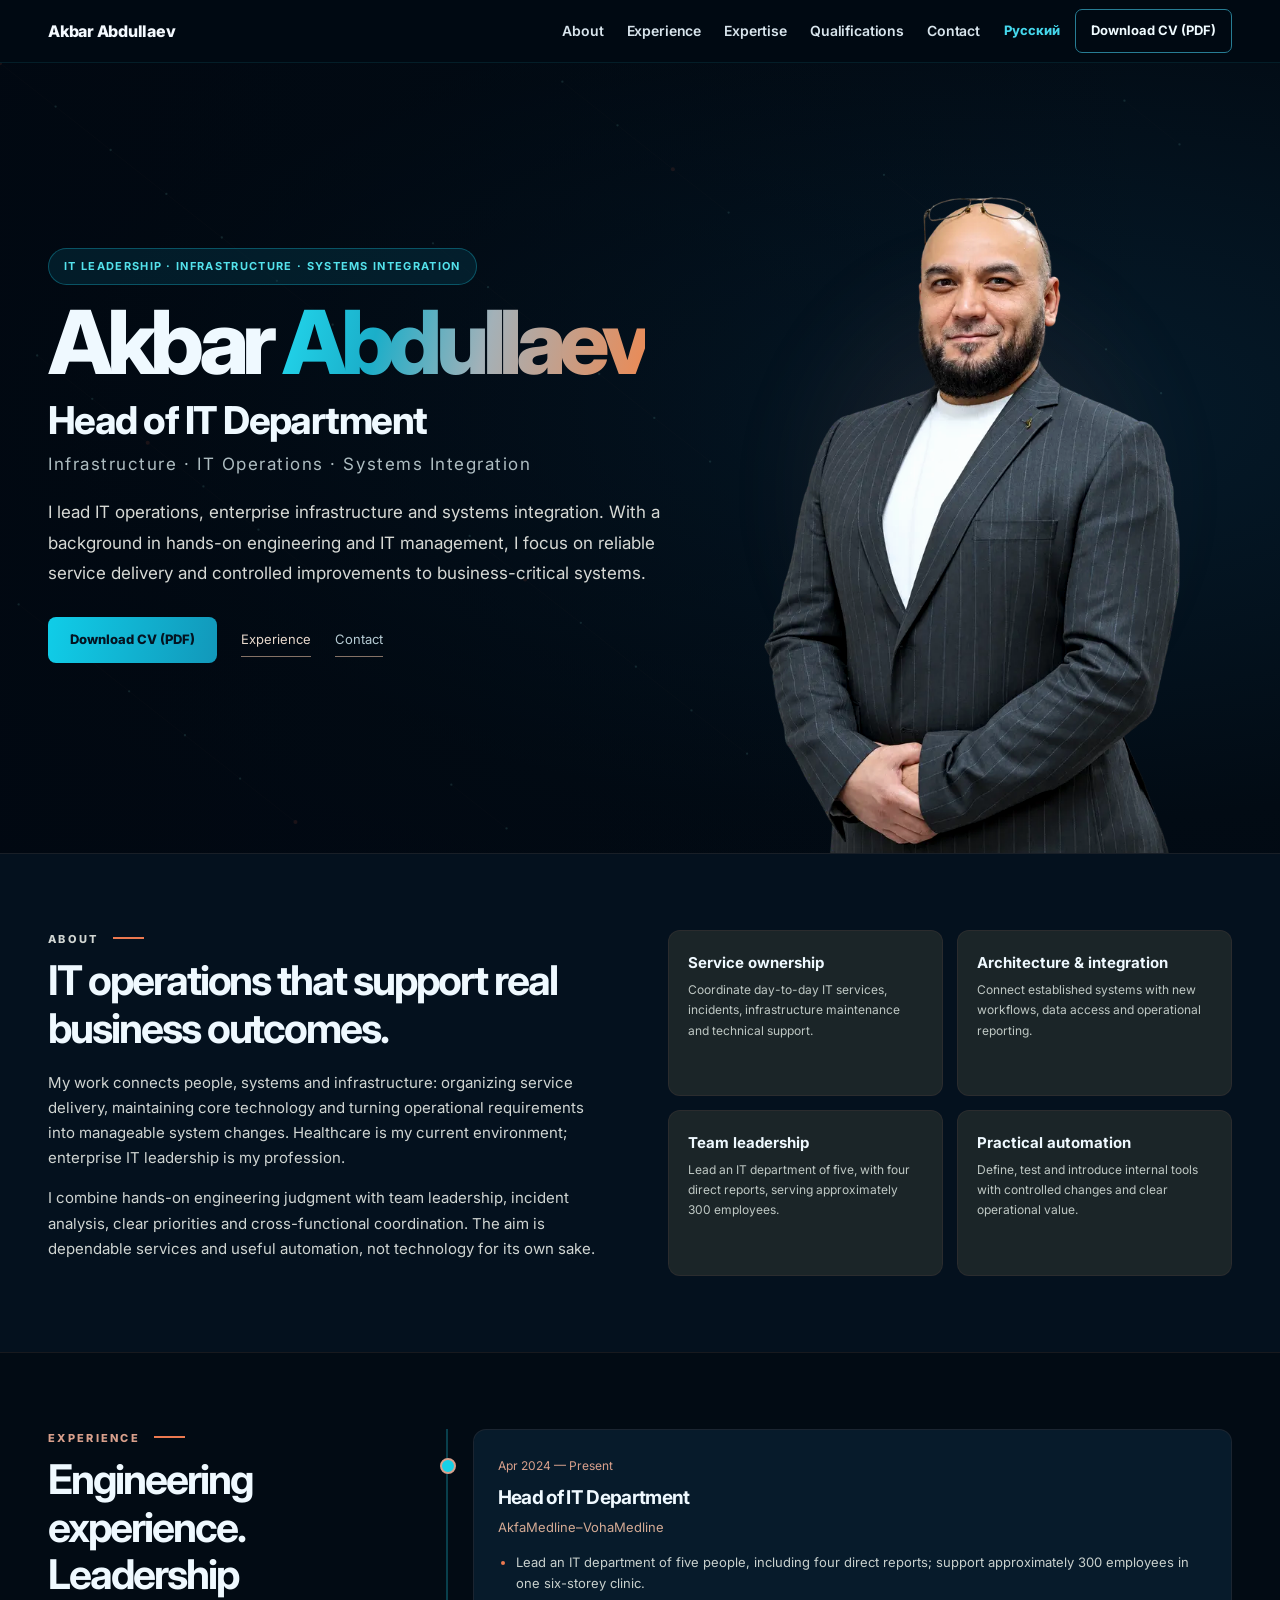
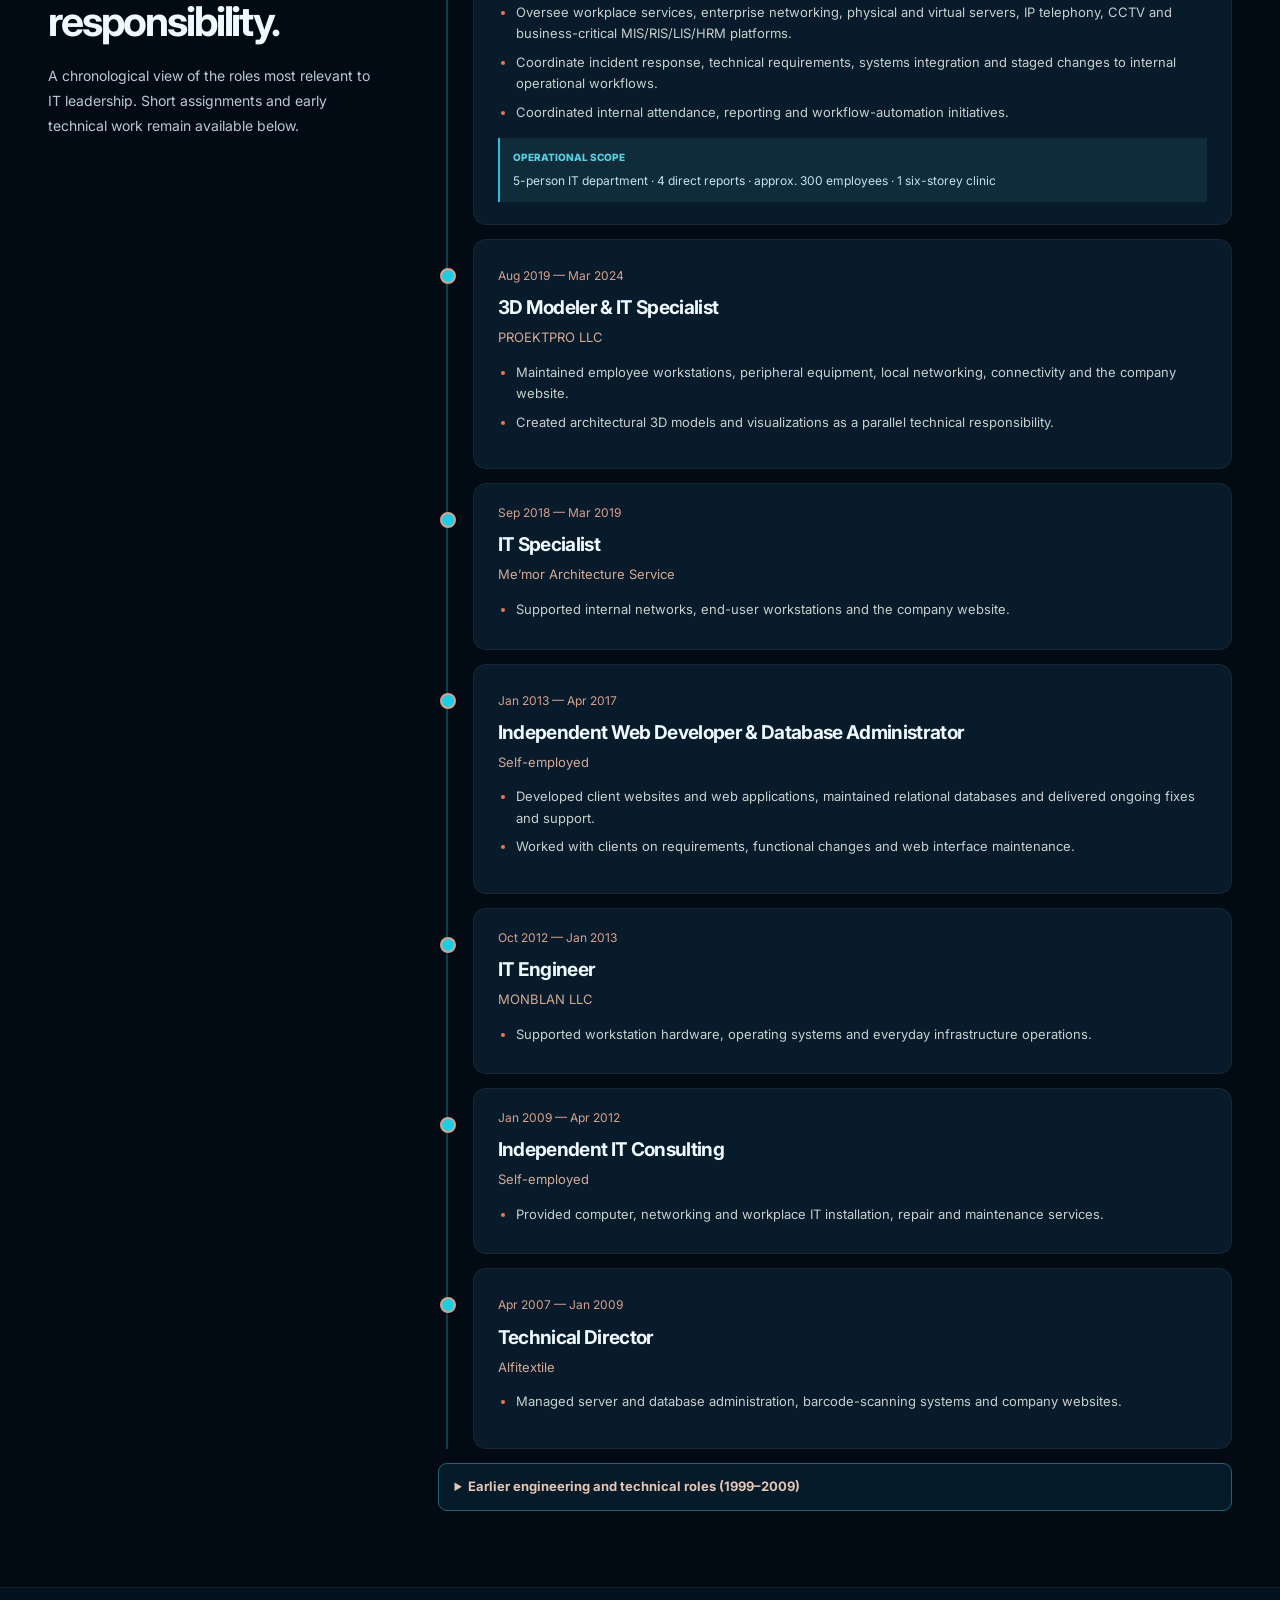
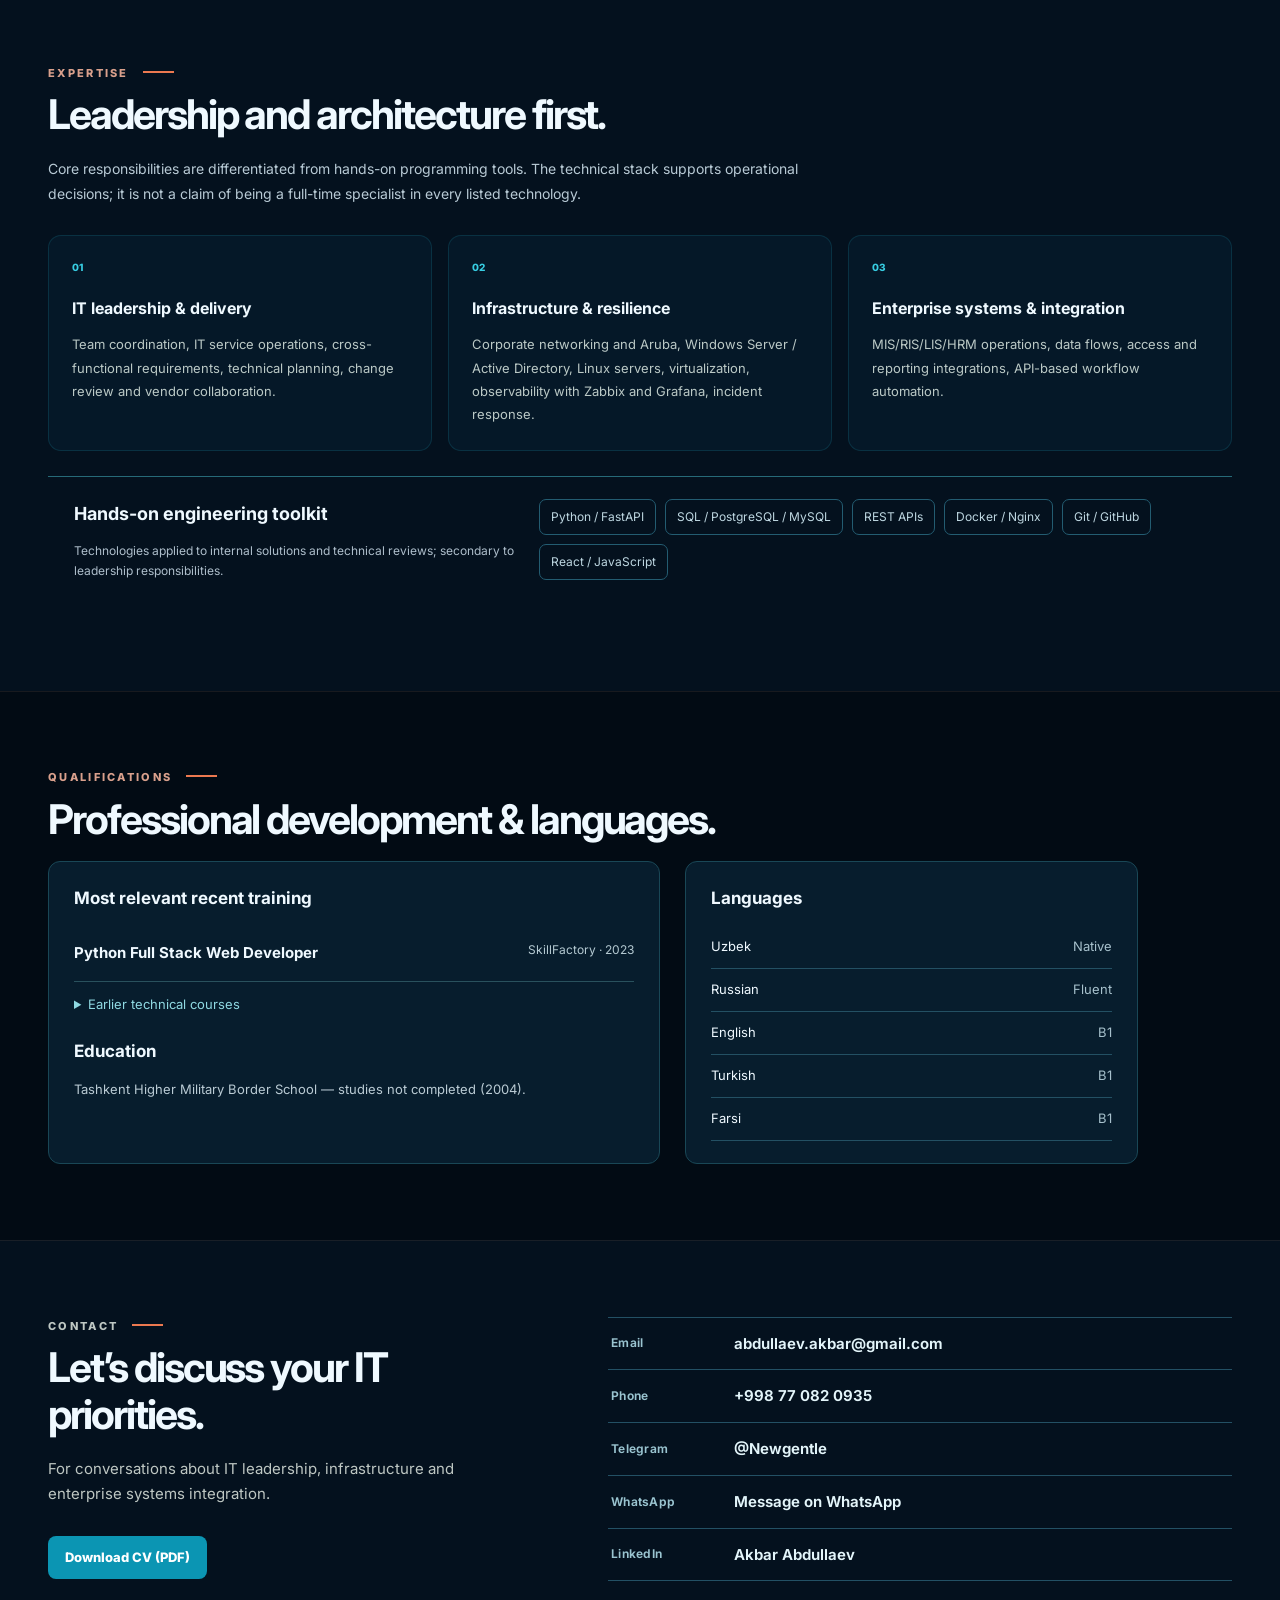
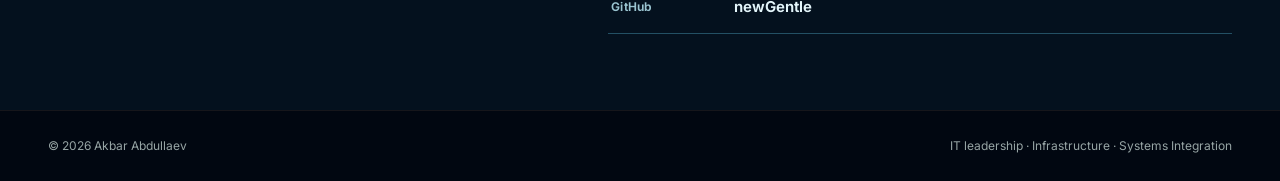
==== index.html @ f059927c "cv-polish-navigation-and-contacts" ====
<!doctype html><html lang="en"><head><meta charset="utf-8"><meta name="viewport" content="width=device-width, initial-scale=1"><meta name="theme-color" content="#0b1215"><title>Akbar Abdullaev — Head of IT Department</title><meta name="description" content="Over 20 years in IT infrastructure, systems operations and integration. Currently leading the IT department at AkfaMedline–VohaMedline, supporting approximately 300 employees in one six-storey clinic."><link rel="stylesheet" href="assets/style.css"><link rel="stylesheet" href="assets/executive-design.css"><link rel="stylesheet" href="assets/editorial-upgrade.css"><script defer src="assets/app.js"></script><script src="assets/executive-globe.js" defer></script><link rel="canonical" href="https://newgentle.github.io/"><link rel="alternate" hreflang="en" href="https://newgentle.github.io/"><link rel="alternate" hreflang="ru" href="https://newgentle.github.io/ru/"><meta property="og:type" content="profile"><meta property="og:title" content="Akbar Abdullaev — Head of IT Department"><meta property="og:description" content="Head of IT: 20+ years in technology, leading a five-person team supporting ~300 employees. IT operations, infrastructure and systems integration."><meta property="og:url" content="https://newgentle.github.io/"><meta property="og:image" content="https://newgentle.github.io/assets/og-en.png"><meta property="og:image:width" content="1200"><meta property="og:image:height" content="630"><meta property="og:image:alt" content="Akbar Abdullaev — Head of IT"><meta name="twitter:card" content="summary_large_image"><meta name="twitter:image" content="https://newgentle.github.io/assets/og-en.png"></head><body><a class="skip" href="#main">Skip to content</a><header class="nav"><div class="wrap navin"><a class="name" href="#top">Akbar Abdullaev</a><nav id="navlinks" class="navlinks" aria-label="Navigation"><a href="#about">About</a><a href="#experience">Experience</a><a href="#expertise">Expertise</a><a href="#qualifications">Qualifications</a><a href="#contact">Contact</a><a class="menu-download" href="assets/Akbar_Abdullaev_CV_EN.pdf" download>Download CV (PDF) </a></nav><div class="navact"><a class="lang" href="ru/" hreflang="ru">Русский</a><a class="navcv" href="assets/Akbar_Abdullaev_CV_EN.pdf" download>Download CV (PDF) </a></div><button type="button" class="menubtn" aria-label="Menu" aria-expanded="false" aria-controls="navlinks">☰</button></div><div class="progress" aria-hidden="true"></div></header>
<main id="main"><section id="top" class="hero"><canvas id="executive-globe" aria-hidden="true"></canvas><canvas id="ambient" aria-hidden="true"></canvas><div class="wrap hero-layout"><div class="hero-copy"><div class="eyebrow">IT LEADERSHIP · INFRASTRUCTURE · SYSTEMS INTEGRATION</div><h1>Akbar <em>Abdullaev</em></h1><div class="role">Head of IT Department</div><p class="specialty">Infrastructure · IT Operations · Systems Integration</p><p class="intro">I lead IT operations, enterprise infrastructure and systems integration. With a background in hands-on engineering and IT management, I focus on reliable service delivery and controlled improvements to business-critical systems.</p><div class="actions"><a class="btn" href="assets/Akbar_Abdullaev_CV_EN.pdf" download>Download CV (PDF) </a><a href="#experience" class="textlink">Experience </a><a href="#contact" class="textlink textlink--quiet">Contact </a></div></div><div class="portrait"><img src="assets/portrait.webp" width="600" height="900" fetchpriority="high" alt="Portrait of Akbar Abdullaev"></div></div></section>
<section class="section" id="about"><div class="wrap summary-grid"><div><p class="micro">ABOUT</p><h2>IT operations that support real business outcomes.</h2><p>My work connects people, systems and infrastructure: organizing service delivery, maintaining core technology and turning operational requirements into manageable system changes. Healthcare is my current environment; enterprise IT leadership is my profession.</p><p>I combine hands-on engineering judgment with team leadership, incident analysis, clear priorities and cross-functional coordination. The aim is dependable services and useful automation, not technology for its own sake.</p></div><div class="featurelist"><article class="feature appear"><b>Service ownership</b><p>Coordinate day-to-day IT services, incidents, infrastructure maintenance and technical support.</p></article><article class="feature appear"><b>Architecture &amp; integration</b><p>Connect established systems with new workflows, data access and operational reporting.</p></article><article class="feature appear"><b>Team leadership</b><p>Lead an IT department of five, with four direct reports, serving approximately 300 employees.</p></article><article class="feature appear"><b>Practical automation</b><p>Define, test and introduce internal tools with controlled changes and clear operational value.</p></article></div></div></section>
<section class="section" id="experience"><div class="wrap experience-layout"><div><p class="micro">EXPERIENCE</p><h2>Engineering experience. Leadership responsibility.</h2><p class="section-subtext">A chronological view of the roles most relevant to IT leadership. Short assignments and early technical work remain available below.</p></div><div><div class="timeline"><article class="job appear"><time>Apr 2024 — Present</time><h3>Head of IT Department</h3><div class="org">AkfaMedline–VohaMedline</div><ul><li>Lead an IT department of five people, including four direct reports; support approximately 300 employees in one six-storey clinic.</li><li>Oversee workplace services, enterprise networking, physical and virtual servers, IP telephony, CCTV and business-critical MIS/RIS/LIS/HRM platforms.</li><li>Coordinate incident response, technical requirements, systems integration and staged changes to internal operational workflows.</li><li>Coordinated internal attendance, reporting and workflow-automation initiatives.</li></ul><p class="job-impact"><span>OPERATIONAL SCOPE</span>5-person IT department · 4 direct reports · approx. 300 employees · 1 six-storey clinic</p></article><article class="job appear"><time>Aug 2019 — Mar 2024</time><h3>3D Modeler &amp; IT Specialist</h3><div class="org">PROEKTPRO LLC</div><ul><li>Maintained employee workstations, peripheral equipment, local networking, connectivity and the company website.</li><li>Created architectural 3D models and visualizations as a parallel technical responsibility.</li></ul></article><article class="job appear job--brief"><time>Sep 2018 — Mar 2019</time><h3>IT Specialist</h3><div class="org">Me’mor Architecture Service</div><ul><li>Supported internal networks, end-user workstations and the company website.</li></ul></article><article class="job appear"><time>Jan 2013 — Apr 2017</time><h3>Independent Web Developer &amp; Database Administrator</h3><div class="org">Self-employed</div><ul><li>Developed client websites and web applications, maintained relational databases and delivered ongoing fixes and support.</li><li>Worked with clients on requirements, functional changes and web interface maintenance.</li></ul></article><article class="job appear job--brief"><time>Oct 2012 — Jan 2013</time><h3>IT Engineer</h3><div class="org">MONBLAN LLC</div><ul><li>Supported workstation hardware, operating systems and everyday infrastructure operations.</li></ul></article><article class="job appear job--brief"><time>Jan 2009 — Apr 2012</time><h3>Independent IT Consulting</h3><div class="org">Self-employed</div><ul><li>Provided computer, networking and workplace IT installation, repair and maintenance services.</li></ul></article><article class="job appear"><time>Apr 2007 — Jan 2009</time><h3>Technical Director</h3><div class="org">Alfitextile</div><ul><li>Managed server and database administration, barcode-scanning systems and company websites.</li></ul></article></div><details class="earlier"><summary>Earlier engineering and technical roles (1999–2009)</summary><ul><li>2009 — Technical Director, VIA Karavan Studio (overlapping independent work)</li><li>2007 — Technical Operator, Zarafshan Trans</li><li>2005–2006 — IT Specialist, Socio-Economic College</li><li>2005 — Technical Operator, Yuldosh Co. / Uzbekistan Railways</li><li>2004–2005 — IT Training Volunteer, IATP / IREX</li><li>2000 — Senior IT Support Specialist, OAZIS</li><li>1999–2000 — Engineer, Automatic Systems, Surkhandarya Railway Directorate</li></ul></details></div></div></section>
<section class="section" id="expertise"><div class="wrap"><p class="micro">EXPERTISE</p><h2>Leadership and architecture first.</h2><p class="section-subtext skills-subtext">Core responsibilities are differentiated from hands-on programming tools. The technical stack supports operational decisions; it is not a claim of being a full-time specialist in every listed technology.</p><div class="skills-grid primary-skills"><article class="skill appear skill--primary"><span class="skill-number">01</span><h3>IT leadership &amp; delivery</h3><p>Team coordination, IT service operations, cross-functional requirements, technical planning, change review and vendor collaboration.</p></article><article class="skill appear skill--primary"><span class="skill-number">02</span><h3>Infrastructure &amp; resilience</h3><p>Corporate networking and Aruba, Windows Server / Active Directory, Linux servers, virtualization, observability with Zabbix and Grafana, incident response.</p></article><article class="skill appear skill--primary"><span class="skill-number">03</span><h3>Enterprise systems &amp; integration</h3><p>MIS/RIS/LIS/HRM operations, data flows, access and reporting integrations, API-based workflow automation.</p></article></div><div class="hands-on appear"><div><h3>Hands-on engineering toolkit</h3><p>Technologies applied to internal solutions and technical reviews; secondary to leadership responsibilities.</p></div><div class="tools"><span class="tool-chip">Python / FastAPI</span><span class="tool-chip">SQL / PostgreSQL / MySQL</span><span class="tool-chip">REST APIs</span><span class="tool-chip">Docker / Nginx</span><span class="tool-chip">Git / GitHub</span><span class="tool-chip">React / JavaScript</span></div></div></div></section>
<section class="section" id="qualifications"><div class="wrap"><p class="micro">QUALIFICATIONS</p><h2>Professional development &amp; languages.</h2><div class="qual-grid qual-grid--compact"><div class="appear"><h3>Most relevant recent training</h3><div class="qual-recent"><strong>Python Full Stack Web Developer</strong><small>SkillFactory · 2023</small></div><details class="older-training"><summary>Earlier technical courses</summary><div class="qual-item">Website Administration — LAUR Training Center, 2005</div><div class="qual-item">IBM PC Maintenance — LAUR Training Center, 2004</div><div class="qual-item">3Ds Max Graphic Design — LAUR Training Center, 2004</div><div class="qual-item">PC Operator — Istiqlol Business School, 1999</div></details><h3 class="education-label">Education</h3><p class="education-note">Tashkent Higher Military Border School — studies not completed (2004).</p></div><div class="appear"><h3>Languages</h3><div class="language-item"><span>Uzbek</span><span class="language-level">Native</span></div><div class="language-item"><span>Russian</span><span class="language-level">Fluent</span></div><div class="language-item"><span>English</span><span class="language-level">B1</span></div><div class="language-item"><span>Turkish</span><span class="language-level">B1</span></div><div class="language-item"><span>Farsi</span><span class="language-level">B1</span></div></div></div></div></section>
<section class="section" id="contact" aria-labelledby="contact-title"><div class="wrap contact-grid"><div class="contact-intro"><p class="micro">CONTACT</p><h2 id="contact-title">Let’s discuss your IT priorities.</h2><p>For conversations about IT leadership, infrastructure and enterprise systems integration.</p><a class="contact-pdf" href="assets/Akbar_Abdullaev_CV_EN.pdf" download>Download CV (PDF)</a></div><div class="contact-list"><a class="contact-method" href="mailto:abdullaev.akbar@gmail.com"><span class="contact-method-label">Email</span><span class="contact-method-value">abdullaev.akbar@gmail.com</span></a><a class="contact-method" href="tel:+998770820935"><span class="contact-method-label">Phone</span><span class="contact-method-value">+998 77 082 0935</span></a><a class="contact-method" href="https://t.me/Newgentle" target="_blank" rel="noopener noreferrer"><span class="contact-method-label">Telegram</span><span class="contact-method-value">@Newgentle</span></a><a class="contact-method" href="https://wa.me/998770820935" target="_blank" rel="noopener noreferrer"><span class="contact-method-label">WhatsApp</span><span class="contact-method-value">Message on WhatsApp</span></a><a class="contact-method" href="https://www.linkedin.com/in/akbar-abdullaev-b7697072/" target="_blank" rel="noopener noreferrer"><span class="contact-method-label">LinkedIn</span><span class="contact-method-value">Akbar Abdullaev</span></a><a class="contact-method" href="https://github.com/newGentle" target="_blank" rel="noopener noreferrer"><span class="contact-method-label">GitHub</span><span class="contact-method-value">newGentle</span></a></div></div></section></main><footer class="footer"><div class="wrap footinner"><span>© 2026 Akbar Abdullaev</span><span>IT leadership · Infrastructure · Systems Integration</span></div></footer></body></html>
---- assets/style.css ----
@import url('https://fonts.googleapis.com/css2?family=Inter:wght@400;500;600;700;800&display=swap');
:root{--bg:#0b1215;--bg2:#101a1d;--surface:#172125;--line:#3d3535;--text:#f8efe6;--muted:#bcc7c8;--accent:#b5523a;--rose:#d9a08c;--teal:#79d2c8;--width:1420px}*{box-sizing:border-box}html{scroll-behavior:smooth;scroll-padding-top:80px}body{margin:0;background:var(--bg);color:var(--text);font:15px/1.68 Inter,Arial,sans-serif;overflow-x:hidden}a{color:inherit}a:hover{color:var(--rose)}a:focus-visible,button:focus-visible,summary:focus-visible{outline:2px solid var(--teal);outline-offset:5px}button{font:inherit}.wrap{width:min(var(--width),calc(100% - 96px));margin:auto}.skip{position:absolute;left:12px;top:-60px;background:white;color:black;padding:9px;z-index:50}.skip:focus{top:12px}.nav{z-index:20;position:sticky;top:0;background:rgba(10,16,19,.94);backdrop-filter:blur(15px);border-bottom:1px solid #5b444030}.navin{height:62px;display:flex;align-items:center;gap:36px}.name{font-weight:800;text-decoration:none;white-space:nowrap;font-size:15px}.navlinks{display:flex;gap:29px;margin-left:auto}.navlinks a{text-decoration:none;color:#c9cbca;font-size:12px}.navlinks a:hover{color:var(--rose)}.navact{display:flex;align-items:center;gap:18px;font-size:12px}.lang{color:var(--rose);font-weight:800;text-decoration:none}.navcv{padding:8px 13px;border:1px solid #825349;border-radius:7px;text-decoration:none}.menubtn{display:none;cursor:pointer;border:1px solid #77584d;border-radius:7px;background:#172125;color:white;padding:7px 11px}.progress{height:2px;background:linear-gradient(90deg,var(--accent),var(--rose));width:0;position:absolute;bottom:0;left:0}
.hero{min-height:620px;position:relative;isolation:isolate;overflow:hidden;background:radial-gradient(ellipse at 75% 29%,#292b2a 0%,#0c1418 54%,#0b1215 90%)}.hero:before{content:'';position:absolute;inset:0;z-index:-1;background:radial-gradient(circle at 77% 25%,#b5523a14,transparent 33%),linear-gradient(120deg,transparent 62%,#b5523a12 83%,transparent)}canvas#ambient{position:absolute;inset:0;pointer-events:none;opacity:.5;z-index:-1}.hero-layout{min-height:620px;position:relative;display:grid;grid-template-columns:1fr 0.79fr;align-items:center;gap:20px}.hero-copy{z-index:1;padding:52px 0 68px;max-width:730px}.eyebrow{font-size:11px;letter-spacing:.25em;font-weight:700;color:#c9afa0;text-transform:uppercase}.hero h1{font-size:clamp(54px,6.1vw,93px);letter-spacing:-.065em;line-height:1.035;margin:12px 0 9px;max-width:790px;font-weight:800}.hero h1 em{font-style:normal;background:linear-gradient(95deg,#e9ae95,#b5523a);background-clip:text;color:transparent}.role{font-size:clamp(21px,2.6vw,36px);font-weight:700;letter-spacing:-.04em;line-height:1.25;margin:0 0 6px}.specialty{font-size:17px;letter-spacing:.09em;color:#aebdc1;margin:0 0 19px}.intro{font-size:15px;color:#d7d9d5;max-width:640px;line-height:1.6;margin:0 0 25px}.metrics{display:flex;gap:24px;flex-wrap:wrap;margin:20px 0 25px}.metric{padding-right:23px;border-right:1px solid #5c5551;min-width:142px}.metric:last-child{border:0}.metric strong{font-size:29px;line-height:1.05;color:#f8efe6;font-weight:800;display:block}.metric small{font-size:11px;color:#bfc4c1;display:block;line-height:1.55;margin-top:6px}.actions{display:flex;align-items:center;gap:24px;flex-wrap:wrap}.btn{padding:12px 22px;background:var(--accent);color:white;text-decoration:none;border-radius:8px;font-weight:700;font-size:13px;display:inline-block}.btn:hover{background:#cc6a52;color:white}.textlink{font-size:13px;color:#e7d8cc;text-decoration:none;border-bottom:1px solid #857266;padding:6px 0}.portrait{position:relative;align-self:end;width:min(100%,540px);height:100%;display:flex;align-items:end;justify-content:center}.portrait:before{content:'';position:absolute;bottom:8%;left:0;width:100%;height:75%;background:radial-gradient(ellipse,#a55f4b2c,transparent 61%);filter:blur(25px)}.portrait img{display:block;position:relative;width:min(100%,530px);max-height:665px;height:auto;object-fit:contain;object-position:bottom;filter:drop-shadow(0 12px 33px #0005);margin-bottom:-1px}
.section{padding:76px 0;border-top:1px solid #5f4e463b;position:relative}.section:nth-of-type(even){background:#101a1d}.micro{color:var(--rose);font-size:11px;font-weight:800;letter-spacing:.21em;text-transform:uppercase;margin:0 0 9px}.micro:after{content:'';display:inline-block;width:31px;height:2px;background:var(--accent);margin:0 0 4px 14px}.section h2{font-size:clamp(29px,3.2vw,44px);letter-spacing:-.05em;line-height:1.15;margin:0 0 18px}.summary-grid{display:grid;grid-template-columns:1fr 1fr;gap:55px}.summary-grid p{color:#d0d5d2;max-width:610px}.featurelist{display:grid;grid-template-columns:1fr 1fr;gap:14px}.feature{border:1px solid #5f48443b;border-radius:12px;background:#1b2528;padding:19px}.feature b{font-size:15px}.feature p{font-size:12px;margin:5px 0 0;color:#bfc8c4}.experience-layout{display:grid;grid-template-columns:.65fr 1.35fr;gap:70px}.timeline{border-left:2px solid #b5523a60;margin-left:8px;padding-left:25px}.job{position:relative;margin-bottom:19px;padding:24px;border:1px solid #624b4936;border-radius:13px;background:#182328}.job:before{content:'';position:absolute;left:-34px;top:28px;border:2px solid var(--rose);background:#111719;width:12px;height:12px;border-radius:50%}.job time{font-size:12px;color:var(--rose)}.job h3{font-size:19px;letter-spacing:-.035em;margin:5px 0 3px}.org{color:#d4aa94;font-size:13px}.job ul{padding-left:18px;color:#c8d0cd;font-size:13px}.job li{margin:7px 0}.job li::marker{color:var(--accent)}.earlier{border:1px solid #73574c5c;border-radius:9px;background:#1b2528;padding:12px 16px;font-size:13px}.earlier summary{cursor:pointer;font-weight:700;color:#e5c5b4}.earlier li{margin:8px 0;color:#c8d0cd}.skills-grid{display:grid;grid-template-columns:repeat(3,1fr);gap:16px}.skill{border:1px solid #70534d50;border-radius:13px;background:#192529;padding:24px;transition:transform .25s,border-color .25s,background .25s}.skill:hover{transform:translateY(-4px);border-color:#d9a08c8f;background:#233035}.skill h3{margin:0 0 11px;font-size:16px}.skill p{font-size:12px;color:#bbc9c6;margin:0}.qual-grid{display:grid;grid-template-columns:1fr 1fr;gap:30px}.qual-grid>div{padding:20px 25px;background:#192428;border:1px solid #76544837;border-radius:12px}.qual-grid h3{font-size:17px;margin:0 0 14px}.qual-item{font-size:13px;color:#cdd1ce;padding:9px 0;border-bottom:1px solid #70534d35}.qual-item:last-child{border:0}.contact-grid{display:grid;grid-template-columns:1fr 1fr;gap:60px}.contact-grid p{color:#bec7c3}.email{font-size:clamp(18px,2.5vw,30px);font-weight:800;color:#f1dfd1;overflow-wrap:anywhere}.social{display:flex;gap:22px;flex-wrap:wrap;margin-top:18px}.social a{text-decoration:none;color:#c9d0cb;font-weight:600}.footer{border-top:1px solid #604d4238;padding:25px 0;color:#97a5a5;font-size:12px}.footinner{display:flex;justify-content:space-between}.appear{opacity:1;transform:none;transition:opacity .65s,transform .65s}.motion-ready .appear{opacity:0;transform:translateY(13px)}.motion-ready .appear.visible{opacity:1;transform:none}@media(max-width:960px){.wrap{width:calc(100% - 40px)}.navlinks{gap:15px}.hero-layout{min-height:560px}.hero h1{font-size:clamp(48px,6vw,68px)}.portrait img{max-height:540px}.metrics{gap:11px}.metric{padding-right:12px;min-width:110px}.summary-grid,.experience-layout{gap:30px}}
@media(max-width:720px){.navin{height:62px;gap:14px}.navlinks{display:none;position:absolute;top:64px;left:0;right:0;z-index:30;flex-direction:column;background:#152025;padding:16px 25px;border-bottom:1px solid #a46e5e}.navlinks.open{display:flex}.navact{margin-left:auto}.navcv{display:none}.menubtn{display:block}.hero-layout{grid-template-columns:1fr;gap:0}.hero-copy{padding:54px 0 0}.hero h1{font-size:clamp(47px,11vw,75px)}.intro{font-size:14px}.metrics{gap:15px}.portrait{margin:auto;height:auto;width:min(400px,85%)}.portrait img{max-height:560px}.section{padding:56px 0}.summary-grid,.experience-layout,.contact-grid{grid-template-columns:1fr}.featurelist,.qual-grid{grid-template-columns:1fr}.skills-grid{grid-template-columns:repeat(2,1fr)}.footinner{display:block}}
@media(max-width:430px){.wrap{width:calc(100% - 30px)}.hero h1{font-size:44px}.specialty{font-size:13px}.metric strong{font-size:24px}.metric small{font-size:10px}.metric{min-width:90px;padding-right:10px}.skills-grid{grid-template-columns:1fr}.actions{gap:17px}.name{font-size:12px}.hero-copy{padding-top:42px}}
@media(prefers-reduced-motion:reduce){html{scroll-behavior:auto}canvas#ambient{display:none}.appear,.motion-ready .appear{opacity:1;transform:none}.skill{transition:none}.skill:hover{transform:none}}
@media print{body{background:white;color:black}canvas,.nav,.portrait,.footer,.actions{display:none!important}.hero{min-height:auto;background:white!important}.hero-layout{display:block;min-height:auto}.hero-copy{padding:0}.hero h1 em{color:black!important;background:none!important}.hero h1{font-size:36pt}.section{padding:20px 0}.job,.skill,.feature,.qual-grid>div{background:white;color:black;break-inside:avoid}.job li,.feature p,.skill p,.qual-item,.summary-grid p{color:#333}.appear{opacity:1;transform:none}}
---- assets/executive-design.css ----
/* Global editorial engineering aesthetic inspired by the user's selected reference.
   Deliberately independently implemented; no external design assets copied. */
:root{--bg:#020b14;--bg2:#06111d;--surface:#081a28;--line:rgba(27,172,205,.18);--text:#eff9ff;--muted:#a6bac7;--accent:#ec7950;--rose:#d9a08c;--teal:#24c8dc;--width:1330px}
html,body{background:#020b14!important}
body{color:var(--text);font-family:Inter,"Segoe UI",Arial,sans-serif}
.nav{background:rgba(1,10,19,.93);border-bottom-color:rgba(36,200,220,.11)}
.navlinks a,.navact a{transition:color .2s ease,border-color .2s ease}
.navlinks a:hover{color:#36dbf0}
.name{color:#f4faff}
.lang{color:#45d8ed}
.hero{min-height:790px;background:radial-gradient(ellipse at 78% 44%,#051b2b 0%,#020b14 66%,#010813 100%);isolation:isolate}
.hero:before{background:linear-gradient(90deg,rgba(1,8,17,.78) 0%,rgba(1,9,18,.43) 48%,transparent 90%);z-index:-1}
#executive-globe{position:absolute;inset:0;display:block;width:100%;height:100%;pointer-events:none;z-index:-2;opacity:.91}
canvas#ambient{opacity:.14}
.hero-layout{min-height:790px;gap:34px}
.hero-copy{padding:75px 0 80px;max-width:740px}
.hero h1{font-size:clamp(58px,6.9vw,100px);letter-spacing:-.073em;line-height:1.02}
.hero h1 em{background:linear-gradient(104deg,#22d8ee 0%,#1baec9 27%,#a3b1b8 56%,#ed8952 100%);background-clip:text;color:transparent}
.hero .eyebrow{color:#54e2ec;letter-spacing:.12em;font-size:11px;font-weight:700;background:rgba(6,66,85,.36);border:1px solid rgba(25,198,220,.33);border-radius:999px;display:inline-block;padding:8px 15px;max-width:100%}
.hero .role{font-weight:750;color:#eff9ff;font-size:clamp(27px,3vw,39px)}
.hero .subrole{color:#9ab8c6;font-family:ui-monospace,"Cascadia Code",Consolas,monospace;letter-spacing:0;font-size:clamp(13px,1.3vw,18px)}
.hero .subrole:before{content:"> ";color:#21d0e8}
.hero .lead{color:#d2e1e9;line-height:1.78;max-width:630px;font-weight:500;font-size:17px}
.hero .primary{background:linear-gradient(100deg,#11cbe7,#079bbd)!important;border-color:transparent!important;color:#001421!important;font-weight:800!important}
.hero .primary:hover{filter:brightness(1.12)}
.hero .secondary{color:#e8f7fa;border-color:rgba(35,197,227,.38)}
.hero .stat strong,.metric strong{color:#2bd0e6}
.hero .stat,.hero .metrics{border-color:rgba(44,175,203,.2)}
.hero-portrait img,.portrait img{filter:contrast(1.04) saturate(.98)}
.hero .photo-wrap:before,.hero .portrait:before{border-color:#25bdd8}
.hero .photo-wrap:after,.hero .portrait:after{border-color:#cf6d3c}
.hero .photo-wrap{filter:drop-shadow(0 12px 46px rgba(9,194,228,.08))}
section:not(.hero){background:#020b14}
section:not(.hero):nth-of-type(2n){background:#04111e}
.section-kicker{color:#30c7e0}
.section-title,h2{letter-spacing:-.038em}
.cards>*,.skills-grid>*,.skill-card,.info-card,.value-card{background:rgba(7,28,44,.77);border-color:rgba(30,152,182,.19);transition:transform .25s ease,border-color .25s ease,background-color .25s}
.cards>*:hover,.skills-grid>*:hover,.skill-card:hover,.info-card:hover,.value-card:hover{transform:translateY(-4px);background:rgba(9,39,58,.9);border-color:rgba(38,202,224,.38)}
.timeline,.history{border-color:rgba(30,203,224,.27)}
.timeline .job:before,.experience .job:before{background:#17d0e7}
.skill-pill,.pill,.chip{border-color:rgba(33,184,218,.24)}
footer{background:#010711}
@media(max-width:800px){.hero,.hero-layout{min-height:0}.hero-layout{padding-top:56px;gap:8px}.hero-copy{padding:35px 0 12px}.hero h1{font-size:clamp(46px,9.3vw,72px)}#executive-globe{opacity:.44}.hero:before{background:linear-gradient(180deg,rgba(1,9,17,.45),rgba(1,9,17,.73) 45%,rgba(1,9,17,.32))}}
@media(max-width:480px){.hero h1{font-size:clamp(43px,11.1vw,57px)}.hero .lead{font-size:15px}.hero .eyebrow{font-size:9px;letter-spacing:.055em}.hero .role{font-size:25px}}
@media(prefers-reduced-motion:reduce){.cards>*:hover,.skills-grid>*:hover,.skill-card:hover,.info-card:hover,.value-card:hover{transform:none;transition:none}}
---- assets/editorial-upgrade.css ----
.navact .lang{white-space:nowrap}.navcv{white-space:nowrap;border-color:#277d94;color:#effbff;font-weight:700}.menu-download{display:none}.actions .btn{background:linear-gradient(100deg,#10cde8,#1298ba);color:#041321;font-weight:800}.actions .textlink--quiet{color:#b6cbd3}.section-subtext{color:#b8cad5;font-size:14px;line-height:1.8}.experience-layout{grid-template-columns:.58fr 1.42fr;gap:65px}.timeline .job{padding:22px 24px;margin-bottom:14px;background:#071b2b}.timeline .job ul{font-size:13px;line-height:1.65}.timeline .job--brief{padding-top:15px;padding-bottom:15px}.job-impact{margin:15px 0 0;padding:11px 13px;color:#c3e2ed;font-size:12px;background:#102c3a;border-left:2px solid #21c4dc}.job-impact span{display:block;font-size:10px;font-weight:800;color:#52d4e5;margin-bottom:5px}.earlier{background:#061b2a;border-color:#22637a}.earlier li{line-height:1.65}.primary-skills{grid-template-columns:repeat(3,minmax(0,1fr))}.skill--primary{padding:23px;min-height:200px}.skill-number{font-size:10px;font-weight:800;color:#37cde2;display:block;margin-bottom:20px}.skill--primary p{font-size:13px;line-height:1.8}.skills-subtext{max-width:780px;margin-bottom:28px}.hands-on{display:grid;grid-template-columns:.8fr 1.2fr;gap:20px;padding:22px 26px;border-top:1px solid #266a78;margin-top:25px}.hands-on h3{font-size:18px;margin:0}.hands-on p{font-size:12px;color:#aebecb}.tools{display:flex;gap:9px;flex-wrap:wrap;align-content:start}.tool-chip{font-size:12px;color:#bed7e1;border:1px solid #235c71;padding:7px 11px;border-radius:7px}.qual-grid--compact{grid-template-columns:1.15fr .85fr;max-width:1090px;gap:25px}.qual-grid--compact>div{padding:22px 25px;background:#071d2d;border-color:#194756}.qual-recent{padding:14px 0 15px;border-bottom:1px solid #29515d;display:flex;justify-content:space-between;gap:12px}.qual-recent small{font-size:12px;color:#b5cad2}.older-training{padding-top:12px}.older-training summary{font-size:13px;color:#8fd9e2;cursor:pointer}.education-label{margin:22px 0 5px!important}.education-note{font-size:13px;color:#bacbd4}.language-item{display:flex;justify-content:space-between;gap:16px;padding:10px 0;border-bottom:1px solid #235063;font-size:13px}.language-level{color:#a7c1cc}.contact-pdf{display:inline-flex;gap:20px;align-items:center;background:#0b95b3;color:#fff;border-radius:8px;text-decoration:none;padding:11px 17px;font-size:13px;font-weight:800;margin-top:14px}.contact-links{display:flex;flex-direction:column;align-items:flex-start;gap:12px}.contact-links .email{font-size:clamp(17px,2.1vw,27px);text-decoration:none}.contact-phone{color:#b7d1dd;text-decoration:none}.contact-links .social{margin-top:14px}@media(max-width:980px){.experience-layout{gap:35px}.primary-skills{grid-template-columns:repeat(2,1fr)}}@media(max-width:720px){.navact{gap:8px}.menu-download{display:block!important;color:#4bd3e2!important}.primary-skills{grid-template-columns:1fr}.hands-on{grid-template-columns:1fr;padding:22px 0}.qual-grid--compact{grid-template-columns:1fr}.timeline .job{padding:18px 17px}}@media(max-width:420px){.actions{gap:12px}.qual-recent{flex-direction:column}.skills-subtext{font-size:13px}}html{overflow-x:clip}body{max-width:100%;overflow-x:clip}.summary-grid>*,.experience-layout>*,.skills-grid>*,.contact-grid>*,.qual-grid>*,.job,.qual-grid--compact>div,.featurelist>*{min-width:0}.timeline{min-width:0}.job h3,.job .org,.qual-item,.education-note,.section-subtext,.contact-links,.contact-links a,.skill h3{overflow-wrap:anywhere;word-break:normal}@media(max-width:960px){.experience-layout{grid-template-columns:1fr;gap:20px}.experience-layout>div{min-width:0}}@media(max-width:720px){.skills-grid{grid-template-columns:1fr}.summary-grid,.contact-grid,.experience-layout,.qual-grid--compact{grid-template-columns:minmax(0,1fr)}.contact-links .email{font-size:clamp(16px,5vw,26px)}}.contact-messengers{display:flex;gap:10px;flex-wrap:wrap;margin:4px 0 0}.contact-messengers a{display:inline-flex;align-items:center;padding:8px 13px;border:1px solid #245c70;border-radius:8px;text-decoration:none;color:#d6f3f7;font-size:13px;font-weight:650;background:#0b2130;transition:border-color .2s,background .2s}.contact-messengers a:hover{border-color:#29bdd5;background:#123447;color:#fff}@media(prefers-reduced-motion:reduce){.contact-messengers a{transition:none}}/* Navigation legibility + uniform contact hierarchy */
.navin{gap:24px}.navlinks{gap:23px}.navlinks a{font-size:14px;font-weight:600;letter-spacing:-.01em;color:#d8e5ed}.navact{gap:15px;font-size:13px}.navact .lang{font-size:13px;letter-spacing:0;font-weight:750}.navcv{font-size:13px;font-weight:700;padding:10px 15px}.name{font-size:16px;letter-spacing:-.015em}.hero .intro{font-size:17px;line-height:1.8;max-width:650px}.hero .actions{margin-top:28px}.contact-grid{grid-template-columns:minmax(0,.88fr) minmax(0,1.12fr);gap:70px;align-items:start}.contact-intro p:not(.micro){max-width:480px}.contact-list{display:grid;grid-template-columns:1fr;gap:0;min-width:0}.contact-method{display:grid;grid-template-columns:108px minmax(0,1fr);align-items:center;gap:15px;text-decoration:none;border-bottom:1px solid #235064;padding:15px 3px;color:#e3f5fa;min-width:0;transition:background .2s ease,padding .2s ease}.contact-method:first-child{border-top:1px solid #235064}.contact-method:hover{background:#0c2736;padding-left:12px;color:#fff}.contact-method-label{font-size:12px;color:#9ac4d0;font-weight:650;letter-spacing:.02em}.contact-method-value{font-size:15px;font-weight:650;line-height:1.45;overflow-wrap:anywhere}.contact-pdf{gap:0}.hero .metrics{display:none!important}@media(max-width:1200px){.navin{gap:14px}.navlinks{gap:14px}.navlinks a{font-size:13px}.navcv{padding:9px 10px}}@media(max-width:960px){.navlinks{display:none}.menubtn{display:block}.navlinks.open{display:flex;flex-direction:column;position:absolute;top:62px;left:0;right:0;background:#061925;padding:19px 24px;z-index:30;border-bottom:1px solid #22536a}.navlinks.open a{font-size:15px;padding:5px 0}.navact{margin-left:auto}.navcv{display:none}}@media(max-width:720px){.contact-grid{grid-template-columns:1fr;gap:26px}.contact-method{grid-template-columns:90px minmax(0,1fr)}.contact-method-value{font-size:14px}.hero .intro{font-size:15px}.name{font-size:15px}}@media(max-width:360px){.contact-method{grid-template-columns:1fr;gap:1px}.contact-method-value{font-size:14px}}@media(prefers-reduced-motion:reduce){.contact-method{transition:none}}
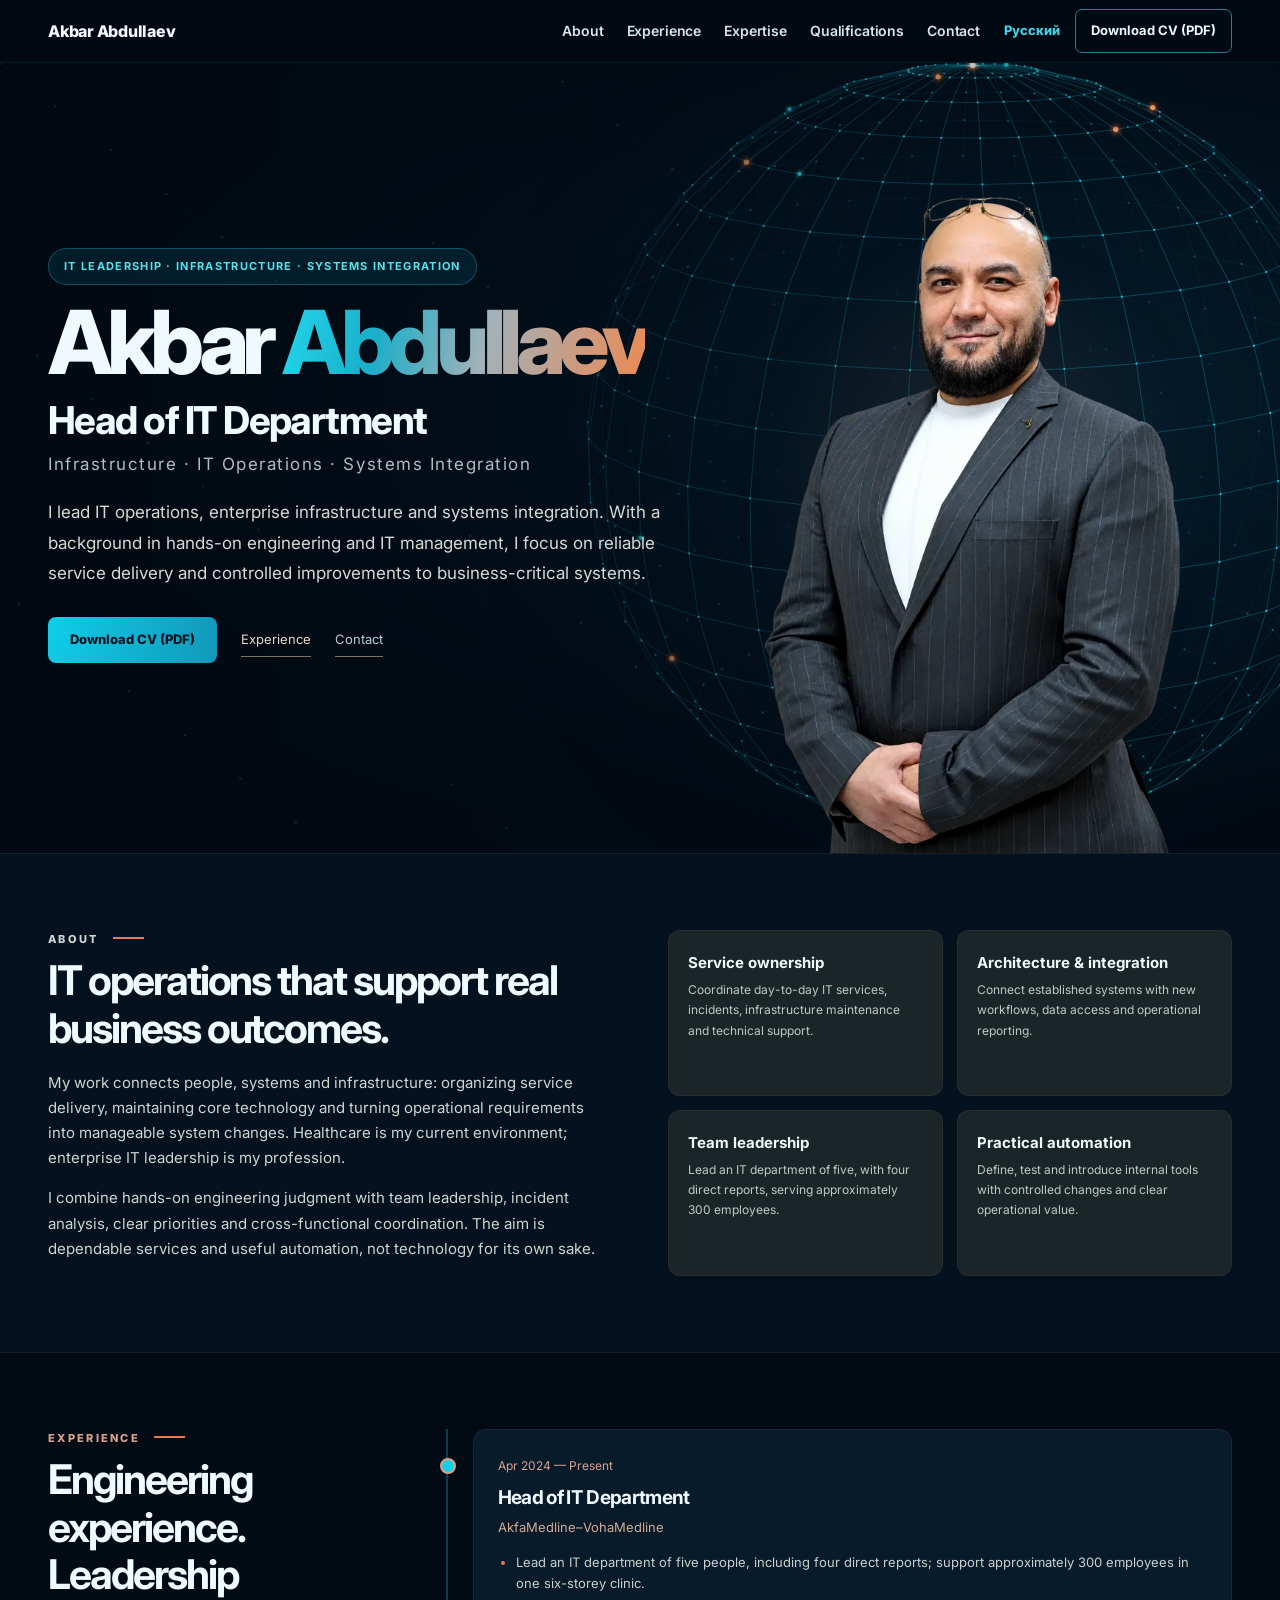
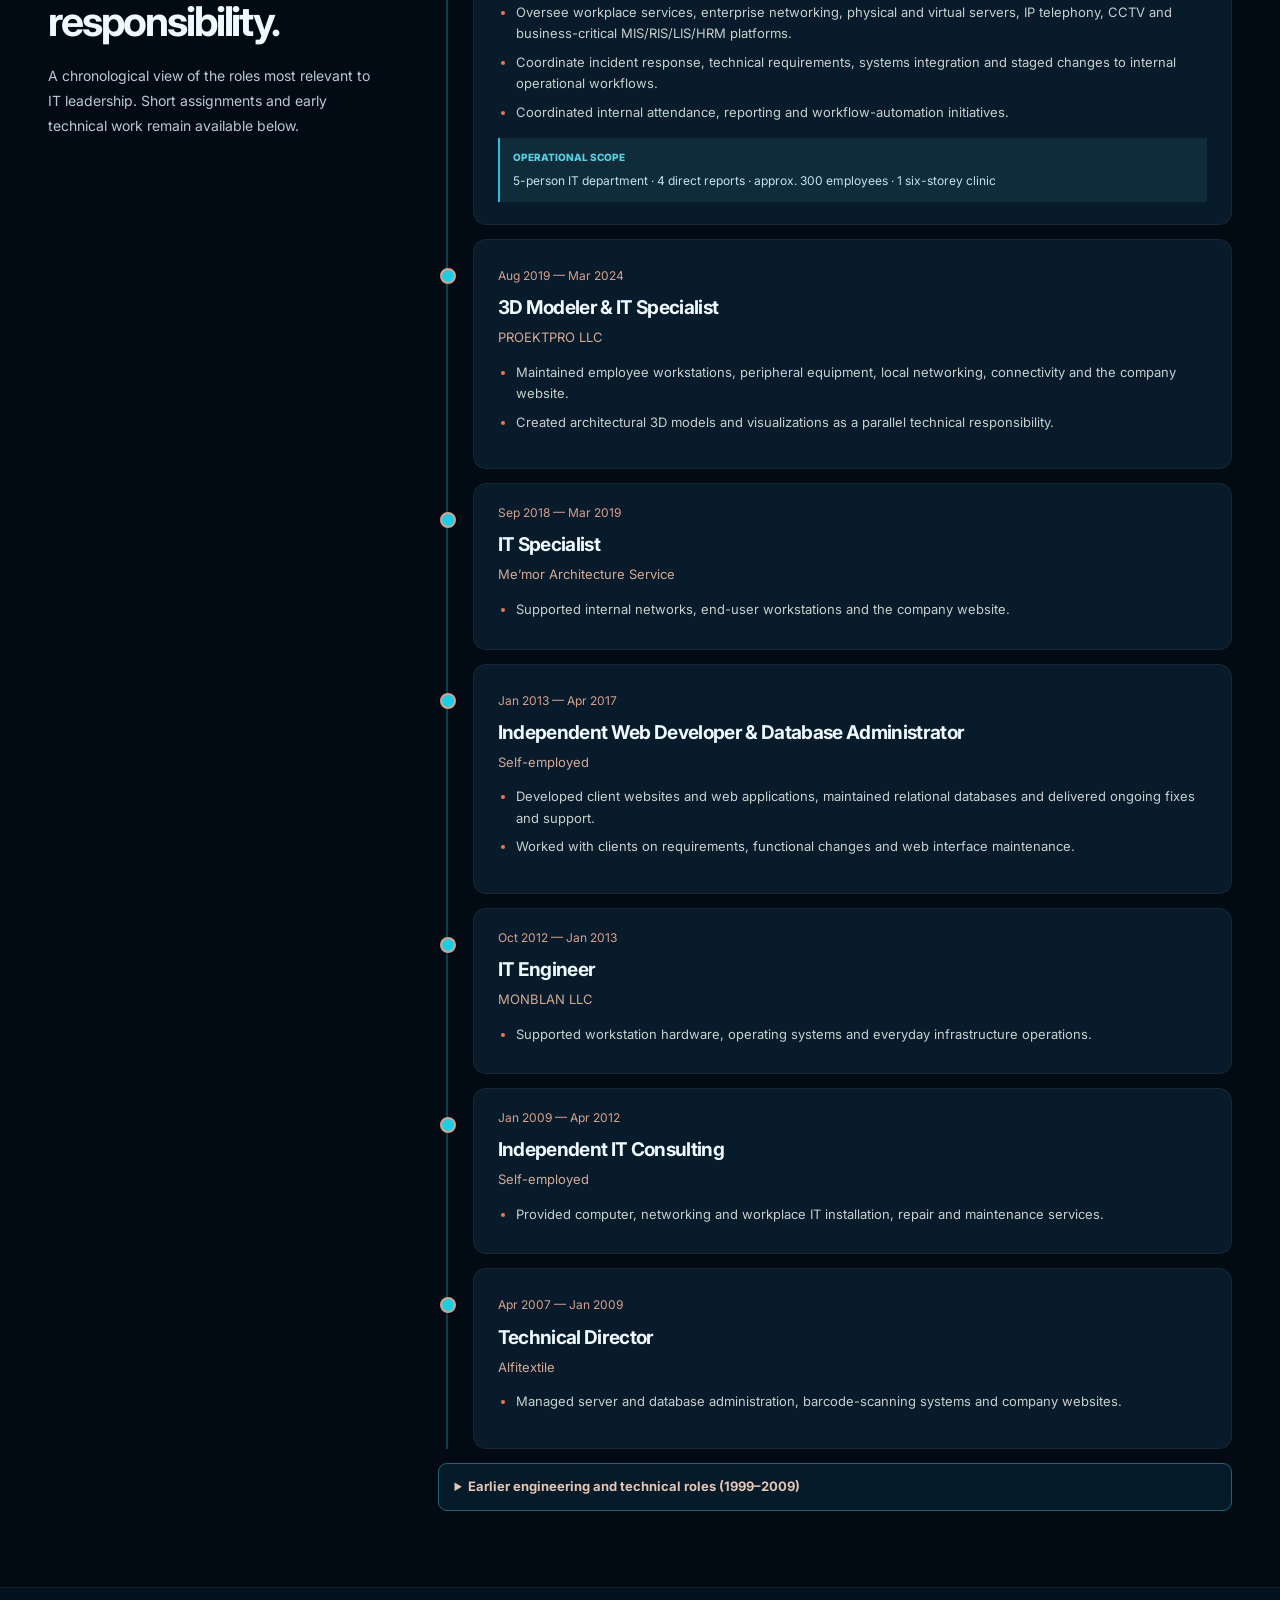
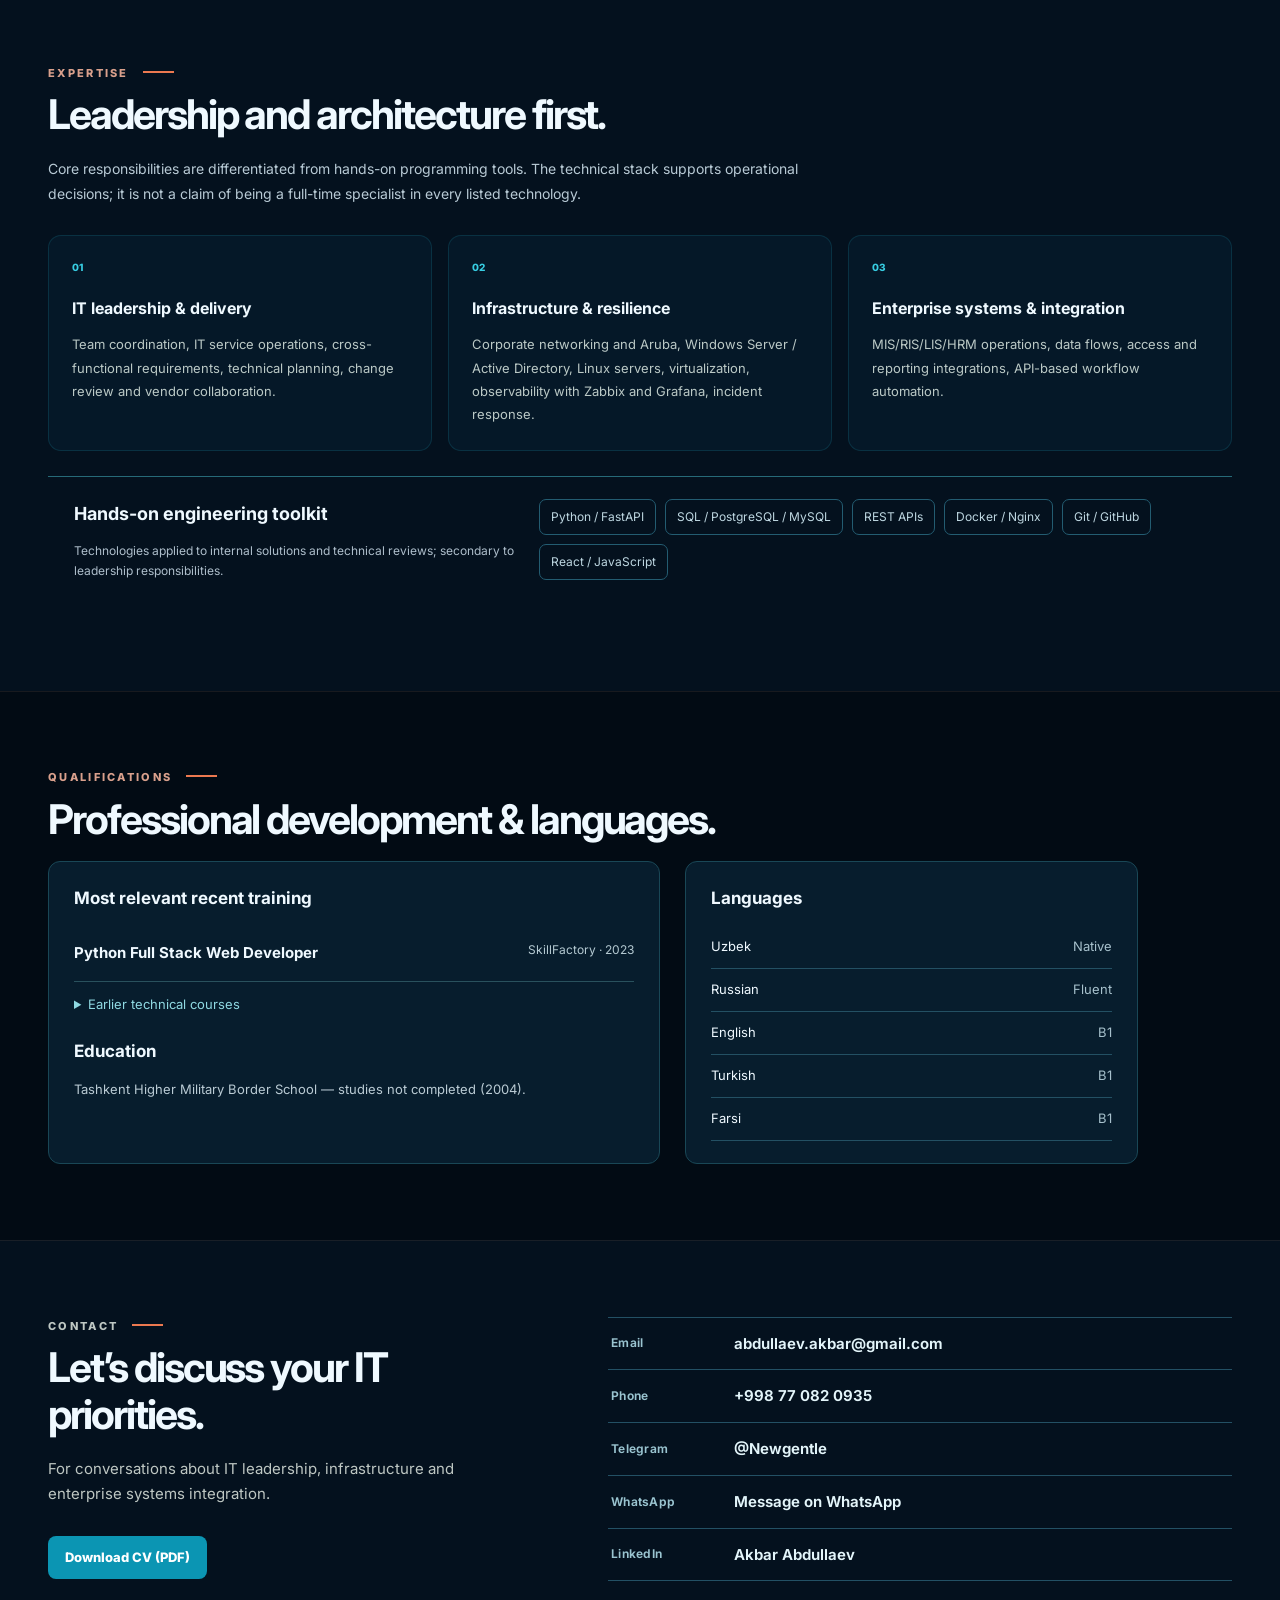
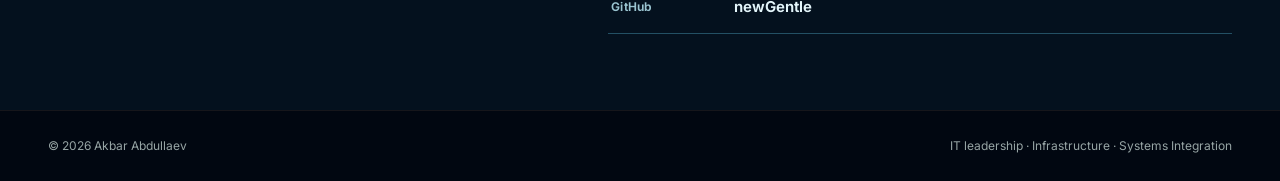
==== commit 85ede4b6: "cv-production-favicon-hover-fix" ====
--- a/index.html
+++ b/index.html
@@ -1,4 +1,4 @@
-<!doctype html><html lang="en"><head><meta charset="utf-8"><meta name="viewport" content="width=device-width, initial-scale=1"><meta name="theme-color" content="#0b1215"><title>Akbar Abdullaev — Head of IT Department</title><meta name="description" content="Over 20 years in IT infrastructure, systems operations and integration. Currently leading the IT department at AkfaMedline–VohaMedline, supporting approximately 300 employees in one six-storey clinic."><link rel="stylesheet" href="assets/style.css"><link rel="stylesheet" href="assets/executive-design.css"><link rel="stylesheet" href="assets/editorial-upgrade.css"><script defer src="assets/app.js"></script><script src="assets/executive-globe.js" defer></script><link rel="canonical" href="https://newgentle.github.io/"><link rel="alternate" hreflang="en" href="https://newgentle.github.io/"><link rel="alternate" hreflang="ru" href="https://newgentle.github.io/ru/"><meta property="og:type" content="profile"><meta property="og:title" content="Akbar Abdullaev — Head of IT Department"><meta property="og:description" content="Head of IT: 20+ years in technology, leading a five-person team supporting ~300 employees. IT operations, infrastructure and systems integration."><meta property="og:url" content="https://newgentle.github.io/"><meta property="og:image" content="https://newgentle.github.io/assets/og-en.png"><meta property="og:image:width" content="1200"><meta property="og:image:height" content="630"><meta property="og:image:alt" content="Akbar Abdullaev — Head of IT"><meta name="twitter:card" content="summary_large_image"><meta name="twitter:image" content="https://newgentle.github.io/assets/og-en.png"></head><body><a class="skip" href="#main">Skip to content</a><header class="nav"><div class="wrap navin"><a class="name" href="#top">Akbar Abdullaev</a><nav id="navlinks" class="navlinks" aria-label="Navigation"><a href="#about">About</a><a href="#experience">Experience</a><a href="#expertise">Expertise</a><a href="#qualifications">Qualifications</a><a href="#contact">Contact</a><a class="menu-download" href="assets/Akbar_Abdullaev_CV_EN.pdf" download>Download CV (PDF) </a></nav><div class="navact"><a class="lang" href="ru/" hreflang="ru">Русский</a><a class="navcv" href="assets/Akbar_Abdullaev_CV_EN.pdf" download>Download CV (PDF) </a></div><button type="button" class="menubtn" aria-label="Menu" aria-expanded="false" aria-controls="navlinks">☰</button></div><div class="progress" aria-hidden="true"></div></header>
+<!doctype html><html lang="en"><head><meta charset="utf-8"><link rel="icon" type="image/svg+xml" href="assets/favicon.svg"><meta name="viewport" content="width=device-width, initial-scale=1"><meta name="theme-color" content="#0b1215"><title>Akbar Abdullaev — Head of IT Department</title><meta name="description" content="Over 20 years in IT infrastructure, systems operations and integration. Currently leading the IT department at AkfaMedline–VohaMedline, supporting approximately 300 employees in one six-storey clinic."><link rel="stylesheet" href="assets/style.css"><link rel="stylesheet" href="assets/executive-design.css"><link rel="stylesheet" href="assets/editorial-upgrade.css"><script defer src="assets/app.js"></script><script src="assets/executive-globe.js" defer></script><link rel="canonical" href="https://newgentle.github.io/"><link rel="alternate" hreflang="en" href="https://newgentle.github.io/"><link rel="alternate" hreflang="ru" href="https://newgentle.github.io/ru/"><meta property="og:type" content="profile"><meta property="og:title" content="Akbar Abdullaev — Head of IT Department"><meta property="og:description" content="Head of IT: 20+ years in technology, leading a five-person team supporting ~300 employees. IT operations, infrastructure and systems integration."><meta property="og:url" content="https://newgentle.github.io/"><meta property="og:image" content="https://newgentle.github.io/assets/og-en.png"><meta property="og:image:width" content="1200"><meta property="og:image:height" content="630"><meta property="og:image:alt" content="Akbar Abdullaev — Head of IT"><meta name="twitter:card" content="summary_large_image"><meta name="twitter:image" content="https://newgentle.github.io/assets/og-en.png"></head><body><a class="skip" href="#main">Skip to content</a><header class="nav"><div class="wrap navin"><a class="name" href="#top">Akbar Abdullaev</a><nav id="navlinks" class="navlinks" aria-label="Navigation"><a href="#about">About</a><a href="#experience">Experience</a><a href="#expertise">Expertise</a><a href="#qualifications">Qualifications</a><a href="#contact">Contact</a><a class="menu-download" href="assets/Akbar_Abdullaev_CV_EN.pdf" download>Download CV (PDF) </a></nav><div class="navact"><a class="lang" href="ru/" hreflang="ru">Русский</a><a class="navcv" href="assets/Akbar_Abdullaev_CV_EN.pdf" download>Download CV (PDF) </a></div><button type="button" class="menubtn" aria-label="Menu" aria-expanded="false" aria-controls="navlinks">☰</button></div><div class="progress" aria-hidden="true"></div></header>
 <main id="main"><section id="top" class="hero"><canvas id="executive-globe" aria-hidden="true"></canvas><canvas id="ambient" aria-hidden="true"></canvas><div class="wrap hero-layout"><div class="hero-copy"><div class="eyebrow">IT LEADERSHIP · INFRASTRUCTURE · SYSTEMS INTEGRATION</div><h1>Akbar <em>Abdullaev</em></h1><div class="role">Head of IT Department</div><p class="specialty">Infrastructure · IT Operations · Systems Integration</p><p class="intro">I lead IT operations, enterprise infrastructure and systems integration. With a background in hands-on engineering and IT management, I focus on reliable service delivery and controlled improvements to business-critical systems.</p><div class="actions"><a class="btn" href="assets/Akbar_Abdullaev_CV_EN.pdf" download>Download CV (PDF) </a><a href="#experience" class="textlink">Experience </a><a href="#contact" class="textlink textlink--quiet">Contact </a></div></div><div class="portrait"><img src="assets/portrait.webp" width="600" height="900" fetchpriority="high" alt="Portrait of Akbar Abdullaev"></div></div></section>
 <section class="section" id="about"><div class="wrap summary-grid"><div><p class="micro">ABOUT</p><h2>IT operations that support real business outcomes.</h2><p>My work connects people, systems and infrastructure: organizing service delivery, maintaining core technology and turning operational requirements into manageable system changes. Healthcare is my current environment; enterprise IT leadership is my profession.</p><p>I combine hands-on engineering judgment with team leadership, incident analysis, clear priorities and cross-functional coordination. The aim is dependable services and useful automation, not technology for its own sake.</p></div><div class="featurelist"><article class="feature appear"><b>Service ownership</b><p>Coordinate day-to-day IT services, incidents, infrastructure maintenance and technical support.</p></article><article class="feature appear"><b>Architecture &amp; integration</b><p>Connect established systems with new workflows, data access and operational reporting.</p></article><article class="feature appear"><b>Team leadership</b><p>Lead an IT department of five, with four direct reports, serving approximately 300 employees.</p></article><article class="feature appear"><b>Practical automation</b><p>Define, test and introduce internal tools with controlled changes and clear operational value.</p></article></div></div></section>
 <section class="section" id="experience"><div class="wrap experience-layout"><div><p class="micro">EXPERIENCE</p><h2>Engineering experience. Leadership responsibility.</h2><p class="section-subtext">A chronological view of the roles most relevant to IT leadership. Short assignments and early technical work remain available below.</p></div><div><div class="timeline"><article class="job appear"><time>Apr 2024 — Present</time><h3>Head of IT Department</h3><div class="org">AkfaMedline–VohaMedline</div><ul><li>Lead an IT department of five people, including four direct reports; support approximately 300 employees in one six-storey clinic.</li><li>Oversee workplace services, enterprise networking, physical and virtual servers, IP telephony, CCTV and business-critical MIS/RIS/LIS/HRM platforms.</li><li>Coordinate incident response, technical requirements, systems integration and staged changes to internal operational workflows.</li><li>Coordinated internal attendance, reporting and workflow-automation initiatives.</li></ul><p class="job-impact"><span>OPERATIONAL SCOPE</span>5-person IT department · 4 direct reports · approx. 300 employees · 1 six-storey clinic</p></article><article class="job appear"><time>Aug 2019 — Mar 2024</time><h3>3D Modeler &amp; IT Specialist</h3><div class="org">PROEKTPRO LLC</div><ul><li>Maintained employee workstations, peripheral equipment, local networking, connectivity and the company website.</li><li>Created architectural 3D models and visualizations as a parallel technical responsibility.</li></ul></article><article class="job appear job--brief"><time>Sep 2018 — Mar 2019</time><h3>IT Specialist</h3><div class="org">Me’mor Architecture Service</div><ul><li>Supported internal networks, end-user workstations and the company website.</li></ul></article><article class="job appear"><time>Jan 2013 — Apr 2017</time><h3>Independent Web Developer &amp; Database Administrator</h3><div class="org">Self-employed</div><ul><li>Developed client websites and web applications, maintained relational databases and delivered ongoing fixes and support.</li><li>Worked with clients on requirements, functional changes and web interface maintenance.</li></ul></article><article class="job appear job--brief"><time>Oct 2012 — Jan 2013</time><h3>IT Engineer</h3><div class="org">MONBLAN LLC</div><ul><li>Supported workstation hardware, operating systems and everyday infrastructure operations.</li></ul></article><article class="job appear job--brief"><time>Jan 2009 — Apr 2012</time><h3>Independent IT Consulting</h3><div class="org">Self-employed</div><ul><li>Provided computer, networking and workplace IT installation, repair and maintenance services.</li></ul></article><article class="job appear"><time>Apr 2007 — Jan 2009</time><h3>Technical Director</h3><div class="org">Alfitextile</div><ul><li>Managed server and database administration, barcode-scanning systems and company websites.</li></ul></article></div><details class="earlier"><summary>Earlier engineering and technical roles (1999–2009)</summary><ul><li>2009 — Technical Director, VIA Karavan Studio (overlapping independent work)</li><li>2007 — Technical Operator, Zarafshan Trans</li><li>2005–2006 — IT Specialist, Socio-Economic College</li><li>2005 — Technical Operator, Yuldosh Co. / Uzbekistan Railways</li><li>2004–2005 — IT Training Volunteer, IATP / IREX</li><li>2000 — Senior IT Support Specialist, OAZIS</li><li>1999–2000 — Engineer, Automatic Systems, Surkhandarya Railway Directorate</li></ul></details></div></div></section>
--- a/assets/editorial-upgrade.css
+++ b/assets/editorial-upgrade.css
@@ -1,2 +1,7 @@
 .navact .lang{white-space:nowrap}.navcv{white-space:nowrap;border-color:#277d94;color:#effbff;font-weight:700}.menu-download{display:none}.actions .btn{background:linear-gradient(100deg,#10cde8,#1298ba);color:#041321;font-weight:800}.actions .textlink--quiet{color:#b6cbd3}.section-subtext{color:#b8cad5;font-size:14px;line-height:1.8}.experience-layout{grid-template-columns:.58fr 1.42fr;gap:65px}.timeline .job{padding:22px 24px;margin-bottom:14px;background:#071b2b}.timeline .job ul{font-size:13px;line-height:1.65}.timeline .job--brief{padding-top:15px;padding-bottom:15px}.job-impact{margin:15px 0 0;padding:11px 13px;color:#c3e2ed;font-size:12px;background:#102c3a;border-left:2px solid #21c4dc}.job-impact span{display:block;font-size:10px;font-weight:800;color:#52d4e5;margin-bottom:5px}.earlier{background:#061b2a;border-color:#22637a}.earlier li{line-height:1.65}.primary-skills{grid-template-columns:repeat(3,minmax(0,1fr))}.skill--primary{padding:23px;min-height:200px}.skill-number{font-size:10px;font-weight:800;color:#37cde2;display:block;margin-bottom:20px}.skill--primary p{font-size:13px;line-height:1.8}.skills-subtext{max-width:780px;margin-bottom:28px}.hands-on{display:grid;grid-template-columns:.8fr 1.2fr;gap:20px;padding:22px 26px;border-top:1px solid #266a78;margin-top:25px}.hands-on h3{font-size:18px;margin:0}.hands-on p{font-size:12px;color:#aebecb}.tools{display:flex;gap:9px;flex-wrap:wrap;align-content:start}.tool-chip{font-size:12px;color:#bed7e1;border:1px solid #235c71;padding:7px 11px;border-radius:7px}.qual-grid--compact{grid-template-columns:1.15fr .85fr;max-width:1090px;gap:25px}.qual-grid--compact>div{padding:22px 25px;background:#071d2d;border-color:#194756}.qual-recent{padding:14px 0 15px;border-bottom:1px solid #29515d;display:flex;justify-content:space-between;gap:12px}.qual-recent small{font-size:12px;color:#b5cad2}.older-training{padding-top:12px}.older-training summary{font-size:13px;color:#8fd9e2;cursor:pointer}.education-label{margin:22px 0 5px!important}.education-note{font-size:13px;color:#bacbd4}.language-item{display:flex;justify-content:space-between;gap:16px;padding:10px 0;border-bottom:1px solid #235063;font-size:13px}.language-level{color:#a7c1cc}.contact-pdf{display:inline-flex;gap:20px;align-items:center;background:#0b95b3;color:#fff;border-radius:8px;text-decoration:none;padding:11px 17px;font-size:13px;font-weight:800;margin-top:14px}.contact-links{display:flex;flex-direction:column;align-items:flex-start;gap:12px}.contact-links .email{font-size:clamp(17px,2.1vw,27px);text-decoration:none}.contact-phone{color:#b7d1dd;text-decoration:none}.contact-links .social{margin-top:14px}@media(max-width:980px){.experience-layout{gap:35px}.primary-skills{grid-template-columns:repeat(2,1fr)}}@media(max-width:720px){.navact{gap:8px}.menu-download{display:block!important;color:#4bd3e2!important}.primary-skills{grid-template-columns:1fr}.hands-on{grid-template-columns:1fr;padding:22px 0}.qual-grid--compact{grid-template-columns:1fr}.timeline .job{padding:18px 17px}}@media(max-width:420px){.actions{gap:12px}.qual-recent{flex-direction:column}.skills-subtext{font-size:13px}}html{overflow-x:clip}body{max-width:100%;overflow-x:clip}.summary-grid>*,.experience-layout>*,.skills-grid>*,.contact-grid>*,.qual-grid>*,.job,.qual-grid--compact>div,.featurelist>*{min-width:0}.timeline{min-width:0}.job h3,.job .org,.qual-item,.education-note,.section-subtext,.contact-links,.contact-links a,.skill h3{overflow-wrap:anywhere;word-break:normal}@media(max-width:960px){.experience-layout{grid-template-columns:1fr;gap:20px}.experience-layout>div{min-width:0}}@media(max-width:720px){.skills-grid{grid-template-columns:1fr}.summary-grid,.contact-grid,.experience-layout,.qual-grid--compact{grid-template-columns:minmax(0,1fr)}.contact-links .email{font-size:clamp(16px,5vw,26px)}}.contact-messengers{display:flex;gap:10px;flex-wrap:wrap;margin:4px 0 0}.contact-messengers a{display:inline-flex;align-items:center;padding:8px 13px;border:1px solid #245c70;border-radius:8px;text-decoration:none;color:#d6f3f7;font-size:13px;font-weight:650;background:#0b2130;transition:border-color .2s,background .2s}.contact-messengers a:hover{border-color:#29bdd5;background:#123447;color:#fff}@media(prefers-reduced-motion:reduce){.contact-messengers a{transition:none}}/* Navigation legibility + uniform contact hierarchy */
-.navin{gap:24px}.navlinks{gap:23px}.navlinks a{font-size:14px;font-weight:600;letter-spacing:-.01em;color:#d8e5ed}.navact{gap:15px;font-size:13px}.navact .lang{font-size:13px;letter-spacing:0;font-weight:750}.navcv{font-size:13px;font-weight:700;padding:10px 15px}.name{font-size:16px;letter-spacing:-.015em}.hero .intro{font-size:17px;line-height:1.8;max-width:650px}.hero .actions{margin-top:28px}.contact-grid{grid-template-columns:minmax(0,.88fr) minmax(0,1.12fr);gap:70px;align-items:start}.contact-intro p:not(.micro){max-width:480px}.contact-list{display:grid;grid-template-columns:1fr;gap:0;min-width:0}.contact-method{display:grid;grid-template-columns:108px minmax(0,1fr);align-items:center;gap:15px;text-decoration:none;border-bottom:1px solid #235064;padding:15px 3px;color:#e3f5fa;min-width:0;transition:background .2s ease,padding .2s ease}.contact-method:first-child{border-top:1px solid #235064}.contact-method:hover{background:#0c2736;padding-left:12px;color:#fff}.contact-method-label{font-size:12px;color:#9ac4d0;font-weight:650;letter-spacing:.02em}.contact-method-value{font-size:15px;font-weight:650;line-height:1.45;overflow-wrap:anywhere}.contact-pdf{gap:0}.hero .metrics{display:none!important}@media(max-width:1200px){.navin{gap:14px}.navlinks{gap:14px}.navlinks a{font-size:13px}.navcv{padding:9px 10px}}@media(max-width:960px){.navlinks{display:none}.menubtn{display:block}.navlinks.open{display:flex;flex-direction:column;position:absolute;top:62px;left:0;right:0;background:#061925;padding:19px 24px;z-index:30;border-bottom:1px solid #22536a}.navlinks.open a{font-size:15px;padding:5px 0}.navact{margin-left:auto}.navcv{display:none}}@media(max-width:720px){.contact-grid{grid-template-columns:1fr;gap:26px}.contact-method{grid-template-columns:90px minmax(0,1fr)}.contact-method-value{font-size:14px}.hero .intro{font-size:15px}.name{font-size:15px}}@media(max-width:360px){.contact-method{grid-template-columns:1fr;gap:1px}.contact-method-value{font-size:14px}}@media(prefers-reduced-motion:reduce){.contact-method{transition:none}}+.navin{gap:24px}.navlinks{gap:23px}.navlinks a{font-size:14px;font-weight:600;letter-spacing:-.01em;color:#d8e5ed}.navact{gap:15px;font-size:13px}.navact .lang{font-size:13px;letter-spacing:0;font-weight:750}.navcv{font-size:13px;font-weight:700;padding:10px 15px}.name{font-size:16px;letter-spacing:-.015em}.hero .intro{font-size:17px;line-height:1.8;max-width:650px}.hero .actions{margin-top:28px}.contact-grid{grid-template-columns:minmax(0,.88fr) minmax(0,1.12fr);gap:70px;align-items:start}.contact-intro p:not(.micro){max-width:480px}.contact-list{display:grid;grid-template-columns:1fr;gap:0;min-width:0}.contact-method{display:grid;grid-template-columns:108px minmax(0,1fr);align-items:center;gap:15px;text-decoration:none;border-bottom:1px solid #235064;padding:15px 3px;color:#e3f5fa;min-width:0;transition:background .2s ease,padding .2s ease}.contact-method:first-child{border-top:1px solid #235064}.contact-method:hover{background:#0c2736;padding-left:12px;color:#fff}.contact-method-label{font-size:12px;color:#9ac4d0;font-weight:650;letter-spacing:.02em}.contact-method-value{font-size:15px;font-weight:650;line-height:1.45;overflow-wrap:anywhere}.contact-pdf{gap:0}.hero .metrics{display:none!important}@media(max-width:1200px){.navin{gap:14px}.navlinks{gap:14px}.navlinks a{font-size:13px}.navcv{padding:9px 10px}}@media(max-width:960px){.navlinks{display:none}.menubtn{display:block}.navlinks.open{display:flex;flex-direction:column;position:absolute;top:62px;left:0;right:0;background:#061925;padding:19px 24px;z-index:30;border-bottom:1px solid #22536a}.navlinks.open a{font-size:15px;padding:5px 0}.navact{margin-left:auto}.navcv{display:none}}@media(max-width:720px){.contact-grid{grid-template-columns:1fr;gap:26px}.contact-method{grid-template-columns:90px minmax(0,1fr)}.contact-method-value{font-size:14px}.hero .intro{font-size:15px}.name{font-size:15px}}@media(max-width:360px){.contact-method{grid-template-columns:1fr;gap:1px}.contact-method-value{font-size:14px}}@media(prefers-reduced-motion:reduce){.contact-method{transition:none}}
+/* Visible, accessible interaction state for the primary hero CTA. */
+.hero .actions .btn{transition:filter .2s ease,box-shadow .2s ease,transform .2s ease}
+.hero .actions .btn:hover{filter:brightness(1.16);box-shadow:0 0 0 2px rgba(19,206,234,.3),0 8px 24px rgba(2,146,193,.22);transform:translateY(-2px)}
+.hero .actions .btn:focus-visible{outline:3px solid #f3aa77;outline-offset:3px}
+@media(prefers-reduced-motion:reduce){.hero .actions .btn{transition:none}.hero .actions .btn:hover{transform:none}}
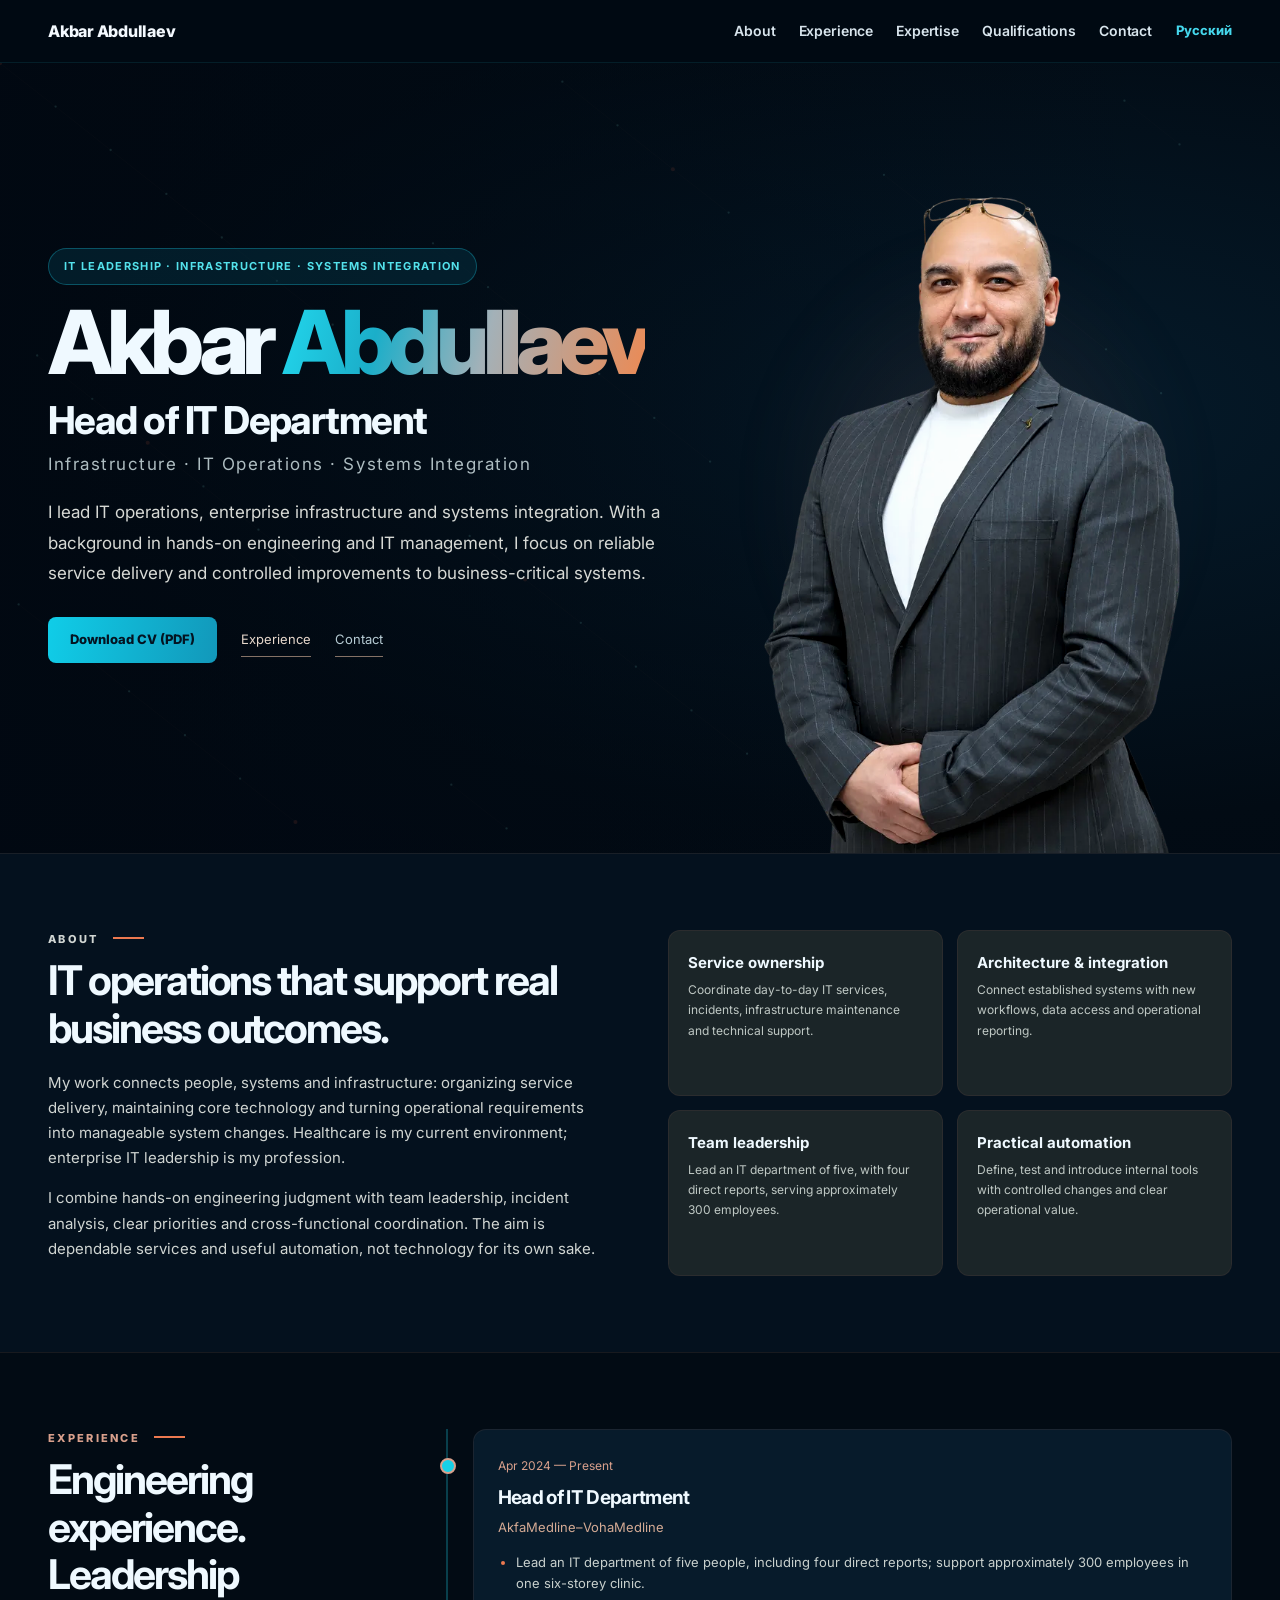
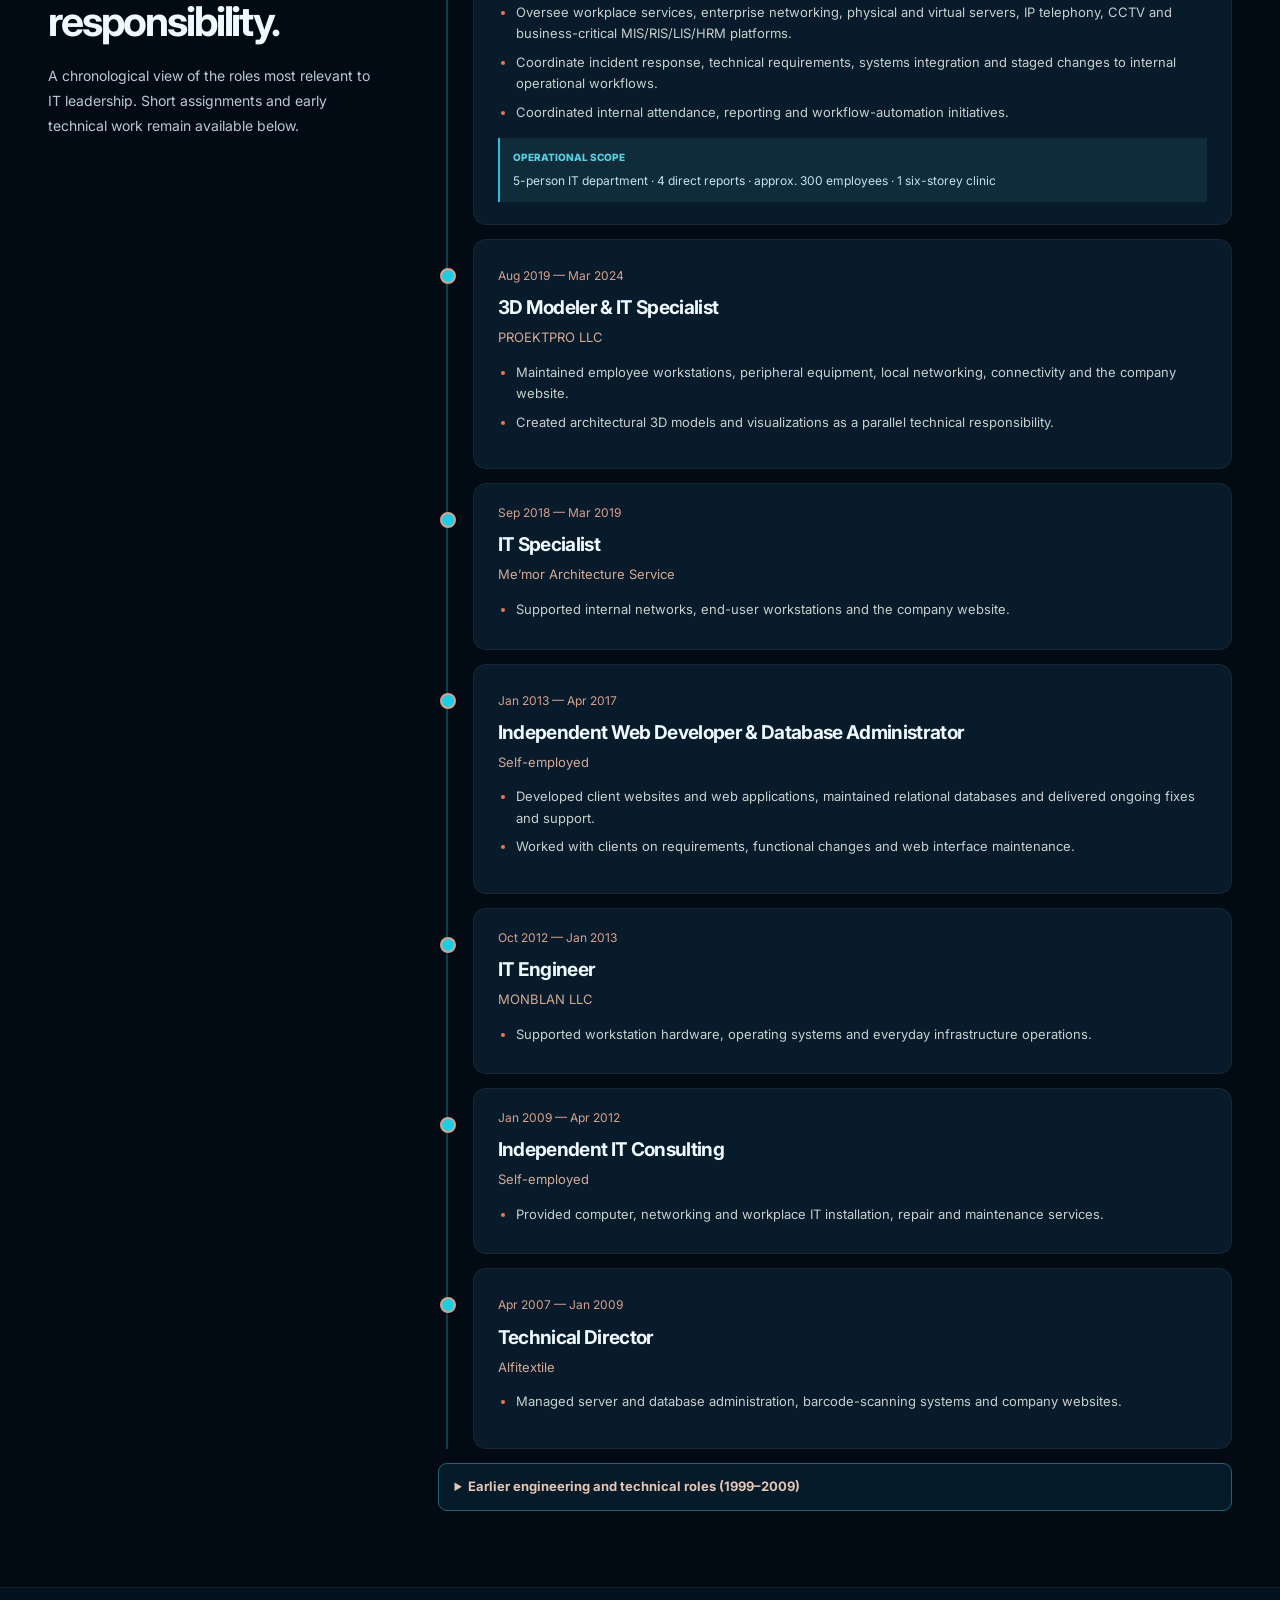
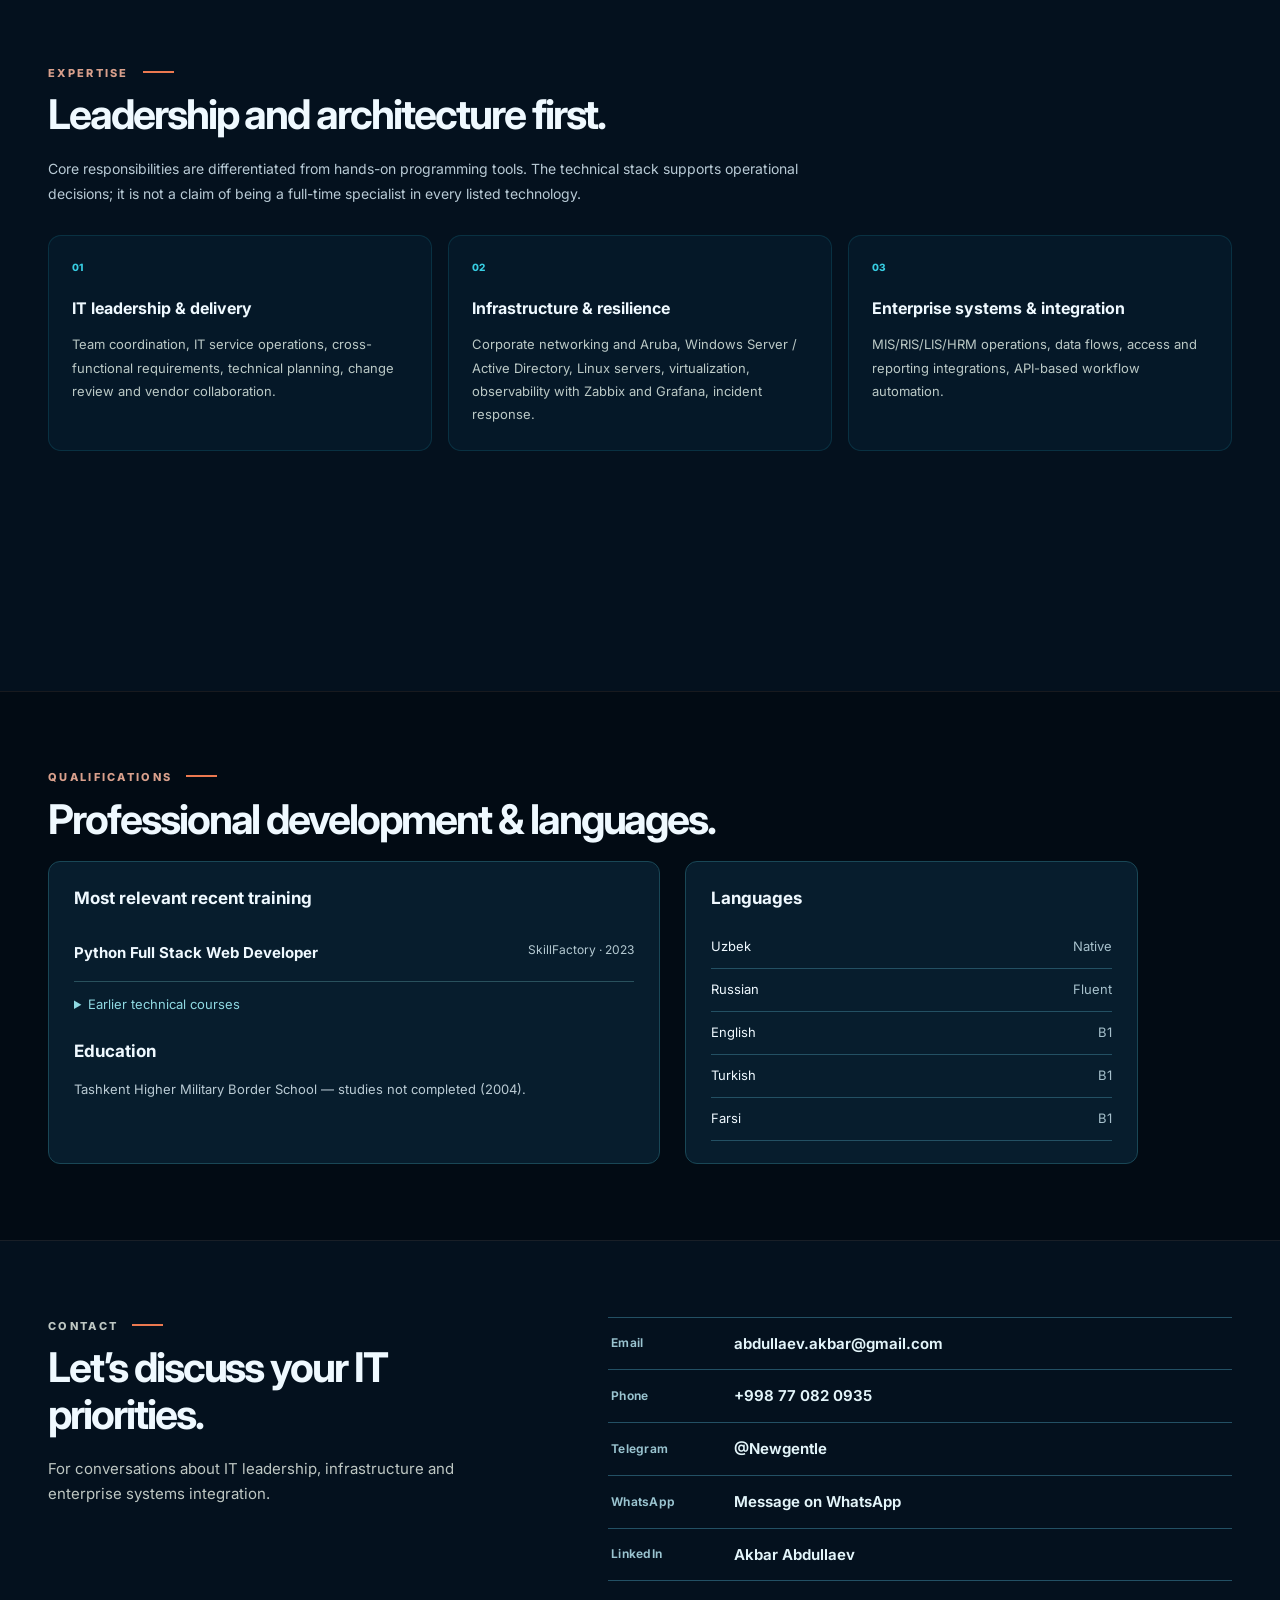
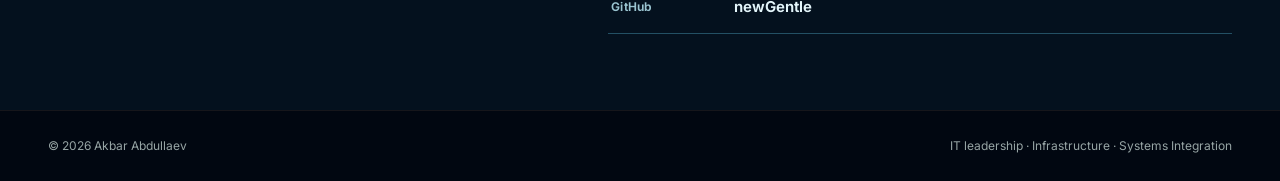
==== commit 72d53fde: "cv-remove-duplicate-download-actions" ====
--- a/index.html
+++ b/index.html
@@ -1,7 +1,7 @@
-<!doctype html><html lang="en"><head><meta charset="utf-8"><link rel="icon" type="image/svg+xml" href="assets/favicon.svg"><meta name="viewport" content="width=device-width, initial-scale=1"><meta name="theme-color" content="#0b1215"><title>Akbar Abdullaev — Head of IT Department</title><meta name="description" content="Over 20 years in IT infrastructure, systems operations and integration. Currently leading the IT department at AkfaMedline–VohaMedline, supporting approximately 300 employees in one six-storey clinic."><link rel="stylesheet" href="assets/style.css"><link rel="stylesheet" href="assets/executive-design.css"><link rel="stylesheet" href="assets/editorial-upgrade.css"><script defer src="assets/app.js"></script><script src="assets/executive-globe.js" defer></script><link rel="canonical" href="https://newgentle.github.io/"><link rel="alternate" hreflang="en" href="https://newgentle.github.io/"><link rel="alternate" hreflang="ru" href="https://newgentle.github.io/ru/"><meta property="og:type" content="profile"><meta property="og:title" content="Akbar Abdullaev — Head of IT Department"><meta property="og:description" content="Head of IT: 20+ years in technology, leading a five-person team supporting ~300 employees. IT operations, infrastructure and systems integration."><meta property="og:url" content="https://newgentle.github.io/"><meta property="og:image" content="https://newgentle.github.io/assets/og-en.png"><meta property="og:image:width" content="1200"><meta property="og:image:height" content="630"><meta property="og:image:alt" content="Akbar Abdullaev — Head of IT"><meta name="twitter:card" content="summary_large_image"><meta name="twitter:image" content="https://newgentle.github.io/assets/og-en.png"></head><body><a class="skip" href="#main">Skip to content</a><header class="nav"><div class="wrap navin"><a class="name" href="#top">Akbar Abdullaev</a><nav id="navlinks" class="navlinks" aria-label="Navigation"><a href="#about">About</a><a href="#experience">Experience</a><a href="#expertise">Expertise</a><a href="#qualifications">Qualifications</a><a href="#contact">Contact</a><a class="menu-download" href="assets/Akbar_Abdullaev_CV_EN.pdf" download>Download CV (PDF) </a></nav><div class="navact"><a class="lang" href="ru/" hreflang="ru">Русский</a><a class="navcv" href="assets/Akbar_Abdullaev_CV_EN.pdf" download>Download CV (PDF) </a></div><button type="button" class="menubtn" aria-label="Menu" aria-expanded="false" aria-controls="navlinks">☰</button></div><div class="progress" aria-hidden="true"></div></header>
+<!doctype html><html lang="en"><head><meta charset="utf-8"><link rel="icon" type="image/svg+xml" href="assets/favicon.svg"><meta name="viewport" content="width=device-width, initial-scale=1"><meta name="theme-color" content="#0b1215"><title>Akbar Abdullaev — Head of IT Department</title><meta name="description" content="Over 20 years in IT infrastructure, systems operations and integration. Currently leading the IT department at AkfaMedline–VohaMedline, supporting approximately 300 employees in one six-storey clinic."><link rel="stylesheet" href="assets/style.css"><link rel="stylesheet" href="assets/executive-design.css"><link rel="stylesheet" href="assets/editorial-upgrade.css"><script defer src="assets/app.js"></script><script src="assets/executive-globe.js" defer></script><link rel="canonical" href="https://newgentle.github.io/"><link rel="alternate" hreflang="en" href="https://newgentle.github.io/"><link rel="alternate" hreflang="ru" href="https://newgentle.github.io/ru/"><meta property="og:type" content="profile"><meta property="og:title" content="Akbar Abdullaev — Head of IT Department"><meta property="og:description" content="Head of IT: 20+ years in technology, leading a five-person team supporting ~300 employees. IT operations, infrastructure and systems integration."><meta property="og:url" content="https://newgentle.github.io/"><meta property="og:image" content="https://newgentle.github.io/assets/og-en.png"><meta property="og:image:width" content="1200"><meta property="og:image:height" content="630"><meta property="og:image:alt" content="Akbar Abdullaev — Head of IT"><meta name="twitter:card" content="summary_large_image"><meta name="twitter:image" content="https://newgentle.github.io/assets/og-en.png"></head><body><a class="skip" href="#main">Skip to content</a><header class="nav"><div class="wrap navin"><a class="name" href="#top">Akbar Abdullaev</a><nav id="navlinks" class="navlinks" aria-label="Navigation"><a href="#about">About</a><a href="#experience">Experience</a><a href="#expertise">Expertise</a><a href="#qualifications">Qualifications</a><a href="#contact">Contact</a></nav><div class="navact"><a class="lang" href="ru/" hreflang="ru">Русский</a></div><button type="button" class="menubtn" aria-label="Menu" aria-expanded="false" aria-controls="navlinks">☰</button></div><div class="progress" aria-hidden="true"></div></header>
 <main id="main"><section id="top" class="hero"><canvas id="executive-globe" aria-hidden="true"></canvas><canvas id="ambient" aria-hidden="true"></canvas><div class="wrap hero-layout"><div class="hero-copy"><div class="eyebrow">IT LEADERSHIP · INFRASTRUCTURE · SYSTEMS INTEGRATION</div><h1>Akbar <em>Abdullaev</em></h1><div class="role">Head of IT Department</div><p class="specialty">Infrastructure · IT Operations · Systems Integration</p><p class="intro">I lead IT operations, enterprise infrastructure and systems integration. With a background in hands-on engineering and IT management, I focus on reliable service delivery and controlled improvements to business-critical systems.</p><div class="actions"><a class="btn" href="assets/Akbar_Abdullaev_CV_EN.pdf" download>Download CV (PDF) </a><a href="#experience" class="textlink">Experience </a><a href="#contact" class="textlink textlink--quiet">Contact </a></div></div><div class="portrait"><img src="assets/portrait.webp" width="600" height="900" fetchpriority="high" alt="Portrait of Akbar Abdullaev"></div></div></section>
 <section class="section" id="about"><div class="wrap summary-grid"><div><p class="micro">ABOUT</p><h2>IT operations that support real business outcomes.</h2><p>My work connects people, systems and infrastructure: organizing service delivery, maintaining core technology and turning operational requirements into manageable system changes. Healthcare is my current environment; enterprise IT leadership is my profession.</p><p>I combine hands-on engineering judgment with team leadership, incident analysis, clear priorities and cross-functional coordination. The aim is dependable services and useful automation, not technology for its own sake.</p></div><div class="featurelist"><article class="feature appear"><b>Service ownership</b><p>Coordinate day-to-day IT services, incidents, infrastructure maintenance and technical support.</p></article><article class="feature appear"><b>Architecture &amp; integration</b><p>Connect established systems with new workflows, data access and operational reporting.</p></article><article class="feature appear"><b>Team leadership</b><p>Lead an IT department of five, with four direct reports, serving approximately 300 employees.</p></article><article class="feature appear"><b>Practical automation</b><p>Define, test and introduce internal tools with controlled changes and clear operational value.</p></article></div></div></section>
 <section class="section" id="experience"><div class="wrap experience-layout"><div><p class="micro">EXPERIENCE</p><h2>Engineering experience. Leadership responsibility.</h2><p class="section-subtext">A chronological view of the roles most relevant to IT leadership. Short assignments and early technical work remain available below.</p></div><div><div class="timeline"><article class="job appear"><time>Apr 2024 — Present</time><h3>Head of IT Department</h3><div class="org">AkfaMedline–VohaMedline</div><ul><li>Lead an IT department of five people, including four direct reports; support approximately 300 employees in one six-storey clinic.</li><li>Oversee workplace services, enterprise networking, physical and virtual servers, IP telephony, CCTV and business-critical MIS/RIS/LIS/HRM platforms.</li><li>Coordinate incident response, technical requirements, systems integration and staged changes to internal operational workflows.</li><li>Coordinated internal attendance, reporting and workflow-automation initiatives.</li></ul><p class="job-impact"><span>OPERATIONAL SCOPE</span>5-person IT department · 4 direct reports · approx. 300 employees · 1 six-storey clinic</p></article><article class="job appear"><time>Aug 2019 — Mar 2024</time><h3>3D Modeler &amp; IT Specialist</h3><div class="org">PROEKTPRO LLC</div><ul><li>Maintained employee workstations, peripheral equipment, local networking, connectivity and the company website.</li><li>Created architectural 3D models and visualizations as a parallel technical responsibility.</li></ul></article><article class="job appear job--brief"><time>Sep 2018 — Mar 2019</time><h3>IT Specialist</h3><div class="org">Me’mor Architecture Service</div><ul><li>Supported internal networks, end-user workstations and the company website.</li></ul></article><article class="job appear"><time>Jan 2013 — Apr 2017</time><h3>Independent Web Developer &amp; Database Administrator</h3><div class="org">Self-employed</div><ul><li>Developed client websites and web applications, maintained relational databases and delivered ongoing fixes and support.</li><li>Worked with clients on requirements, functional changes and web interface maintenance.</li></ul></article><article class="job appear job--brief"><time>Oct 2012 — Jan 2013</time><h3>IT Engineer</h3><div class="org">MONBLAN LLC</div><ul><li>Supported workstation hardware, operating systems and everyday infrastructure operations.</li></ul></article><article class="job appear job--brief"><time>Jan 2009 — Apr 2012</time><h3>Independent IT Consulting</h3><div class="org">Self-employed</div><ul><li>Provided computer, networking and workplace IT installation, repair and maintenance services.</li></ul></article><article class="job appear"><time>Apr 2007 — Jan 2009</time><h3>Technical Director</h3><div class="org">Alfitextile</div><ul><li>Managed server and database administration, barcode-scanning systems and company websites.</li></ul></article></div><details class="earlier"><summary>Earlier engineering and technical roles (1999–2009)</summary><ul><li>2009 — Technical Director, VIA Karavan Studio (overlapping independent work)</li><li>2007 — Technical Operator, Zarafshan Trans</li><li>2005–2006 — IT Specialist, Socio-Economic College</li><li>2005 — Technical Operator, Yuldosh Co. / Uzbekistan Railways</li><li>2004–2005 — IT Training Volunteer, IATP / IREX</li><li>2000 — Senior IT Support Specialist, OAZIS</li><li>1999–2000 — Engineer, Automatic Systems, Surkhandarya Railway Directorate</li></ul></details></div></div></section>
 <section class="section" id="expertise"><div class="wrap"><p class="micro">EXPERTISE</p><h2>Leadership and architecture first.</h2><p class="section-subtext skills-subtext">Core responsibilities are differentiated from hands-on programming tools. The technical stack supports operational decisions; it is not a claim of being a full-time specialist in every listed technology.</p><div class="skills-grid primary-skills"><article class="skill appear skill--primary"><span class="skill-number">01</span><h3>IT leadership &amp; delivery</h3><p>Team coordination, IT service operations, cross-functional requirements, technical planning, change review and vendor collaboration.</p></article><article class="skill appear skill--primary"><span class="skill-number">02</span><h3>Infrastructure &amp; resilience</h3><p>Corporate networking and Aruba, Windows Server / Active Directory, Linux servers, virtualization, observability with Zabbix and Grafana, incident response.</p></article><article class="skill appear skill--primary"><span class="skill-number">03</span><h3>Enterprise systems &amp; integration</h3><p>MIS/RIS/LIS/HRM operations, data flows, access and reporting integrations, API-based workflow automation.</p></article></div><div class="hands-on appear"><div><h3>Hands-on engineering toolkit</h3><p>Technologies applied to internal solutions and technical reviews; secondary to leadership responsibilities.</p></div><div class="tools"><span class="tool-chip">Python / FastAPI</span><span class="tool-chip">SQL / PostgreSQL / MySQL</span><span class="tool-chip">REST APIs</span><span class="tool-chip">Docker / Nginx</span><span class="tool-chip">Git / GitHub</span><span class="tool-chip">React / JavaScript</span></div></div></div></section>
 <section class="section" id="qualifications"><div class="wrap"><p class="micro">QUALIFICATIONS</p><h2>Professional development &amp; languages.</h2><div class="qual-grid qual-grid--compact"><div class="appear"><h3>Most relevant recent training</h3><div class="qual-recent"><strong>Python Full Stack Web Developer</strong><small>SkillFactory · 2023</small></div><details class="older-training"><summary>Earlier technical courses</summary><div class="qual-item">Website Administration — LAUR Training Center, 2005</div><div class="qual-item">IBM PC Maintenance — LAUR Training Center, 2004</div><div class="qual-item">3Ds Max Graphic Design — LAUR Training Center, 2004</div><div class="qual-item">PC Operator — Istiqlol Business School, 1999</div></details><h3 class="education-label">Education</h3><p class="education-note">Tashkent Higher Military Border School — studies not completed (2004).</p></div><div class="appear"><h3>Languages</h3><div class="language-item"><span>Uzbek</span><span class="language-level">Native</span></div><div class="language-item"><span>Russian</span><span class="language-level">Fluent</span></div><div class="language-item"><span>English</span><span class="language-level">B1</span></div><div class="language-item"><span>Turkish</span><span class="language-level">B1</span></div><div class="language-item"><span>Farsi</span><span class="language-level">B1</span></div></div></div></div></section>
-<section class="section" id="contact" aria-labelledby="contact-title"><div class="wrap contact-grid"><div class="contact-intro"><p class="micro">CONTACT</p><h2 id="contact-title">Let’s discuss your IT priorities.</h2><p>For conversations about IT leadership, infrastructure and enterprise systems integration.</p><a class="contact-pdf" href="assets/Akbar_Abdullaev_CV_EN.pdf" download>Download CV (PDF)</a></div><div class="contact-list"><a class="contact-method" href="mailto:abdullaev.akbar@gmail.com"><span class="contact-method-label">Email</span><span class="contact-method-value">abdullaev.akbar@gmail.com</span></a><a class="contact-method" href="tel:+998770820935"><span class="contact-method-label">Phone</span><span class="contact-method-value">+998 77 082 0935</span></a><a class="contact-method" href="https://t.me/Newgentle" target="_blank" rel="noopener noreferrer"><span class="contact-method-label">Telegram</span><span class="contact-method-value">@Newgentle</span></a><a class="contact-method" href="https://wa.me/998770820935" target="_blank" rel="noopener noreferrer"><span class="contact-method-label">WhatsApp</span><span class="contact-method-value">Message on WhatsApp</span></a><a class="contact-method" href="https://www.linkedin.com/in/akbar-abdullaev-b7697072/" target="_blank" rel="noopener noreferrer"><span class="contact-method-label">LinkedIn</span><span class="contact-method-value">Akbar Abdullaev</span></a><a class="contact-method" href="https://github.com/newGentle" target="_blank" rel="noopener noreferrer"><span class="contact-method-label">GitHub</span><span class="contact-method-value">newGentle</span></a></div></div></section></main><footer class="footer"><div class="wrap footinner"><span>© 2026 Akbar Abdullaev</span><span>IT leadership · Infrastructure · Systems Integration</span></div></footer></body></html>+<section class="section" id="contact" aria-labelledby="contact-title"><div class="wrap contact-grid"><div class="contact-intro"><p class="micro">CONTACT</p><h2 id="contact-title">Let’s discuss your IT priorities.</h2><p>For conversations about IT leadership, infrastructure and enterprise systems integration.</p></div><div class="contact-list"><a class="contact-method" href="mailto:abdullaev.akbar@gmail.com"><span class="contact-method-label">Email</span><span class="contact-method-value">abdullaev.akbar@gmail.com</span></a><a class="contact-method" href="tel:+998770820935"><span class="contact-method-label">Phone</span><span class="contact-method-value">+998 77 082 0935</span></a><a class="contact-method" href="https://t.me/Newgentle" target="_blank" rel="noopener noreferrer"><span class="contact-method-label">Telegram</span><span class="contact-method-value">@Newgentle</span></a><a class="contact-method" href="https://wa.me/998770820935" target="_blank" rel="noopener noreferrer"><span class="contact-method-label">WhatsApp</span><span class="contact-method-value">Message on WhatsApp</span></a><a class="contact-method" href="https://www.linkedin.com/in/akbar-abdullaev-b7697072/" target="_blank" rel="noopener noreferrer"><span class="contact-method-label">LinkedIn</span><span class="contact-method-value">Akbar Abdullaev</span></a><a class="contact-method" href="https://github.com/newGentle" target="_blank" rel="noopener noreferrer"><span class="contact-method-label">GitHub</span><span class="contact-method-value">newGentle</span></a></div></div></section></main><footer class="footer"><div class="wrap footinner"><span>© 2026 Akbar Abdullaev</span><span>IT leadership · Infrastructure · Systems Integration</span></div></footer></body></html>
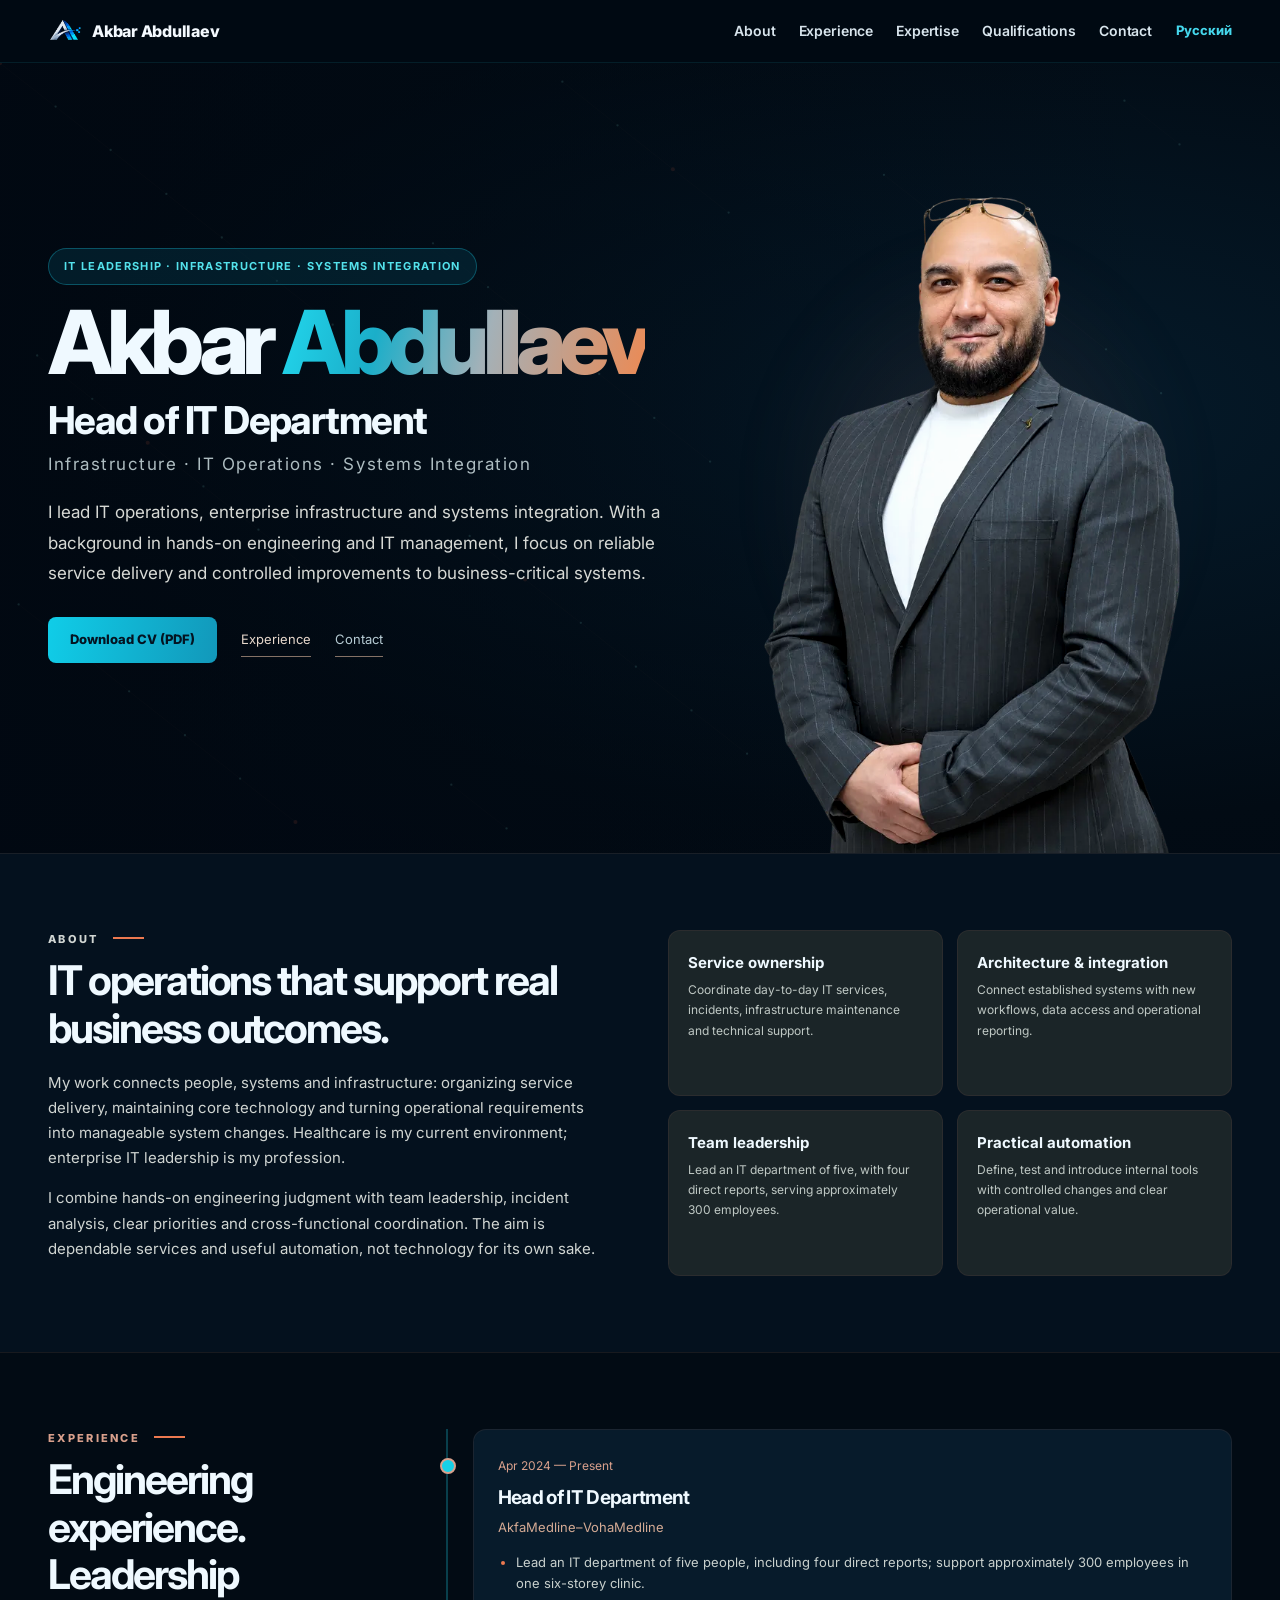
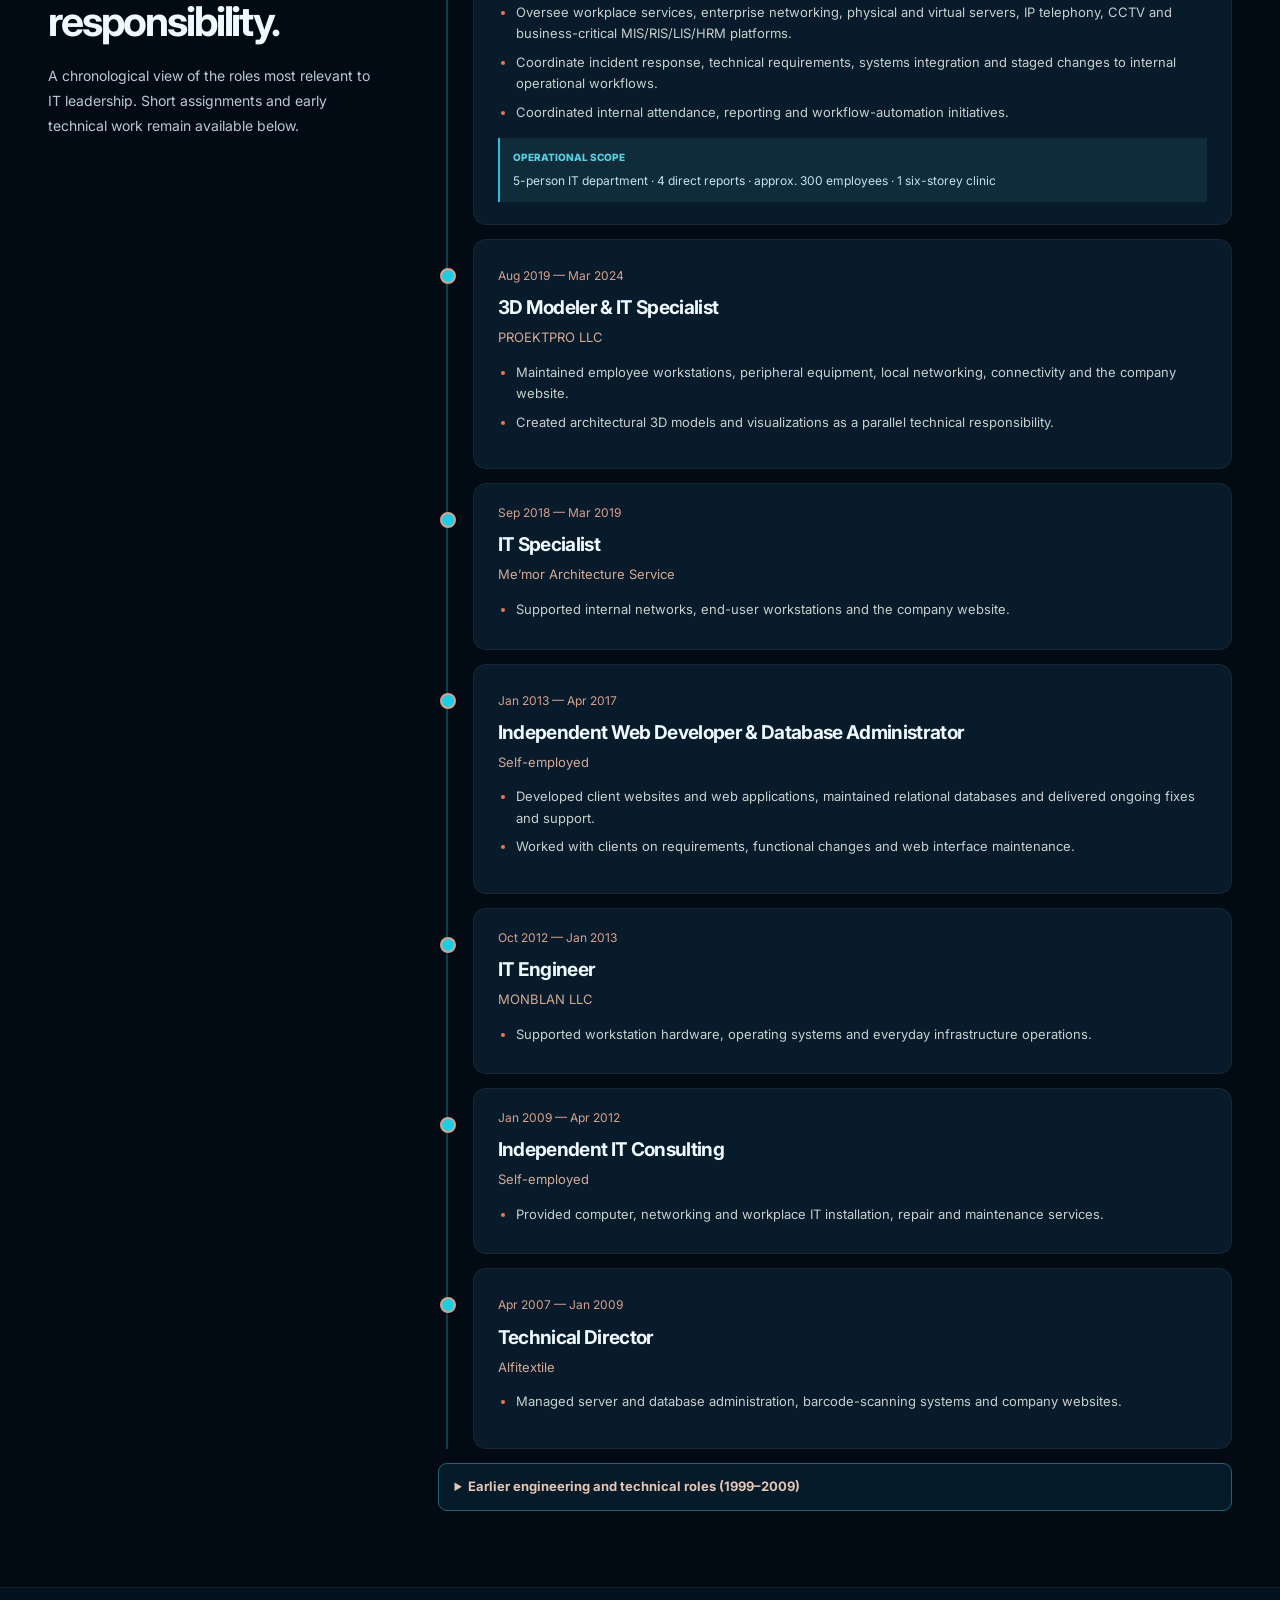
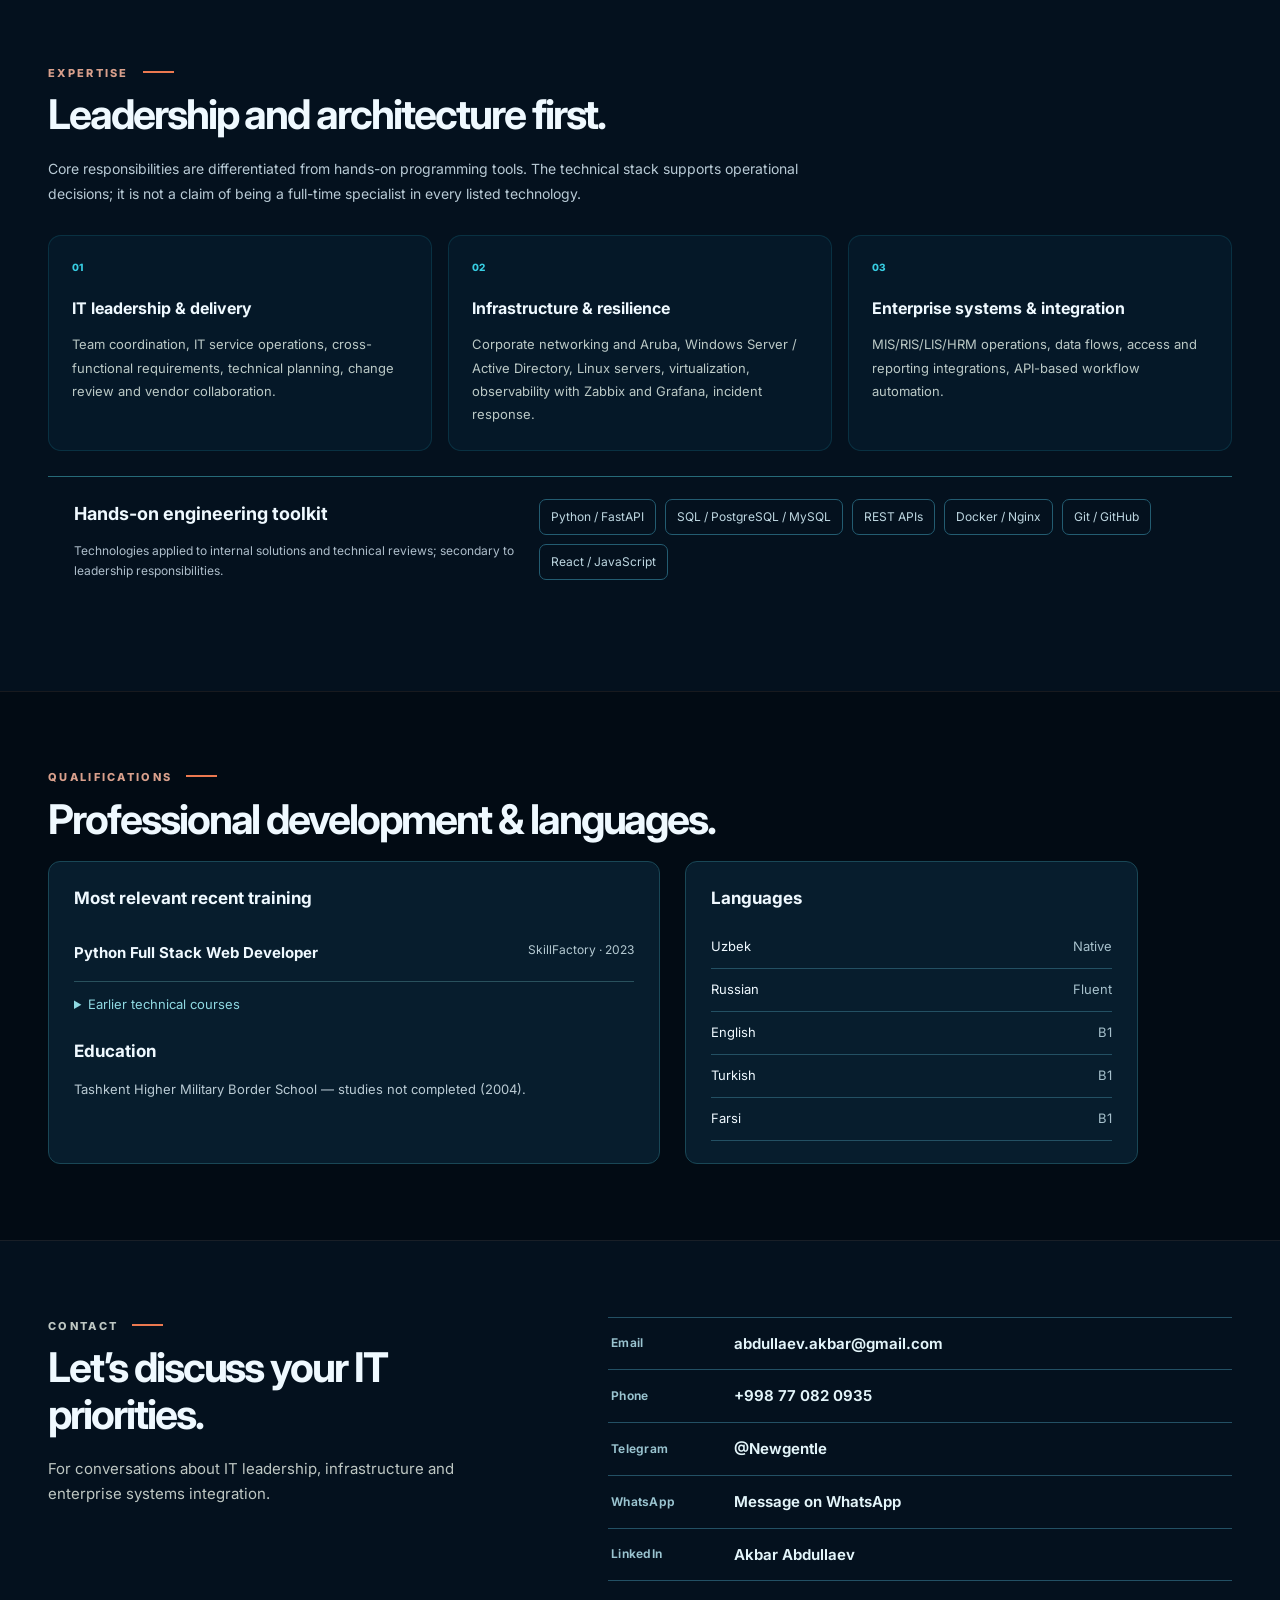
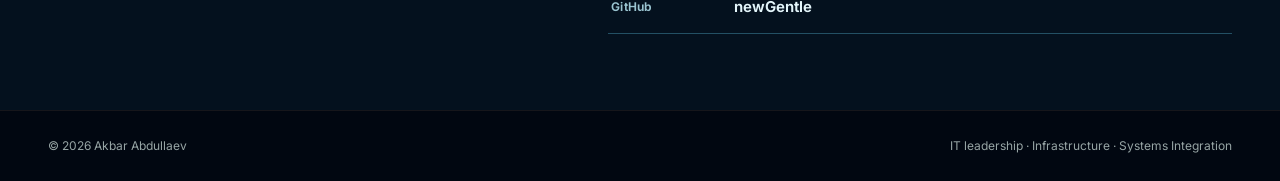
==== commit 271b4ab9: "cv-brand-monogram-favicon" ====
--- a/index.html
+++ b/index.html
@@ -1,4 +1,4 @@
-<!doctype html><html lang="en"><head><meta charset="utf-8"><link rel="icon" type="image/svg+xml" href="assets/favicon.svg"><meta name="viewport" content="width=device-width, initial-scale=1"><meta name="theme-color" content="#0b1215"><title>Akbar Abdullaev — Head of IT Department</title><meta name="description" content="Over 20 years in IT infrastructure, systems operations and integration. Currently leading the IT department at AkfaMedline–VohaMedline, supporting approximately 300 employees in one six-storey clinic."><link rel="stylesheet" href="assets/style.css"><link rel="stylesheet" href="assets/executive-design.css"><link rel="stylesheet" href="assets/editorial-upgrade.css"><script defer src="assets/app.js"></script><script src="assets/executive-globe.js" defer></script><link rel="canonical" href="https://newgentle.github.io/"><link rel="alternate" hreflang="en" href="https://newgentle.github.io/"><link rel="alternate" hreflang="ru" href="https://newgentle.github.io/ru/"><meta property="og:type" content="profile"><meta property="og:title" content="Akbar Abdullaev — Head of IT Department"><meta property="og:description" content="Head of IT: 20+ years in technology, leading a five-person team supporting ~300 employees. IT operations, infrastructure and systems integration."><meta property="og:url" content="https://newgentle.github.io/"><meta property="og:image" content="https://newgentle.github.io/assets/og-en.png"><meta property="og:image:width" content="1200"><meta property="og:image:height" content="630"><meta property="og:image:alt" content="Akbar Abdullaev — Head of IT"><meta name="twitter:card" content="summary_large_image"><meta name="twitter:image" content="https://newgentle.github.io/assets/og-en.png"></head><body><a class="skip" href="#main">Skip to content</a><header class="nav"><div class="wrap navin"><a class="name" href="#top">Akbar Abdullaev</a><nav id="navlinks" class="navlinks" aria-label="Navigation"><a href="#about">About</a><a href="#experience">Experience</a><a href="#expertise">Expertise</a><a href="#qualifications">Qualifications</a><a href="#contact">Contact</a></nav><div class="navact"><a class="lang" href="ru/" hreflang="ru">Русский</a></div><button type="button" class="menubtn" aria-label="Menu" aria-expanded="false" aria-controls="navlinks">☰</button></div><div class="progress" aria-hidden="true"></div></header>
+<!doctype html><html lang="en"><head><meta charset="utf-8"><link rel="icon" type="image/png" sizes="128x128" href="assets/favicon-a-128.png"><link rel="apple-touch-icon" href="assets/favicon-a-128.png"><meta name="viewport" content="width=device-width, initial-scale=1"><meta name="theme-color" content="#0b1215"><title>Akbar Abdullaev — Head of IT Department</title><meta name="description" content="Over 20 years in IT infrastructure, systems operations and integration. Currently leading the IT department at AkfaMedline–VohaMedline, supporting approximately 300 employees in one six-storey clinic."><link rel="stylesheet" href="assets/style.css"><link rel="stylesheet" href="assets/executive-design.css"><link rel="stylesheet" href="assets/editorial-upgrade.css"><script defer src="assets/app.js"></script><script src="assets/executive-globe.js" defer></script><link rel="canonical" href="https://newgentle.github.io/"><link rel="alternate" hreflang="en" href="https://newgentle.github.io/"><link rel="alternate" hreflang="ru" href="https://newgentle.github.io/ru/"><meta property="og:type" content="profile"><meta property="og:title" content="Akbar Abdullaev — Head of IT Department"><meta property="og:description" content="Head of IT: 20+ years in technology, leading a five-person team supporting ~300 employees. IT operations, infrastructure and systems integration."><meta property="og:url" content="https://newgentle.github.io/"><meta property="og:image" content="https://newgentle.github.io/assets/og-en.png"><meta property="og:image:width" content="1200"><meta property="og:image:height" content="630"><meta property="og:image:alt" content="Akbar Abdullaev — Head of IT"><meta name="twitter:card" content="summary_large_image"><meta name="twitter:image" content="https://newgentle.github.io/assets/og-en.png"></head><body><a class="skip" href="#main">Skip to content</a><header class="nav"><div class="wrap navin"><a class="name brand-lockup" href="#top"><img class="brand-icon" src="assets/favicon-a-128.png" alt="" width="36" height="36"><span>Akbar Abdullaev</span></a><nav id="navlinks" class="navlinks" aria-label="Navigation"><a href="#about">About</a><a href="#experience">Experience</a><a href="#expertise">Expertise</a><a href="#qualifications">Qualifications</a><a href="#contact">Contact</a></nav><div class="navact"><a class="lang" href="ru/" hreflang="ru">Русский</a></div><button type="button" class="menubtn" aria-label="Menu" aria-expanded="false" aria-controls="navlinks">☰</button></div><div class="progress" aria-hidden="true"></div></header>
 <main id="main"><section id="top" class="hero"><canvas id="executive-globe" aria-hidden="true"></canvas><canvas id="ambient" aria-hidden="true"></canvas><div class="wrap hero-layout"><div class="hero-copy"><div class="eyebrow">IT LEADERSHIP · INFRASTRUCTURE · SYSTEMS INTEGRATION</div><h1>Akbar <em>Abdullaev</em></h1><div class="role">Head of IT Department</div><p class="specialty">Infrastructure · IT Operations · Systems Integration</p><p class="intro">I lead IT operations, enterprise infrastructure and systems integration. With a background in hands-on engineering and IT management, I focus on reliable service delivery and controlled improvements to business-critical systems.</p><div class="actions"><a class="btn" href="assets/Akbar_Abdullaev_CV_EN.pdf" download>Download CV (PDF) </a><a href="#experience" class="textlink">Experience </a><a href="#contact" class="textlink textlink--quiet">Contact </a></div></div><div class="portrait"><img src="assets/portrait.webp" width="600" height="900" fetchpriority="high" alt="Portrait of Akbar Abdullaev"></div></div></section>
 <section class="section" id="about"><div class="wrap summary-grid"><div><p class="micro">ABOUT</p><h2>IT operations that support real business outcomes.</h2><p>My work connects people, systems and infrastructure: organizing service delivery, maintaining core technology and turning operational requirements into manageable system changes. Healthcare is my current environment; enterprise IT leadership is my profession.</p><p>I combine hands-on engineering judgment with team leadership, incident analysis, clear priorities and cross-functional coordination. The aim is dependable services and useful automation, not technology for its own sake.</p></div><div class="featurelist"><article class="feature appear"><b>Service ownership</b><p>Coordinate day-to-day IT services, incidents, infrastructure maintenance and technical support.</p></article><article class="feature appear"><b>Architecture &amp; integration</b><p>Connect established systems with new workflows, data access and operational reporting.</p></article><article class="feature appear"><b>Team leadership</b><p>Lead an IT department of five, with four direct reports, serving approximately 300 employees.</p></article><article class="feature appear"><b>Practical automation</b><p>Define, test and introduce internal tools with controlled changes and clear operational value.</p></article></div></div></section>
 <section class="section" id="experience"><div class="wrap experience-layout"><div><p class="micro">EXPERIENCE</p><h2>Engineering experience. Leadership responsibility.</h2><p class="section-subtext">A chronological view of the roles most relevant to IT leadership. Short assignments and early technical work remain available below.</p></div><div><div class="timeline"><article class="job appear"><time>Apr 2024 — Present</time><h3>Head of IT Department</h3><div class="org">AkfaMedline–VohaMedline</div><ul><li>Lead an IT department of five people, including four direct reports; support approximately 300 employees in one six-storey clinic.</li><li>Oversee workplace services, enterprise networking, physical and virtual servers, IP telephony, CCTV and business-critical MIS/RIS/LIS/HRM platforms.</li><li>Coordinate incident response, technical requirements, systems integration and staged changes to internal operational workflows.</li><li>Coordinated internal attendance, reporting and workflow-automation initiatives.</li></ul><p class="job-impact"><span>OPERATIONAL SCOPE</span>5-person IT department · 4 direct reports · approx. 300 employees · 1 six-storey clinic</p></article><article class="job appear"><time>Aug 2019 — Mar 2024</time><h3>3D Modeler &amp; IT Specialist</h3><div class="org">PROEKTPRO LLC</div><ul><li>Maintained employee workstations, peripheral equipment, local networking, connectivity and the company website.</li><li>Created architectural 3D models and visualizations as a parallel technical responsibility.</li></ul></article><article class="job appear job--brief"><time>Sep 2018 — Mar 2019</time><h3>IT Specialist</h3><div class="org">Me’mor Architecture Service</div><ul><li>Supported internal networks, end-user workstations and the company website.</li></ul></article><article class="job appear"><time>Jan 2013 — Apr 2017</time><h3>Independent Web Developer &amp; Database Administrator</h3><div class="org">Self-employed</div><ul><li>Developed client websites and web applications, maintained relational databases and delivered ongoing fixes and support.</li><li>Worked with clients on requirements, functional changes and web interface maintenance.</li></ul></article><article class="job appear job--brief"><time>Oct 2012 — Jan 2013</time><h3>IT Engineer</h3><div class="org">MONBLAN LLC</div><ul><li>Supported workstation hardware, operating systems and everyday infrastructure operations.</li></ul></article><article class="job appear job--brief"><time>Jan 2009 — Apr 2012</time><h3>Independent IT Consulting</h3><div class="org">Self-employed</div><ul><li>Provided computer, networking and workplace IT installation, repair and maintenance services.</li></ul></article><article class="job appear"><time>Apr 2007 — Jan 2009</time><h3>Technical Director</h3><div class="org">Alfitextile</div><ul><li>Managed server and database administration, barcode-scanning systems and company websites.</li></ul></article></div><details class="earlier"><summary>Earlier engineering and technical roles (1999–2009)</summary><ul><li>2009 — Technical Director, VIA Karavan Studio (overlapping independent work)</li><li>2007 — Technical Operator, Zarafshan Trans</li><li>2005–2006 — IT Specialist, Socio-Economic College</li><li>2005 — Technical Operator, Yuldosh Co. / Uzbekistan Railways</li><li>2004–2005 — IT Training Volunteer, IATP / IREX</li><li>2000 — Senior IT Support Specialist, OAZIS</li><li>1999–2000 — Engineer, Automatic Systems, Surkhandarya Railway Directorate</li></ul></details></div></div></section>
--- a/assets/editorial-upgrade.css
+++ b/assets/editorial-upgrade.css
@@ -5,3 +5,8 @@
 .hero .actions .btn:hover{filter:brightness(1.16);box-shadow:0 0 0 2px rgba(19,206,234,.3),0 8px 24px rgba(2,146,193,.22);transform:translateY(-2px)}
 .hero .actions .btn:focus-visible{outline:3px solid #f3aa77;outline-offset:3px}
 @media(prefers-reduced-motion:reduce){.hero .actions .btn{transition:none}.hero .actions .btn:hover{transform:none}}
+
+/* Personal monogram lockup */
+.brand-lockup{display:inline-flex;align-items:center;gap:9px;white-space:nowrap;text-decoration:none}
+.brand-lockup .brand-icon{width:35px;height:35px;object-fit:contain;flex:none}
+@media(max-width:480px){.brand-lockup .brand-icon{width:29px;height:29px}.brand-lockup{gap:7px}}
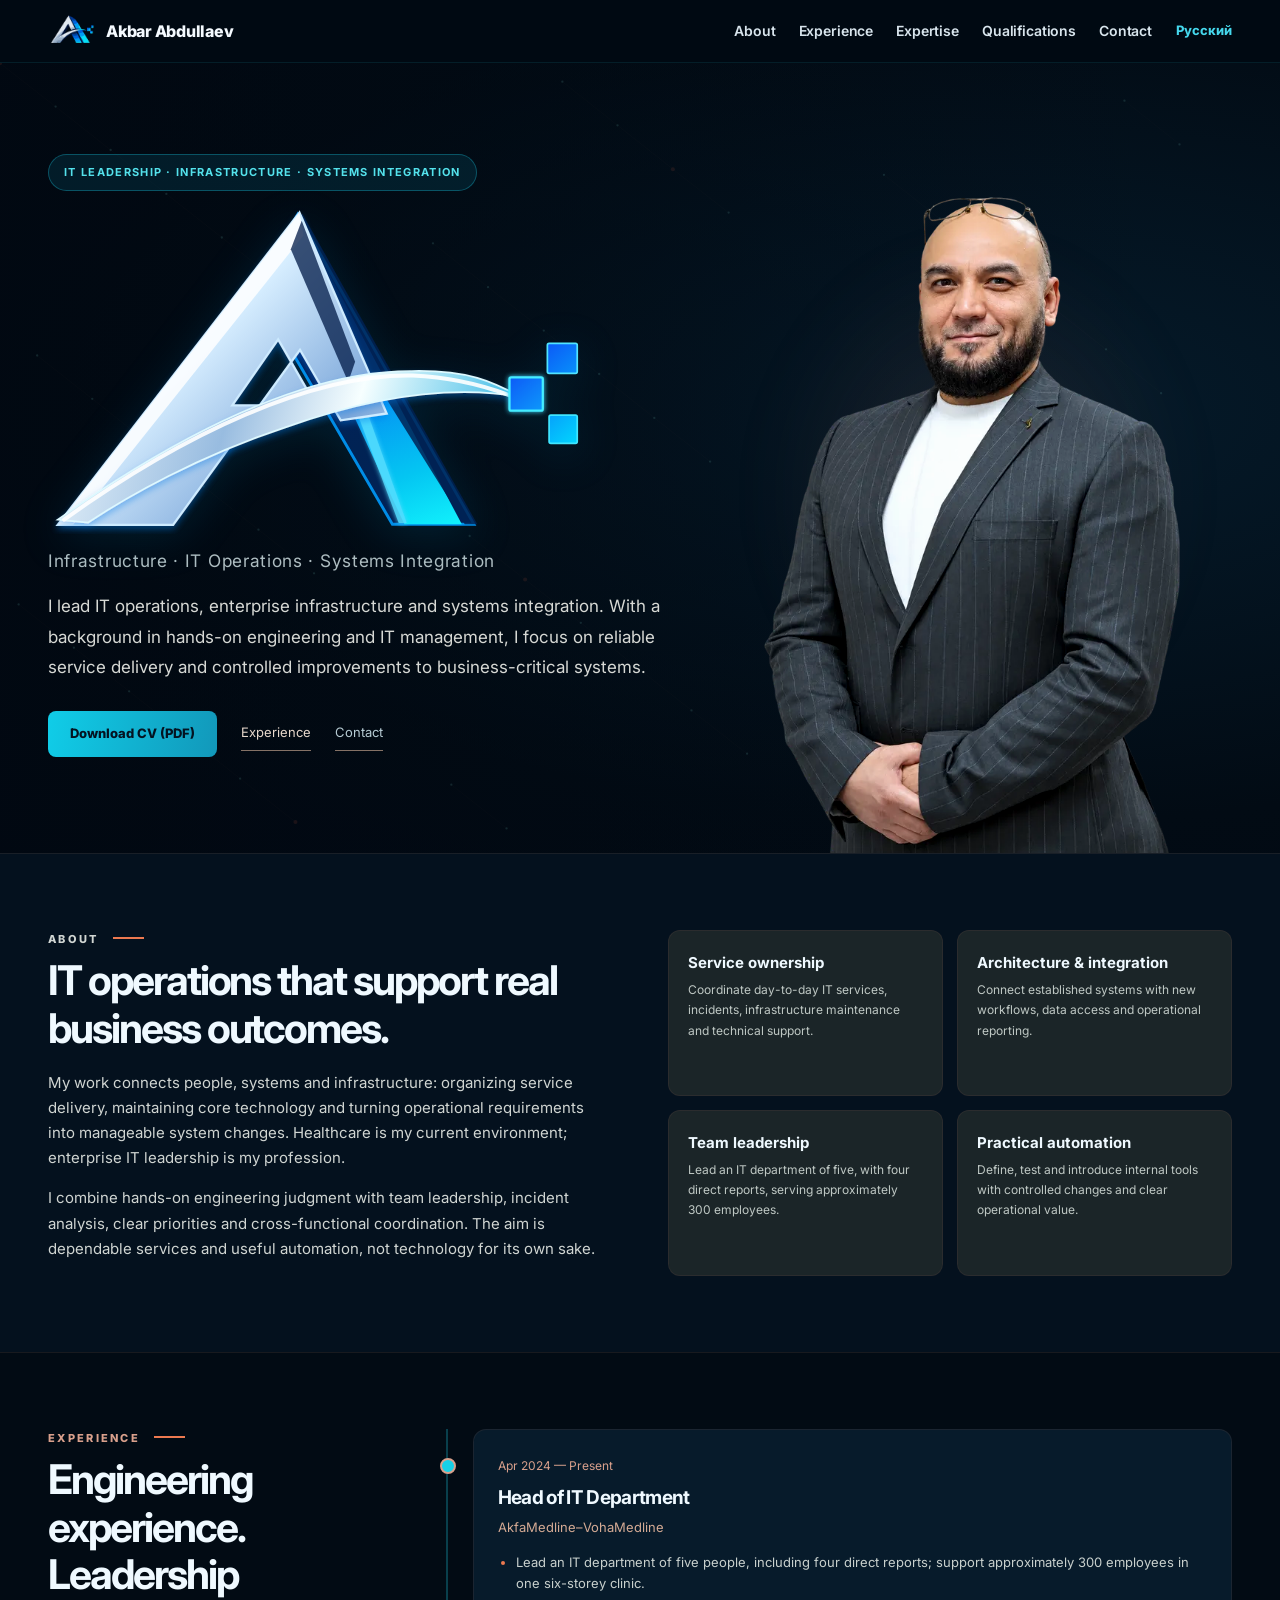
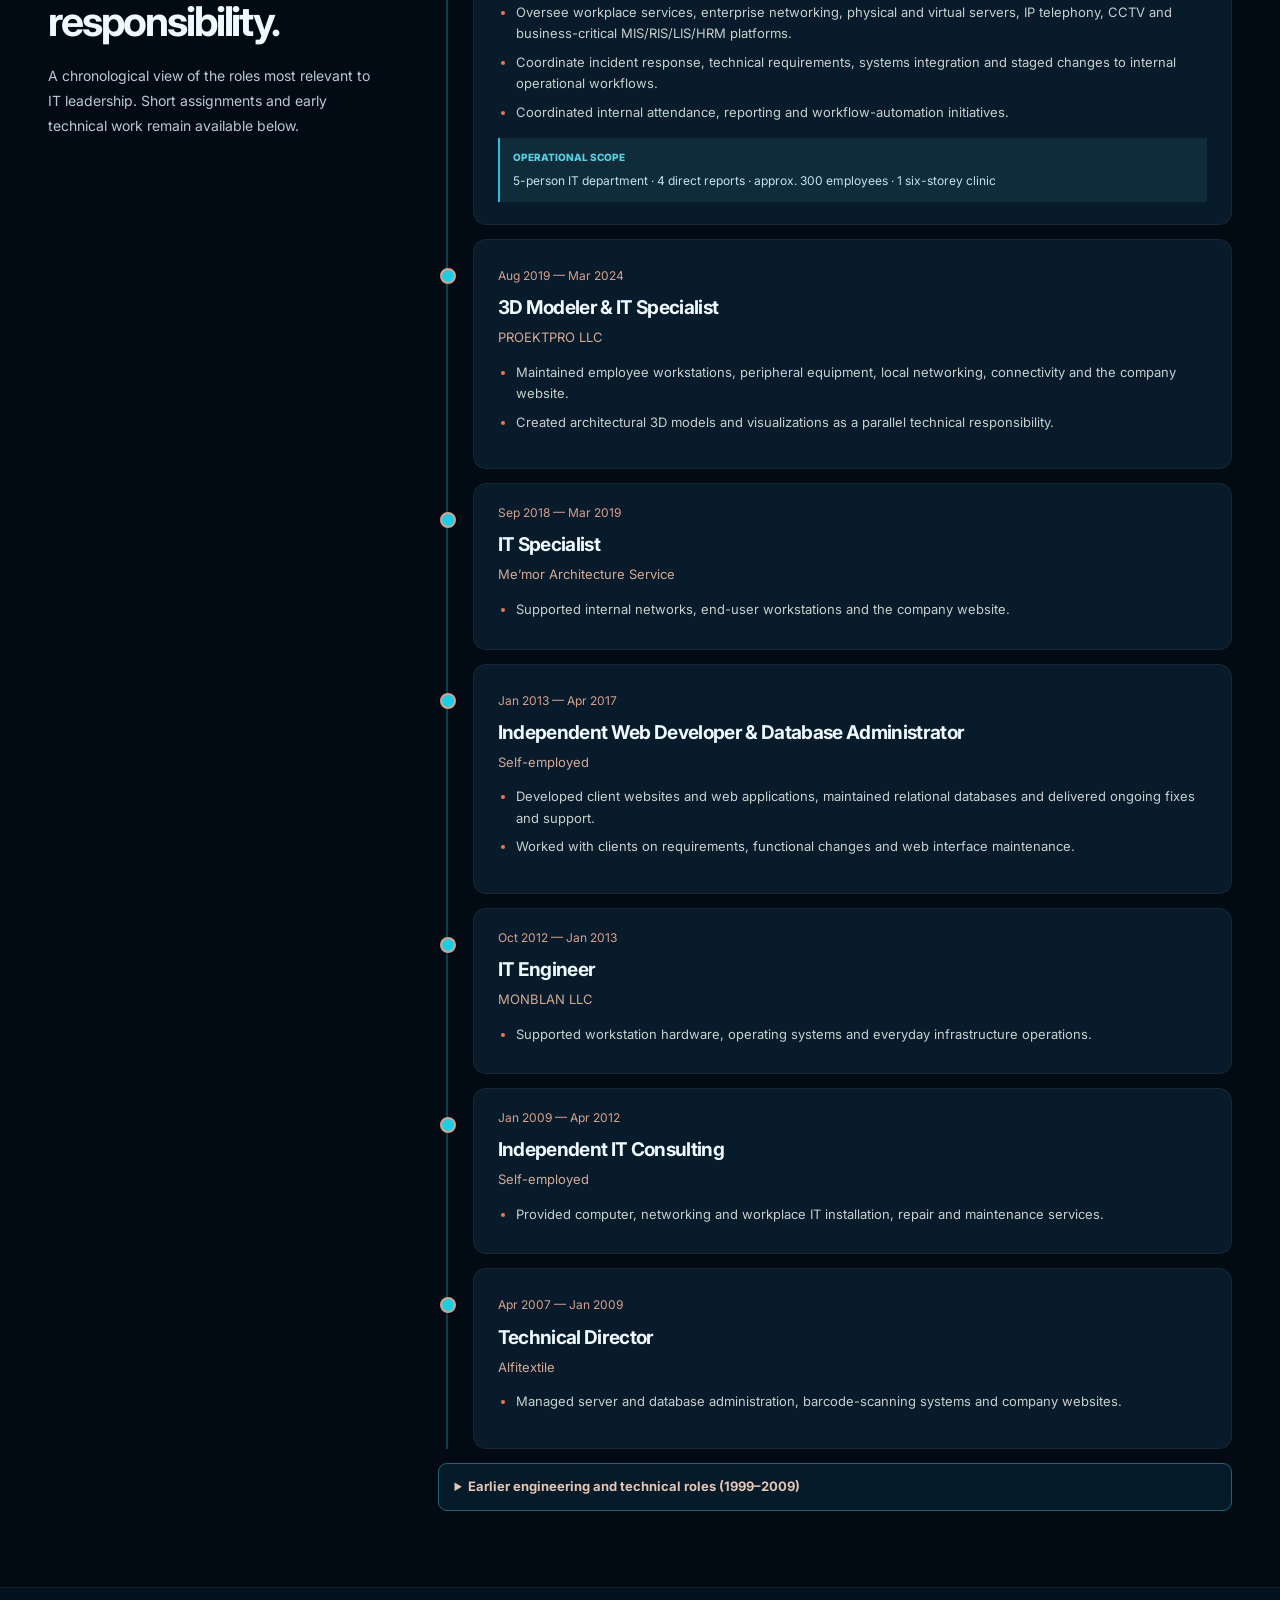
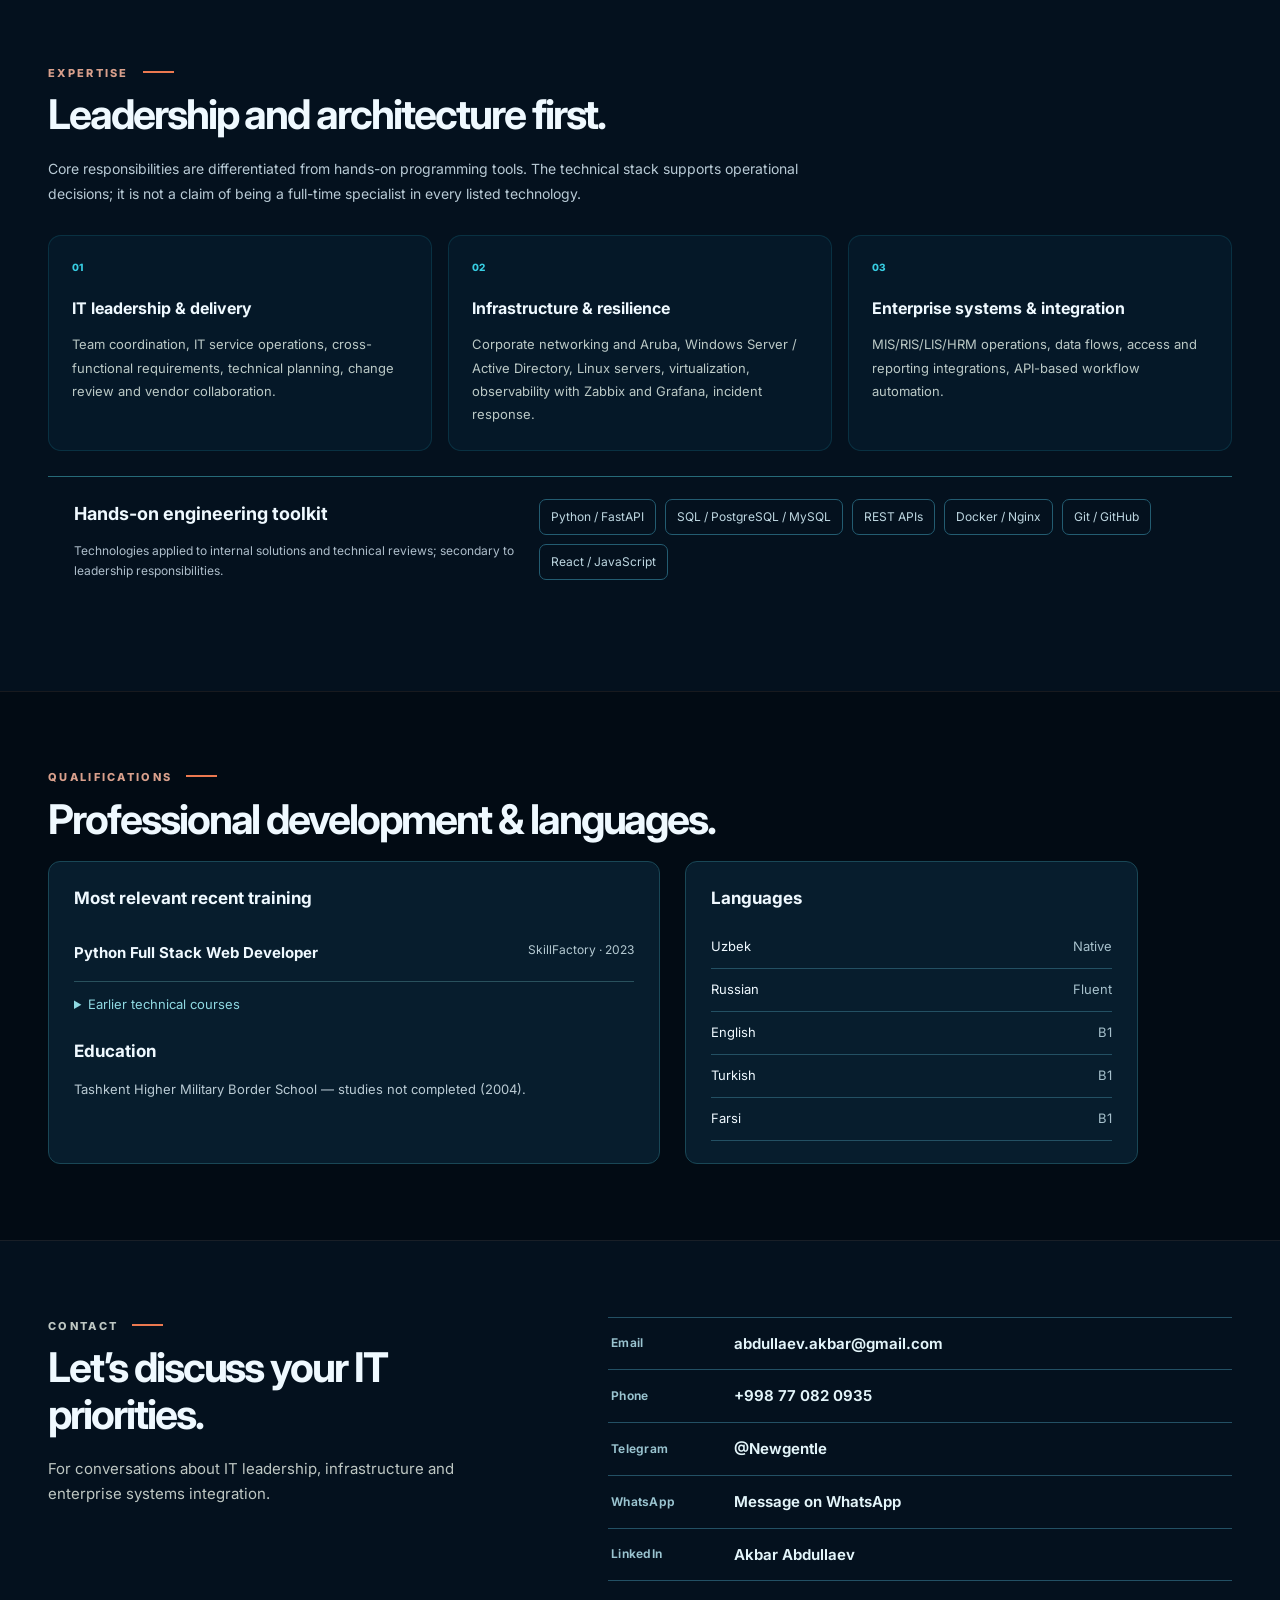
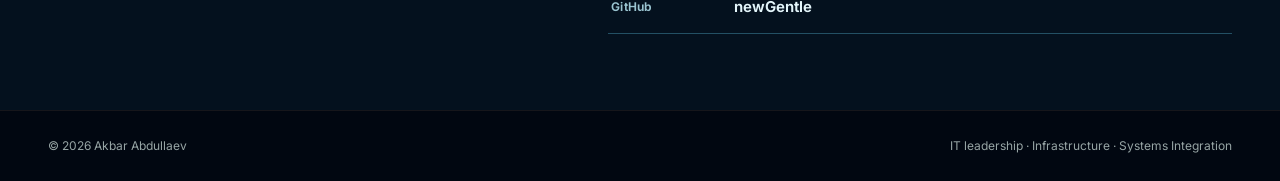
==== commit 19d00707: "cv-hero-monogram-favicon-v6" ====
--- a/index.html
+++ b/index.html
@@ -1,5 +1,5 @@
-<!doctype html><html lang="en"><head><meta charset="utf-8"><link rel="icon" type="image/png" sizes="128x128" href="assets/favicon-a-128.png"><link rel="apple-touch-icon" href="assets/favicon-a-128.png"><meta name="viewport" content="width=device-width, initial-scale=1"><meta name="theme-color" content="#0b1215"><title>Akbar Abdullaev — Head of IT Department</title><meta name="description" content="Over 20 years in IT infrastructure, systems operations and integration. Currently leading the IT department at AkfaMedline–VohaMedline, supporting approximately 300 employees in one six-storey clinic."><link rel="stylesheet" href="assets/style.css"><link rel="stylesheet" href="assets/executive-design.css"><link rel="stylesheet" href="assets/editorial-upgrade.css"><script defer src="assets/app.js"></script><script src="assets/executive-globe.js" defer></script><link rel="canonical" href="https://newgentle.github.io/"><link rel="alternate" hreflang="en" href="https://newgentle.github.io/"><link rel="alternate" hreflang="ru" href="https://newgentle.github.io/ru/"><meta property="og:type" content="profile"><meta property="og:title" content="Akbar Abdullaev — Head of IT Department"><meta property="og:description" content="Head of IT: 20+ years in technology, leading a five-person team supporting ~300 employees. IT operations, infrastructure and systems integration."><meta property="og:url" content="https://newgentle.github.io/"><meta property="og:image" content="https://newgentle.github.io/assets/og-en.png"><meta property="og:image:width" content="1200"><meta property="og:image:height" content="630"><meta property="og:image:alt" content="Akbar Abdullaev — Head of IT"><meta name="twitter:card" content="summary_large_image"><meta name="twitter:image" content="https://newgentle.github.io/assets/og-en.png"></head><body><a class="skip" href="#main">Skip to content</a><header class="nav"><div class="wrap navin"><a class="name brand-lockup" href="#top"><img class="brand-icon" src="assets/favicon-a-128.png" alt="" width="36" height="36"><span>Akbar Abdullaev</span></a><nav id="navlinks" class="navlinks" aria-label="Navigation"><a href="#about">About</a><a href="#experience">Experience</a><a href="#expertise">Expertise</a><a href="#qualifications">Qualifications</a><a href="#contact">Contact</a></nav><div class="navact"><a class="lang" href="ru/" hreflang="ru">Русский</a></div><button type="button" class="menubtn" aria-label="Menu" aria-expanded="false" aria-controls="navlinks">☰</button></div><div class="progress" aria-hidden="true"></div></header>
-<main id="main"><section id="top" class="hero"><canvas id="executive-globe" aria-hidden="true"></canvas><canvas id="ambient" aria-hidden="true"></canvas><div class="wrap hero-layout"><div class="hero-copy"><div class="eyebrow">IT LEADERSHIP · INFRASTRUCTURE · SYSTEMS INTEGRATION</div><h1>Akbar <em>Abdullaev</em></h1><div class="role">Head of IT Department</div><p class="specialty">Infrastructure · IT Operations · Systems Integration</p><p class="intro">I lead IT operations, enterprise infrastructure and systems integration. With a background in hands-on engineering and IT management, I focus on reliable service delivery and controlled improvements to business-critical systems.</p><div class="actions"><a class="btn" href="assets/Akbar_Abdullaev_CV_EN.pdf" download>Download CV (PDF) </a><a href="#experience" class="textlink">Experience </a><a href="#contact" class="textlink textlink--quiet">Contact </a></div></div><div class="portrait"><img src="assets/portrait.webp" width="600" height="900" fetchpriority="high" alt="Portrait of Akbar Abdullaev"></div></div></section>
+<!doctype html><html lang="en"><head><meta charset="utf-8"><link rel="icon" type="image/svg+xml" href="assets/brand-favicon-v6.svg"><link rel="icon" type="image/png" sizes="32x32" href="assets/brand-favicon-v6-32.png"><link rel="shortcut icon" href="favicon.ico" type="image/x-icon"><link rel="apple-touch-icon" sizes="180x180" href="assets/brand-favicon-v6-180.png"><meta name="viewport" content="width=device-width, initial-scale=1"><meta name="theme-color" content="#0b1215"><title>Akbar Abdullaev — Head of IT Department</title><meta name="description" content="Over 20 years in IT infrastructure, systems operations and integration. Currently leading the IT department at AkfaMedline–VohaMedline, supporting approximately 300 employees in one six-storey clinic."><link rel="stylesheet" href="assets/style.css"><link rel="stylesheet" href="assets/executive-design.css"><link rel="stylesheet" href="assets/editorial-upgrade.css"><script defer src="assets/app.js"></script><script src="assets/executive-globe.js" defer></script><link rel="canonical" href="https://newgentle.github.io/"><link rel="alternate" hreflang="en" href="https://newgentle.github.io/"><link rel="alternate" hreflang="ru" href="https://newgentle.github.io/ru/"><meta property="og:type" content="profile"><meta property="og:title" content="Akbar Abdullaev — Head of IT Department"><meta property="og:description" content="Head of IT: 20+ years in technology, leading a five-person team supporting ~300 employees. IT operations, infrastructure and systems integration."><meta property="og:url" content="https://newgentle.github.io/"><meta property="og:image" content="https://newgentle.github.io/assets/og-en.png"><meta property="og:image:width" content="1200"><meta property="og:image:height" content="630"><meta property="og:image:alt" content="Akbar Abdullaev — Head of IT"><meta name="twitter:card" content="summary_large_image"><meta name="twitter:image" content="https://newgentle.github.io/assets/og-en.png"></head><body><a class="skip" href="#main">Skip to content</a><header class="nav"><div class="wrap navin"><a class="name brand-lockup" href="#top"><img class="brand-icon" src="assets/favicon-a-128.png" alt="" width="36" height="36"><span>Akbar Abdullaev</span></a><nav id="navlinks" class="navlinks" aria-label="Navigation"><a href="#about">About</a><a href="#experience">Experience</a><a href="#expertise">Expertise</a><a href="#qualifications">Qualifications</a><a href="#contact">Contact</a></nav><div class="navact"><a class="lang" href="ru/" hreflang="ru">Русский</a></div><button type="button" class="menubtn" aria-label="Menu" aria-expanded="false" aria-controls="navlinks">☰</button></div><div class="progress" aria-hidden="true"></div></header>
+<main id="main"><section id="top" class="hero"><canvas id="executive-globe" aria-hidden="true"></canvas><canvas id="ambient" aria-hidden="true"></canvas><div class="wrap hero-layout"><div class="hero-copy"><div class="eyebrow">IT LEADERSHIP · INFRASTRUCTURE · SYSTEMS INTEGRATION</div><h1 class="visually-hidden">Akbar Abdullaev — Head of IT Department</h1><div class="hero-emblem" role="img" aria-label="Personal monogram of Akbar Abdullaev"><img src="assets/hero-monogram-v6.svg" alt="" width="1000" height="575" decoding="async"></div><p class="specialty">Infrastructure · IT Operations · Systems Integration</p><p class="intro">I lead IT operations, enterprise infrastructure and systems integration. With a background in hands-on engineering and IT management, I focus on reliable service delivery and controlled improvements to business-critical systems.</p><div class="actions"><a class="btn" href="assets/Akbar_Abdullaev_CV_EN.pdf" download>Download CV (PDF) </a><a href="#experience" class="textlink">Experience </a><a href="#contact" class="textlink textlink--quiet">Contact </a></div></div><div class="portrait"><img src="assets/portrait.webp" width="600" height="900" fetchpriority="high" alt="Portrait of Akbar Abdullaev"></div></div></section>
 <section class="section" id="about"><div class="wrap summary-grid"><div><p class="micro">ABOUT</p><h2>IT operations that support real business outcomes.</h2><p>My work connects people, systems and infrastructure: organizing service delivery, maintaining core technology and turning operational requirements into manageable system changes. Healthcare is my current environment; enterprise IT leadership is my profession.</p><p>I combine hands-on engineering judgment with team leadership, incident analysis, clear priorities and cross-functional coordination. The aim is dependable services and useful automation, not technology for its own sake.</p></div><div class="featurelist"><article class="feature appear"><b>Service ownership</b><p>Coordinate day-to-day IT services, incidents, infrastructure maintenance and technical support.</p></article><article class="feature appear"><b>Architecture &amp; integration</b><p>Connect established systems with new workflows, data access and operational reporting.</p></article><article class="feature appear"><b>Team leadership</b><p>Lead an IT department of five, with four direct reports, serving approximately 300 employees.</p></article><article class="feature appear"><b>Practical automation</b><p>Define, test and introduce internal tools with controlled changes and clear operational value.</p></article></div></div></section>
 <section class="section" id="experience"><div class="wrap experience-layout"><div><p class="micro">EXPERIENCE</p><h2>Engineering experience. Leadership responsibility.</h2><p class="section-subtext">A chronological view of the roles most relevant to IT leadership. Short assignments and early technical work remain available below.</p></div><div><div class="timeline"><article class="job appear"><time>Apr 2024 — Present</time><h3>Head of IT Department</h3><div class="org">AkfaMedline–VohaMedline</div><ul><li>Lead an IT department of five people, including four direct reports; support approximately 300 employees in one six-storey clinic.</li><li>Oversee workplace services, enterprise networking, physical and virtual servers, IP telephony, CCTV and business-critical MIS/RIS/LIS/HRM platforms.</li><li>Coordinate incident response, technical requirements, systems integration and staged changes to internal operational workflows.</li><li>Coordinated internal attendance, reporting and workflow-automation initiatives.</li></ul><p class="job-impact"><span>OPERATIONAL SCOPE</span>5-person IT department · 4 direct reports · approx. 300 employees · 1 six-storey clinic</p></article><article class="job appear"><time>Aug 2019 — Mar 2024</time><h3>3D Modeler &amp; IT Specialist</h3><div class="org">PROEKTPRO LLC</div><ul><li>Maintained employee workstations, peripheral equipment, local networking, connectivity and the company website.</li><li>Created architectural 3D models and visualizations as a parallel technical responsibility.</li></ul></article><article class="job appear job--brief"><time>Sep 2018 — Mar 2019</time><h3>IT Specialist</h3><div class="org">Me’mor Architecture Service</div><ul><li>Supported internal networks, end-user workstations and the company website.</li></ul></article><article class="job appear"><time>Jan 2013 — Apr 2017</time><h3>Independent Web Developer &amp; Database Administrator</h3><div class="org">Self-employed</div><ul><li>Developed client websites and web applications, maintained relational databases and delivered ongoing fixes and support.</li><li>Worked with clients on requirements, functional changes and web interface maintenance.</li></ul></article><article class="job appear job--brief"><time>Oct 2012 — Jan 2013</time><h3>IT Engineer</h3><div class="org">MONBLAN LLC</div><ul><li>Supported workstation hardware, operating systems and everyday infrastructure operations.</li></ul></article><article class="job appear job--brief"><time>Jan 2009 — Apr 2012</time><h3>Independent IT Consulting</h3><div class="org">Self-employed</div><ul><li>Provided computer, networking and workplace IT installation, repair and maintenance services.</li></ul></article><article class="job appear"><time>Apr 2007 — Jan 2009</time><h3>Technical Director</h3><div class="org">Alfitextile</div><ul><li>Managed server and database administration, barcode-scanning systems and company websites.</li></ul></article></div><details class="earlier"><summary>Earlier engineering and technical roles (1999–2009)</summary><ul><li>2009 — Technical Director, VIA Karavan Studio (overlapping independent work)</li><li>2007 — Technical Operator, Zarafshan Trans</li><li>2005–2006 — IT Specialist, Socio-Economic College</li><li>2005 — Technical Operator, Yuldosh Co. / Uzbekistan Railways</li><li>2004–2005 — IT Training Volunteer, IATP / IREX</li><li>2000 — Senior IT Support Specialist, OAZIS</li><li>1999–2000 — Engineer, Automatic Systems, Surkhandarya Railway Directorate</li></ul></details></div></div></section>
 <section class="section" id="expertise"><div class="wrap"><p class="micro">EXPERTISE</p><h2>Leadership and architecture first.</h2><p class="section-subtext skills-subtext">Core responsibilities are differentiated from hands-on programming tools. The technical stack supports operational decisions; it is not a claim of being a full-time specialist in every listed technology.</p><div class="skills-grid primary-skills"><article class="skill appear skill--primary"><span class="skill-number">01</span><h3>IT leadership &amp; delivery</h3><p>Team coordination, IT service operations, cross-functional requirements, technical planning, change review and vendor collaboration.</p></article><article class="skill appear skill--primary"><span class="skill-number">02</span><h3>Infrastructure &amp; resilience</h3><p>Corporate networking and Aruba, Windows Server / Active Directory, Linux servers, virtualization, observability with Zabbix and Grafana, incident response.</p></article><article class="skill appear skill--primary"><span class="skill-number">03</span><h3>Enterprise systems &amp; integration</h3><p>MIS/RIS/LIS/HRM operations, data flows, access and reporting integrations, API-based workflow automation.</p></article></div><div class="hands-on appear"><div><h3>Hands-on engineering toolkit</h3><p>Technologies applied to internal solutions and technical reviews; secondary to leadership responsibilities.</p></div><div class="tools"><span class="tool-chip">Python / FastAPI</span><span class="tool-chip">SQL / PostgreSQL / MySQL</span><span class="tool-chip">REST APIs</span><span class="tool-chip">Docker / Nginx</span><span class="tool-chip">Git / GitHub</span><span class="tool-chip">React / JavaScript</span></div></div></div></section>
--- a/assets/editorial-upgrade.css
+++ b/assets/editorial-upgrade.css
@@ -10,3 +10,12 @@
 .brand-lockup{display:inline-flex;align-items:center;gap:9px;white-space:nowrap;text-decoration:none}
 .brand-lockup .brand-icon{width:35px;height:35px;object-fit:contain;flex:none}
 @media(max-width:480px){.brand-lockup .brand-icon{width:29px;height:29px}.brand-lockup{gap:7px}}
+
+/* 2026-10-24: approved A emblem replaces duplicate hero name and title. */
+.visually-hidden{position:absolute!important;width:1px!important;height:1px!important;padding:0!important;margin:-1px!important;overflow:hidden!important;clip:rect(0,0,0,0)!important;white-space:nowrap!important;border:0!important}
+.hero-emblem{width:min(100%,590px);margin:13px 0 14px;position:relative;z-index:1;filter:drop-shadow(0 9px 22px rgba(1,149,208,.15))}
+.hero-emblem img{width:100%;height:auto;max-height:330px;object-fit:contain;object-position:left center;display:block}
+.hero-copy .specialty{font-size:clamp(14px,1.35vw,18px);letter-spacing:.04em;line-height:1.45;margin-bottom:18px}
+.brand-lockup .brand-icon{width:49px;height:49px;object-fit:contain;flex:none}
+@media(max-width:880px){.hero-emblem{max-width:480px}.hero-emblem img{max-height:290px}.brand-lockup .brand-icon{width:40px;height:40px}}
+@media(max-width:480px){.hero-emblem{max-width:100%;margin:8px 0 13px}.hero-emblem img{max-height:225px}.brand-lockup .brand-icon{width:36px;height:36px}}
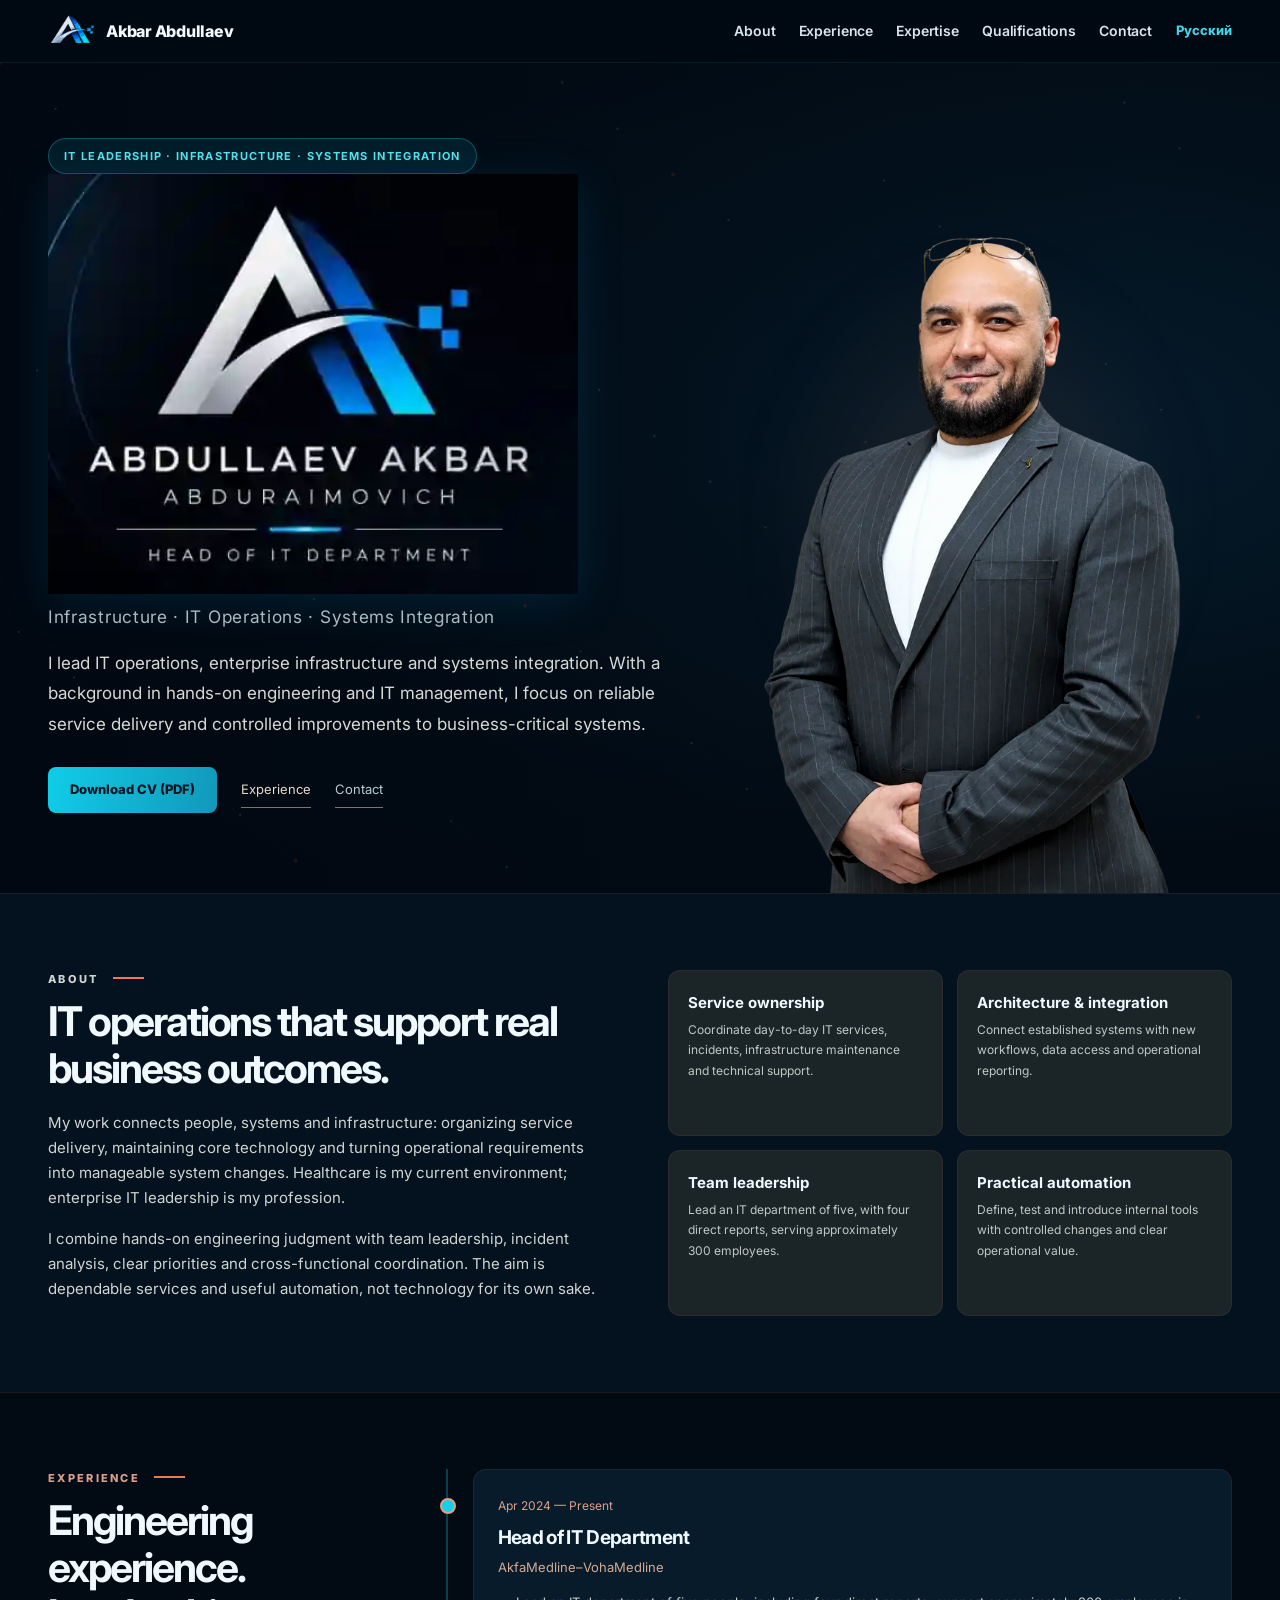
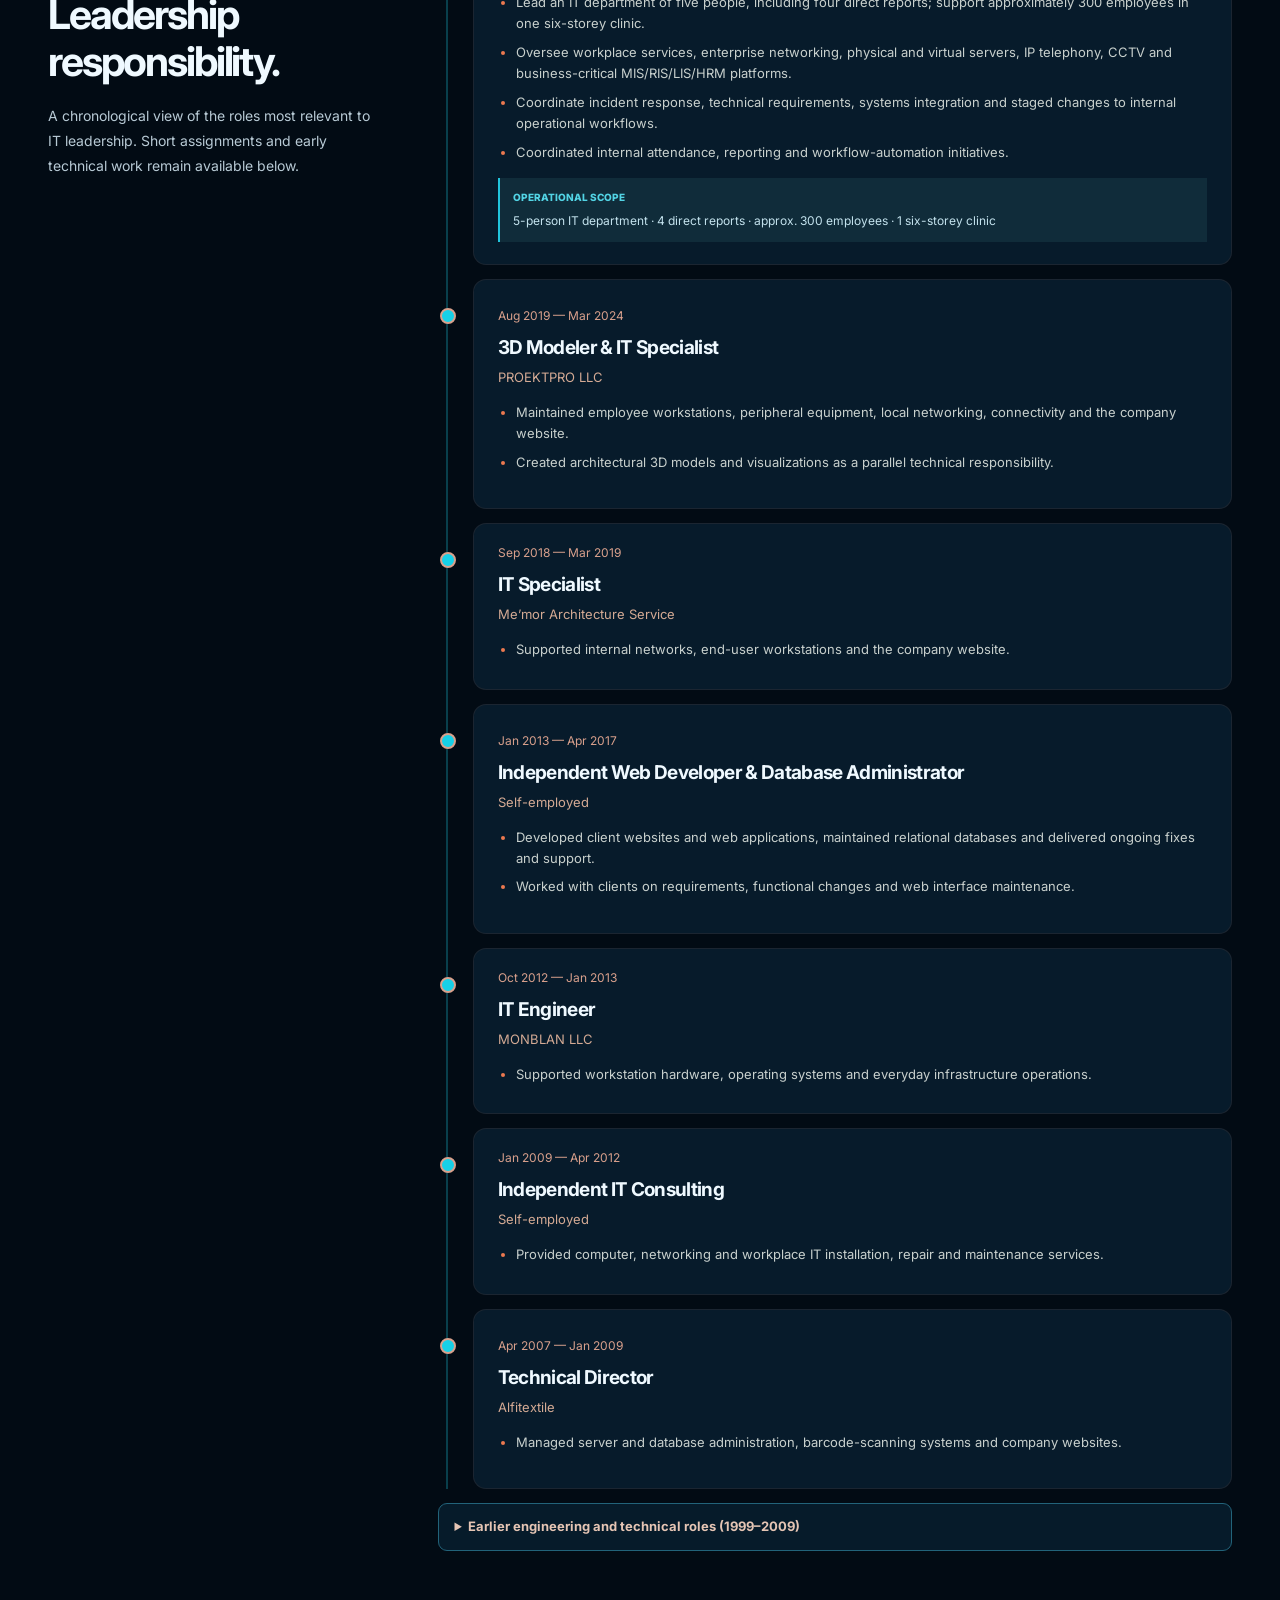
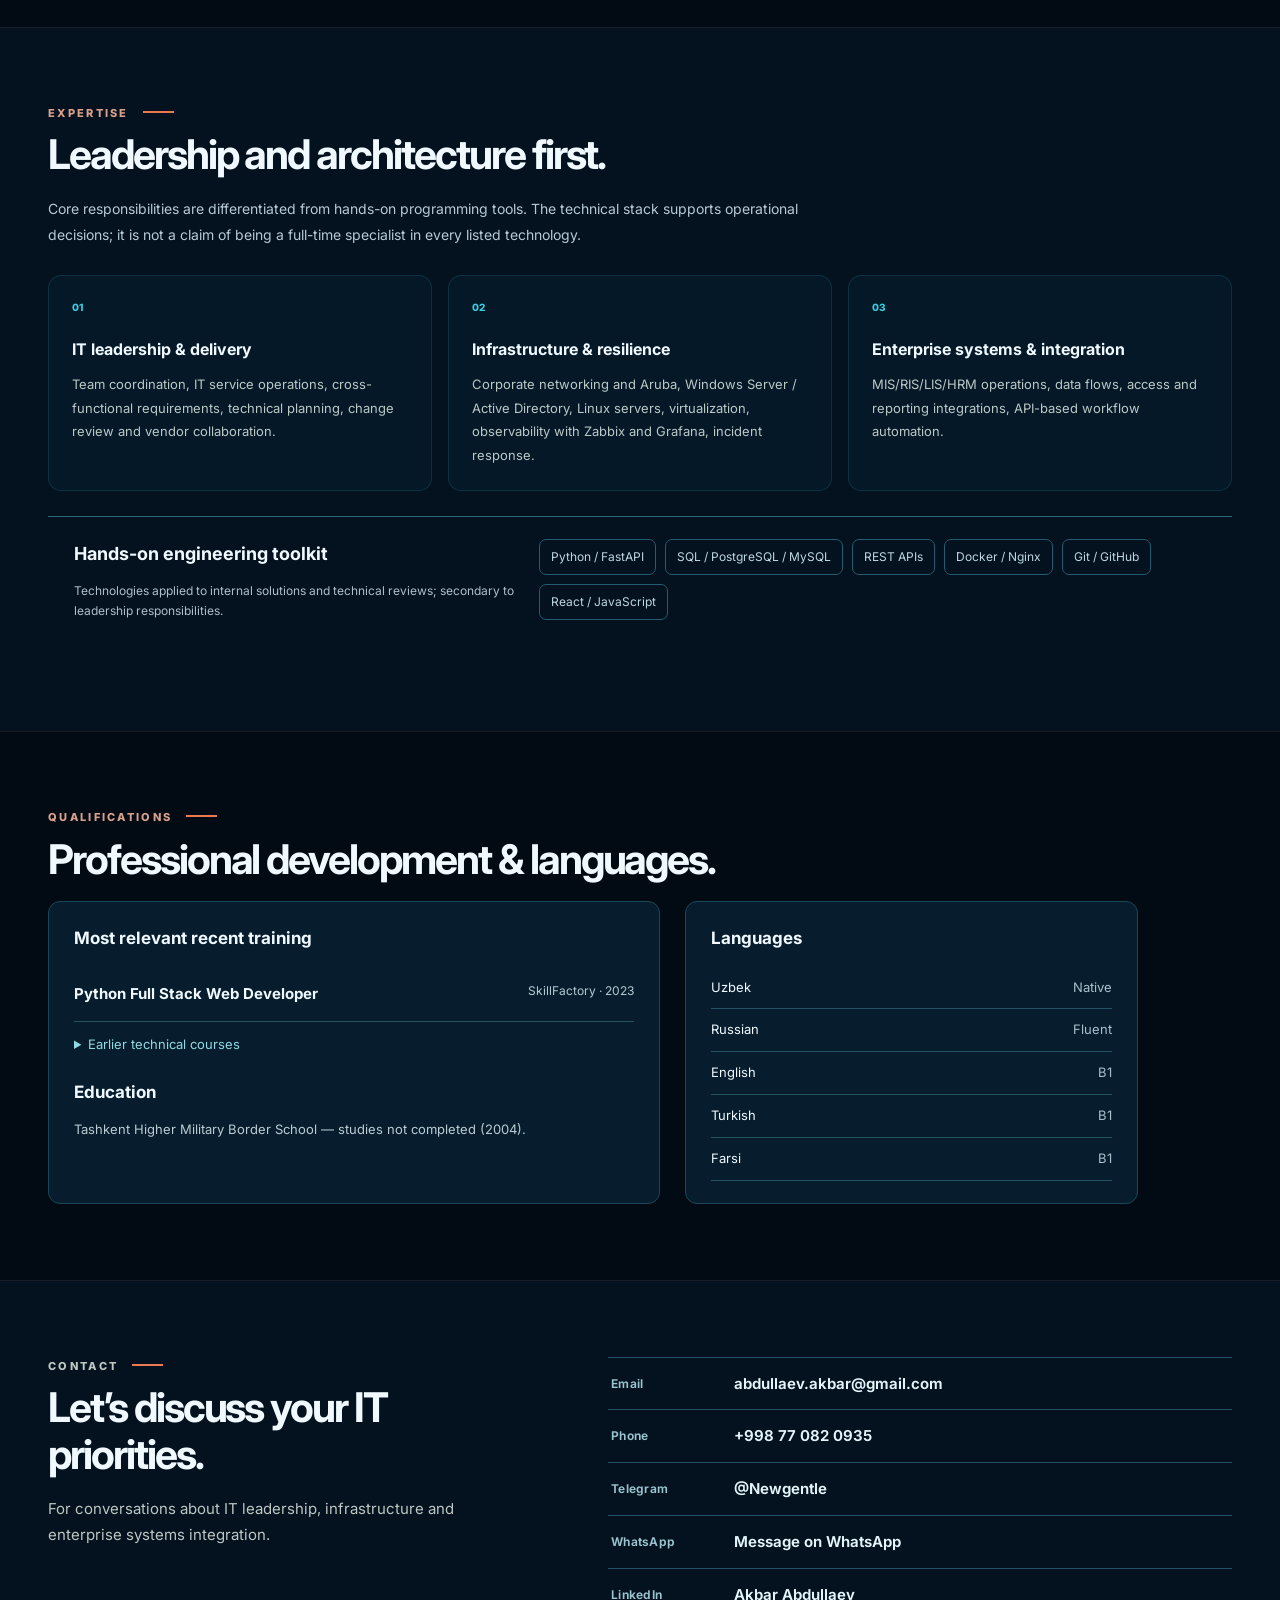
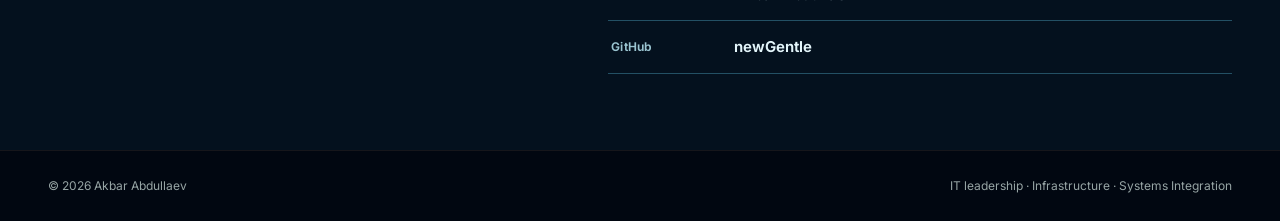
==== commit 998f7571: "cv-use-authentic-complete-logo" ====
--- a/index.html
+++ b/index.html
@@ -1,5 +1,5 @@
 <!doctype html><html lang="en"><head><meta charset="utf-8"><link rel="icon" type="image/svg+xml" href="assets/brand-favicon-v6.svg"><link rel="icon" type="image/png" sizes="32x32" href="assets/brand-favicon-v6-32.png"><link rel="shortcut icon" href="favicon.ico" type="image/x-icon"><link rel="apple-touch-icon" sizes="180x180" href="assets/brand-favicon-v6-180.png"><meta name="viewport" content="width=device-width, initial-scale=1"><meta name="theme-color" content="#0b1215"><title>Akbar Abdullaev — Head of IT Department</title><meta name="description" content="Over 20 years in IT infrastructure, systems operations and integration. Currently leading the IT department at AkfaMedline–VohaMedline, supporting approximately 300 employees in one six-storey clinic."><link rel="stylesheet" href="assets/style.css"><link rel="stylesheet" href="assets/executive-design.css"><link rel="stylesheet" href="assets/editorial-upgrade.css"><script defer src="assets/app.js"></script><script src="assets/executive-globe.js" defer></script><link rel="canonical" href="https://newgentle.github.io/"><link rel="alternate" hreflang="en" href="https://newgentle.github.io/"><link rel="alternate" hreflang="ru" href="https://newgentle.github.io/ru/"><meta property="og:type" content="profile"><meta property="og:title" content="Akbar Abdullaev — Head of IT Department"><meta property="og:description" content="Head of IT: 20+ years in technology, leading a five-person team supporting ~300 employees. IT operations, infrastructure and systems integration."><meta property="og:url" content="https://newgentle.github.io/"><meta property="og:image" content="https://newgentle.github.io/assets/og-en.png"><meta property="og:image:width" content="1200"><meta property="og:image:height" content="630"><meta property="og:image:alt" content="Akbar Abdullaev — Head of IT"><meta name="twitter:card" content="summary_large_image"><meta name="twitter:image" content="https://newgentle.github.io/assets/og-en.png"></head><body><a class="skip" href="#main">Skip to content</a><header class="nav"><div class="wrap navin"><a class="name brand-lockup" href="#top"><img class="brand-icon" src="assets/favicon-a-128.png" alt="" width="36" height="36"><span>Akbar Abdullaev</span></a><nav id="navlinks" class="navlinks" aria-label="Navigation"><a href="#about">About</a><a href="#experience">Experience</a><a href="#expertise">Expertise</a><a href="#qualifications">Qualifications</a><a href="#contact">Contact</a></nav><div class="navact"><a class="lang" href="ru/" hreflang="ru">Русский</a></div><button type="button" class="menubtn" aria-label="Menu" aria-expanded="false" aria-controls="navlinks">☰</button></div><div class="progress" aria-hidden="true"></div></header>
-<main id="main"><section id="top" class="hero"><canvas id="executive-globe" aria-hidden="true"></canvas><canvas id="ambient" aria-hidden="true"></canvas><div class="wrap hero-layout"><div class="hero-copy"><div class="eyebrow">IT LEADERSHIP · INFRASTRUCTURE · SYSTEMS INTEGRATION</div><h1 class="visually-hidden">Akbar Abdullaev — Head of IT Department</h1><div class="hero-emblem" role="img" aria-label="Personal monogram of Akbar Abdullaev"><img src="assets/hero-monogram-v6.svg" alt="" width="1000" height="575" decoding="async"></div><p class="specialty">Infrastructure · IT Operations · Systems Integration</p><p class="intro">I lead IT operations, enterprise infrastructure and systems integration. With a background in hands-on engineering and IT management, I focus on reliable service delivery and controlled improvements to business-critical systems.</p><div class="actions"><a class="btn" href="assets/Akbar_Abdullaev_CV_EN.pdf" download>Download CV (PDF) </a><a href="#experience" class="textlink">Experience </a><a href="#contact" class="textlink textlink--quiet">Contact </a></div></div><div class="portrait"><img src="assets/portrait.webp" width="600" height="900" fetchpriority="high" alt="Portrait of Akbar Abdullaev"></div></div></section>
+<main id="main"><section id="top" class="hero"><canvas id="executive-globe" aria-hidden="true"></canvas><canvas id="ambient" aria-hidden="true"></canvas><div class="wrap hero-layout"><div class="hero-copy"><div class="eyebrow">IT LEADERSHIP · INFRASTRUCTURE · SYSTEMS INTEGRATION</div><h1 class="visually-hidden">Akbar Abdullaev — Head of IT Department</h1><div class="hero-emblem" role="img" aria-label="Personal monogram of Akbar Abdullaev"><img src="assets/authentic-logo-v7.webp" alt="" width="1000" height="575" decoding="async"></div><p class="specialty">Infrastructure · IT Operations · Systems Integration</p><p class="intro">I lead IT operations, enterprise infrastructure and systems integration. With a background in hands-on engineering and IT management, I focus on reliable service delivery and controlled improvements to business-critical systems.</p><div class="actions"><a class="btn" href="assets/Akbar_Abdullaev_CV_EN.pdf" download>Download CV (PDF) </a><a href="#experience" class="textlink">Experience </a><a href="#contact" class="textlink textlink--quiet">Contact </a></div></div><div class="portrait"><img src="assets/portrait.webp" width="600" height="900" fetchpriority="high" alt="Portrait of Akbar Abdullaev"></div></div></section>
 <section class="section" id="about"><div class="wrap summary-grid"><div><p class="micro">ABOUT</p><h2>IT operations that support real business outcomes.</h2><p>My work connects people, systems and infrastructure: organizing service delivery, maintaining core technology and turning operational requirements into manageable system changes. Healthcare is my current environment; enterprise IT leadership is my profession.</p><p>I combine hands-on engineering judgment with team leadership, incident analysis, clear priorities and cross-functional coordination. The aim is dependable services and useful automation, not technology for its own sake.</p></div><div class="featurelist"><article class="feature appear"><b>Service ownership</b><p>Coordinate day-to-day IT services, incidents, infrastructure maintenance and technical support.</p></article><article class="feature appear"><b>Architecture &amp; integration</b><p>Connect established systems with new workflows, data access and operational reporting.</p></article><article class="feature appear"><b>Team leadership</b><p>Lead an IT department of five, with four direct reports, serving approximately 300 employees.</p></article><article class="feature appear"><b>Practical automation</b><p>Define, test and introduce internal tools with controlled changes and clear operational value.</p></article></div></div></section>
 <section class="section" id="experience"><div class="wrap experience-layout"><div><p class="micro">EXPERIENCE</p><h2>Engineering experience. Leadership responsibility.</h2><p class="section-subtext">A chronological view of the roles most relevant to IT leadership. Short assignments and early technical work remain available below.</p></div><div><div class="timeline"><article class="job appear"><time>Apr 2024 — Present</time><h3>Head of IT Department</h3><div class="org">AkfaMedline–VohaMedline</div><ul><li>Lead an IT department of five people, including four direct reports; support approximately 300 employees in one six-storey clinic.</li><li>Oversee workplace services, enterprise networking, physical and virtual servers, IP telephony, CCTV and business-critical MIS/RIS/LIS/HRM platforms.</li><li>Coordinate incident response, technical requirements, systems integration and staged changes to internal operational workflows.</li><li>Coordinated internal attendance, reporting and workflow-automation initiatives.</li></ul><p class="job-impact"><span>OPERATIONAL SCOPE</span>5-person IT department · 4 direct reports · approx. 300 employees · 1 six-storey clinic</p></article><article class="job appear"><time>Aug 2019 — Mar 2024</time><h3>3D Modeler &amp; IT Specialist</h3><div class="org">PROEKTPRO LLC</div><ul><li>Maintained employee workstations, peripheral equipment, local networking, connectivity and the company website.</li><li>Created architectural 3D models and visualizations as a parallel technical responsibility.</li></ul></article><article class="job appear job--brief"><time>Sep 2018 — Mar 2019</time><h3>IT Specialist</h3><div class="org">Me’mor Architecture Service</div><ul><li>Supported internal networks, end-user workstations and the company website.</li></ul></article><article class="job appear"><time>Jan 2013 — Apr 2017</time><h3>Independent Web Developer &amp; Database Administrator</h3><div class="org">Self-employed</div><ul><li>Developed client websites and web applications, maintained relational databases and delivered ongoing fixes and support.</li><li>Worked with clients on requirements, functional changes and web interface maintenance.</li></ul></article><article class="job appear job--brief"><time>Oct 2012 — Jan 2013</time><h3>IT Engineer</h3><div class="org">MONBLAN LLC</div><ul><li>Supported workstation hardware, operating systems and everyday infrastructure operations.</li></ul></article><article class="job appear job--brief"><time>Jan 2009 — Apr 2012</time><h3>Independent IT Consulting</h3><div class="org">Self-employed</div><ul><li>Provided computer, networking and workplace IT installation, repair and maintenance services.</li></ul></article><article class="job appear"><time>Apr 2007 — Jan 2009</time><h3>Technical Director</h3><div class="org">Alfitextile</div><ul><li>Managed server and database administration, barcode-scanning systems and company websites.</li></ul></article></div><details class="earlier"><summary>Earlier engineering and technical roles (1999–2009)</summary><ul><li>2009 — Technical Director, VIA Karavan Studio (overlapping independent work)</li><li>2007 — Technical Operator, Zarafshan Trans</li><li>2005–2006 — IT Specialist, Socio-Economic College</li><li>2005 — Technical Operator, Yuldosh Co. / Uzbekistan Railways</li><li>2004–2005 — IT Training Volunteer, IATP / IREX</li><li>2000 — Senior IT Support Specialist, OAZIS</li><li>1999–2000 — Engineer, Automatic Systems, Surkhandarya Railway Directorate</li></ul></details></div></div></section>
 <section class="section" id="expertise"><div class="wrap"><p class="micro">EXPERTISE</p><h2>Leadership and architecture first.</h2><p class="section-subtext skills-subtext">Core responsibilities are differentiated from hands-on programming tools. The technical stack supports operational decisions; it is not a claim of being a full-time specialist in every listed technology.</p><div class="skills-grid primary-skills"><article class="skill appear skill--primary"><span class="skill-number">01</span><h3>IT leadership &amp; delivery</h3><p>Team coordination, IT service operations, cross-functional requirements, technical planning, change review and vendor collaboration.</p></article><article class="skill appear skill--primary"><span class="skill-number">02</span><h3>Infrastructure &amp; resilience</h3><p>Corporate networking and Aruba, Windows Server / Active Directory, Linux servers, virtualization, observability with Zabbix and Grafana, incident response.</p></article><article class="skill appear skill--primary"><span class="skill-number">03</span><h3>Enterprise systems &amp; integration</h3><p>MIS/RIS/LIS/HRM operations, data flows, access and reporting integrations, API-based workflow automation.</p></article></div><div class="hands-on appear"><div><h3>Hands-on engineering toolkit</h3><p>Technologies applied to internal solutions and technical reviews; secondary to leadership responsibilities.</p></div><div class="tools"><span class="tool-chip">Python / FastAPI</span><span class="tool-chip">SQL / PostgreSQL / MySQL</span><span class="tool-chip">REST APIs</span><span class="tool-chip">Docker / Nginx</span><span class="tool-chip">Git / GitHub</span><span class="tool-chip">React / JavaScript</span></div></div></div></section>
--- a/assets/editorial-upgrade.css
+++ b/assets/editorial-upgrade.css
@@ -19,3 +19,6 @@
 .brand-lockup .brand-icon{width:49px;height:49px;object-fit:contain;flex:none}
 @media(max-width:880px){.hero-emblem{max-width:480px}.hero-emblem img{max-height:290px}.brand-lockup .brand-icon{width:40px;height:40px}}
 @media(max-width:480px){.hero-emblem{max-width:100%;margin:8px 0 13px}.hero-emblem img{max-height:225px}.brand-lockup .brand-icon{width:36px;height:36px}}
+
+/* Original user-supplied complete brand signature, not reillustrated. */
+.hero-emblem{width:min(100%,565px);margin:0 0 10px}.hero-emblem img{width:100%;height:auto;max-height:420px;object-fit:contain;object-position:left center}@media(max-width:480px){.hero-emblem{width:min(100%,430px)}.hero-emblem img{max-height:320px}}
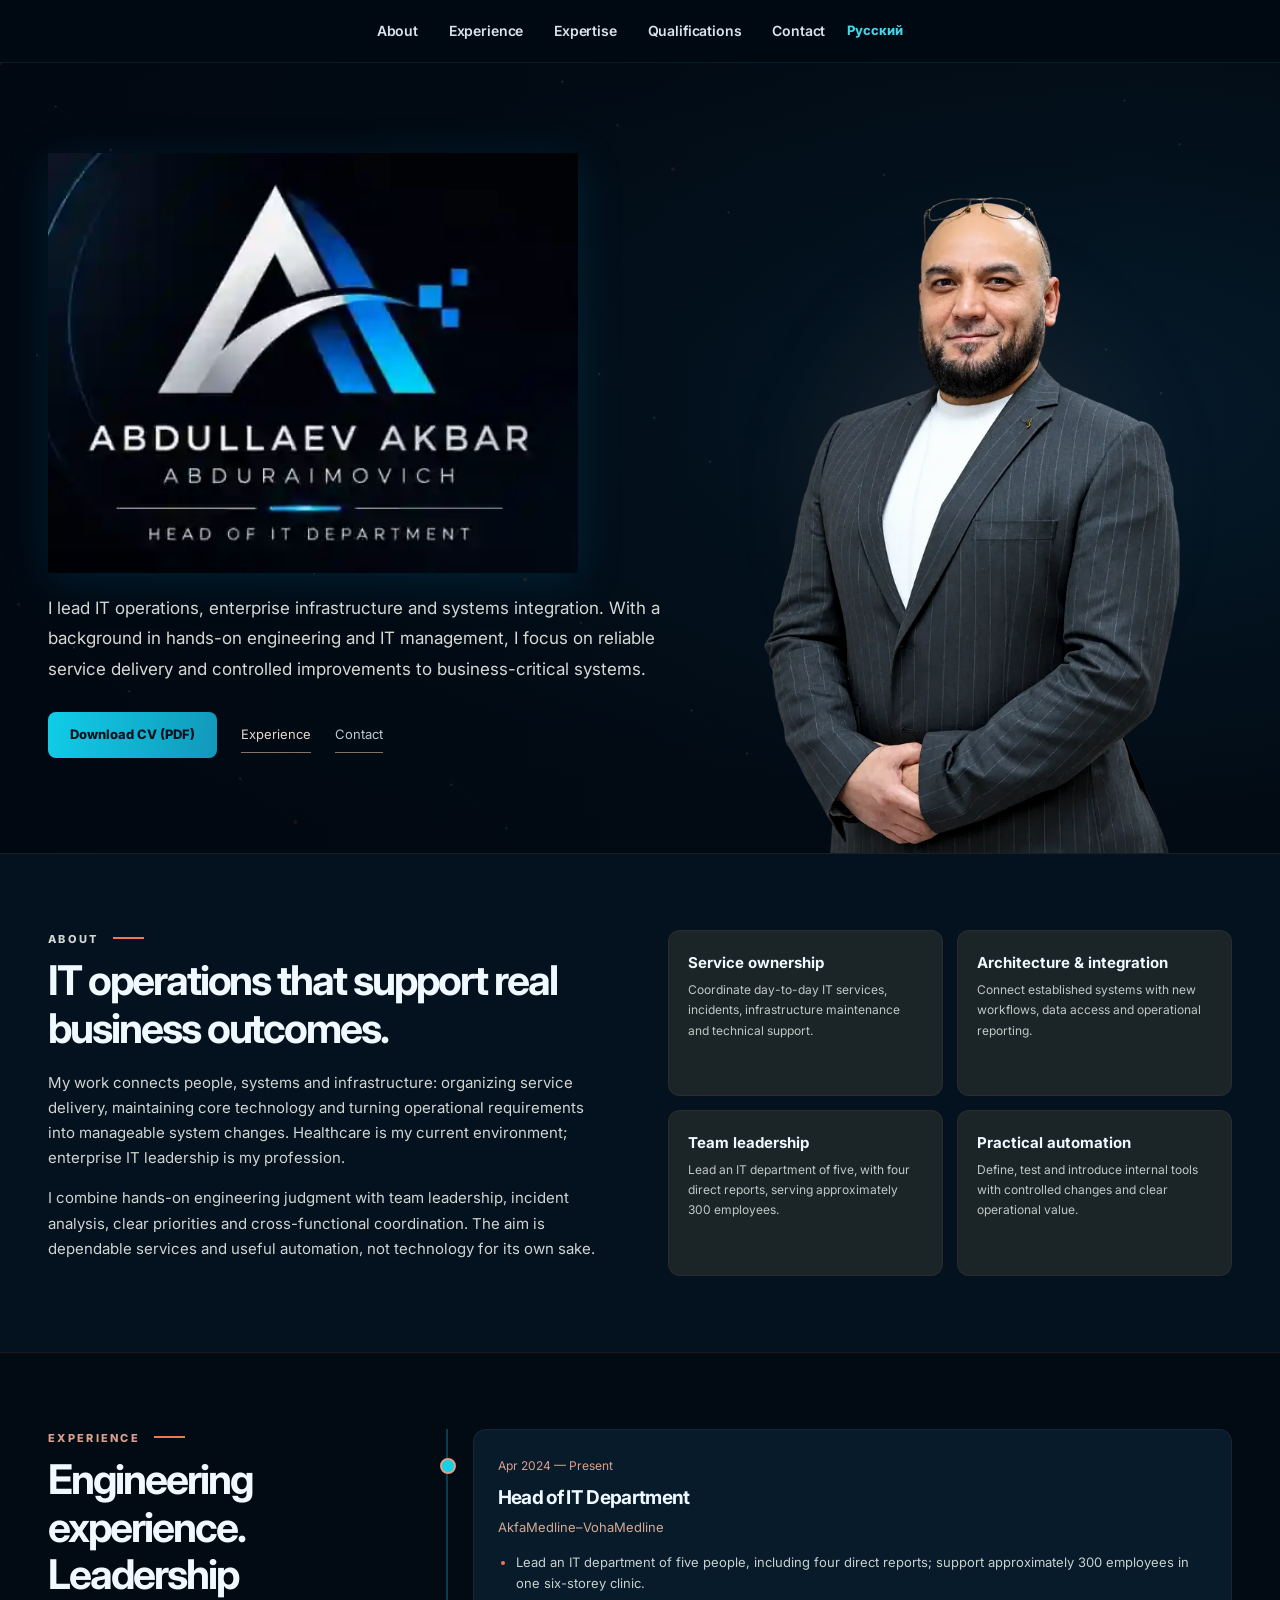
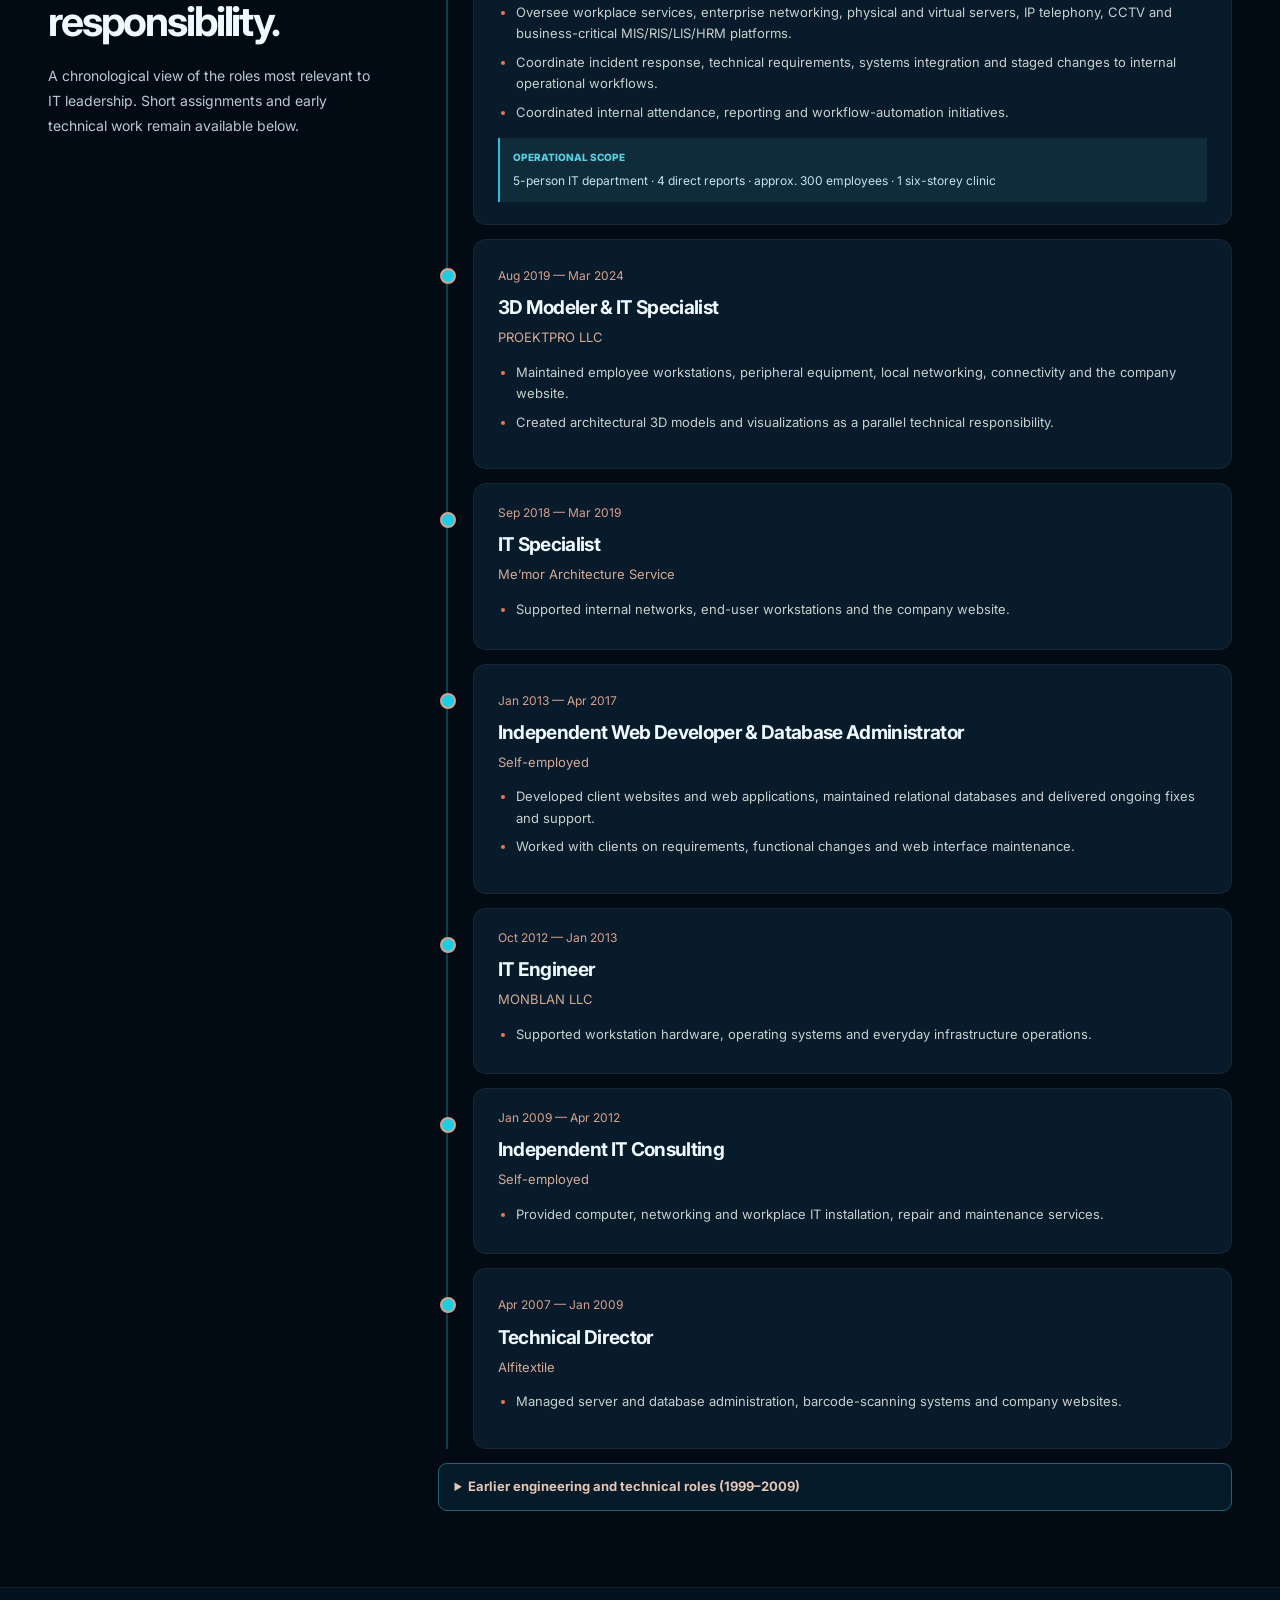
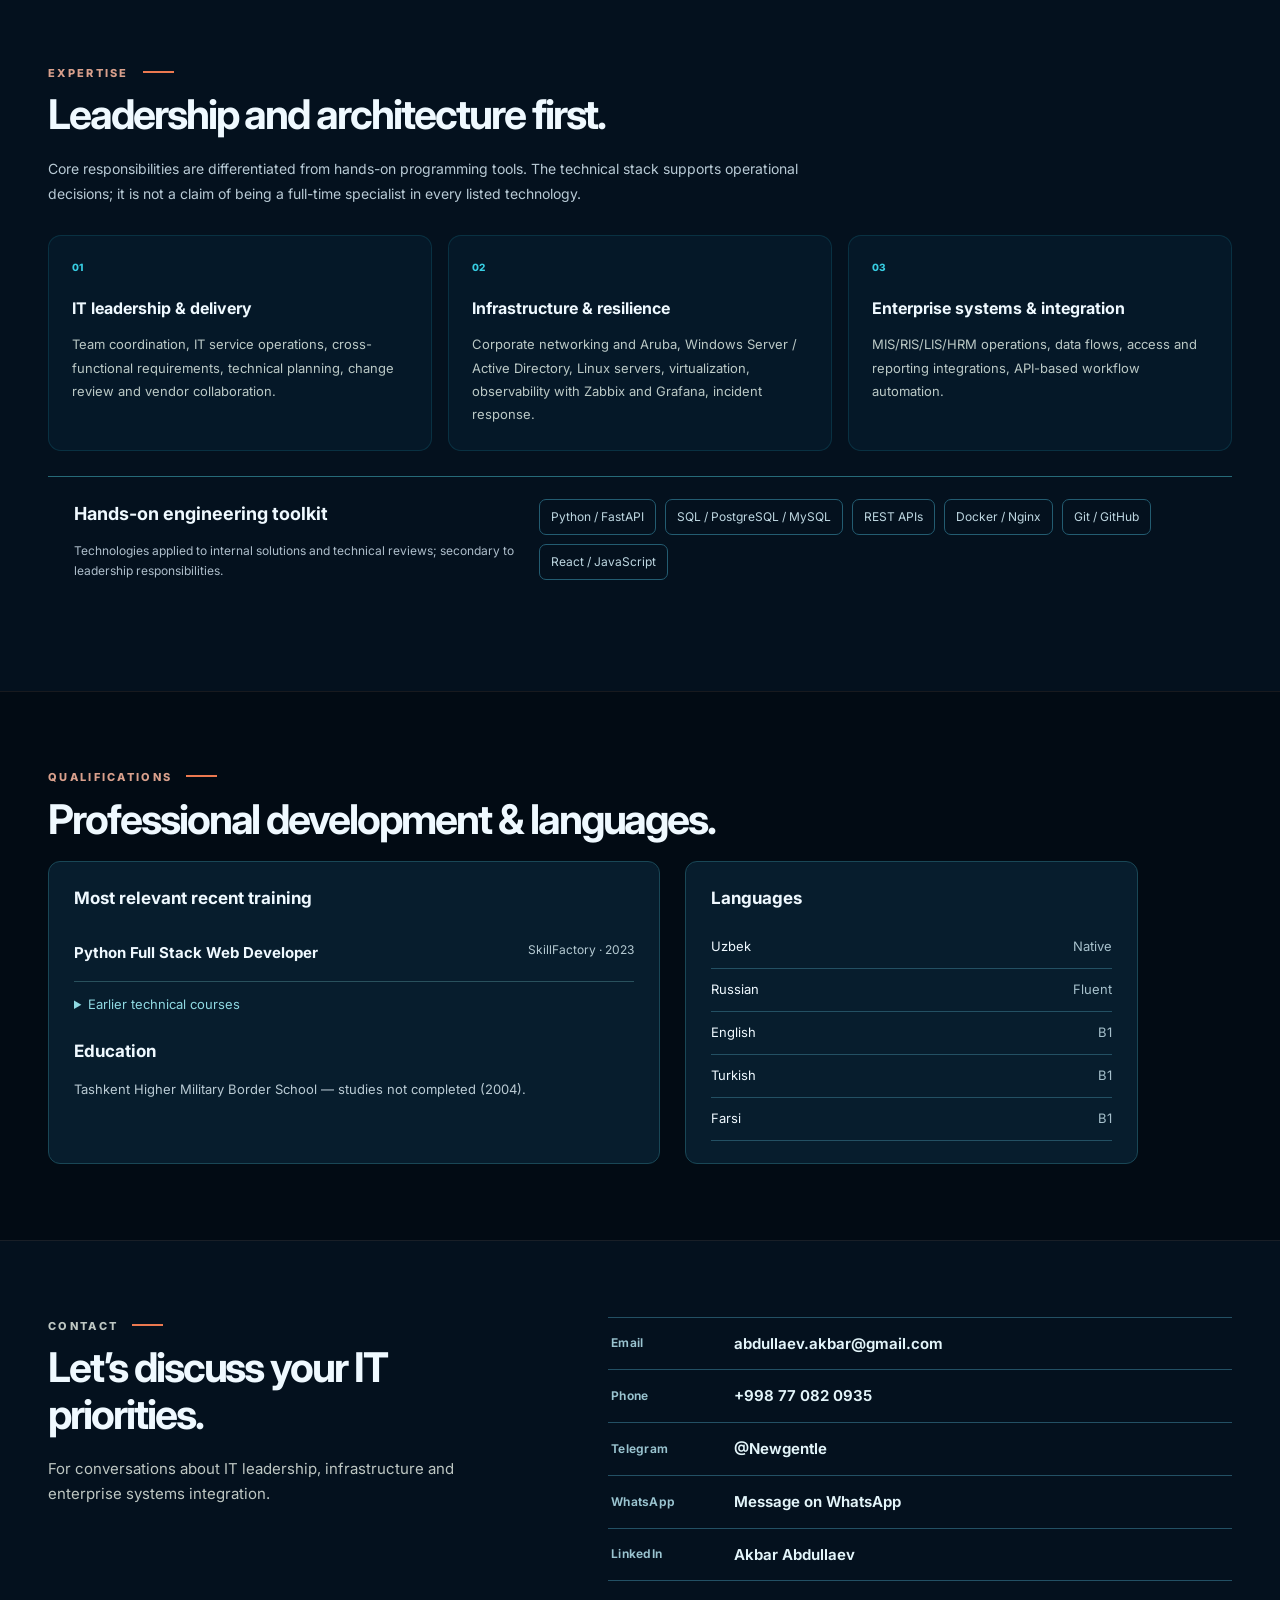
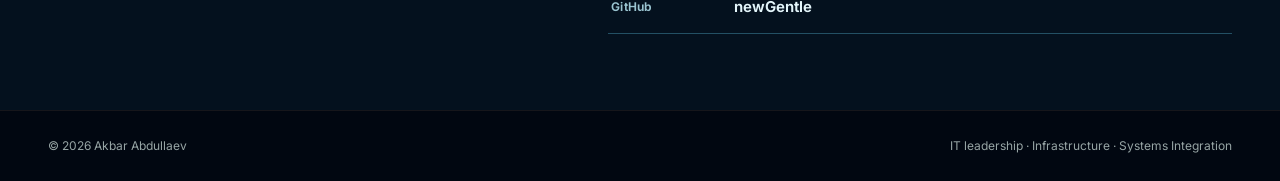
==== commit 0f00e8fa: "cv-center-navigation-remove-duplicate-branding" ====
--- a/index.html
+++ b/index.html
@@ -1,5 +1,5 @@
-<!doctype html><html lang="en"><head><meta charset="utf-8"><link rel="icon" type="image/svg+xml" href="assets/brand-favicon-v6.svg"><link rel="icon" type="image/png" sizes="32x32" href="assets/brand-favicon-v6-32.png"><link rel="shortcut icon" href="favicon.ico" type="image/x-icon"><link rel="apple-touch-icon" sizes="180x180" href="assets/brand-favicon-v6-180.png"><meta name="viewport" content="width=device-width, initial-scale=1"><meta name="theme-color" content="#0b1215"><title>Akbar Abdullaev — Head of IT Department</title><meta name="description" content="Over 20 years in IT infrastructure, systems operations and integration. Currently leading the IT department at AkfaMedline–VohaMedline, supporting approximately 300 employees in one six-storey clinic."><link rel="stylesheet" href="assets/style.css"><link rel="stylesheet" href="assets/executive-design.css"><link rel="stylesheet" href="assets/editorial-upgrade.css"><script defer src="assets/app.js"></script><script src="assets/executive-globe.js" defer></script><link rel="canonical" href="https://newgentle.github.io/"><link rel="alternate" hreflang="en" href="https://newgentle.github.io/"><link rel="alternate" hreflang="ru" href="https://newgentle.github.io/ru/"><meta property="og:type" content="profile"><meta property="og:title" content="Akbar Abdullaev — Head of IT Department"><meta property="og:description" content="Head of IT: 20+ years in technology, leading a five-person team supporting ~300 employees. IT operations, infrastructure and systems integration."><meta property="og:url" content="https://newgentle.github.io/"><meta property="og:image" content="https://newgentle.github.io/assets/og-en.png"><meta property="og:image:width" content="1200"><meta property="og:image:height" content="630"><meta property="og:image:alt" content="Akbar Abdullaev — Head of IT"><meta name="twitter:card" content="summary_large_image"><meta name="twitter:image" content="https://newgentle.github.io/assets/og-en.png"></head><body><a class="skip" href="#main">Skip to content</a><header class="nav"><div class="wrap navin"><a class="name brand-lockup" href="#top"><img class="brand-icon" src="assets/favicon-a-128.png" alt="" width="36" height="36"><span>Akbar Abdullaev</span></a><nav id="navlinks" class="navlinks" aria-label="Navigation"><a href="#about">About</a><a href="#experience">Experience</a><a href="#expertise">Expertise</a><a href="#qualifications">Qualifications</a><a href="#contact">Contact</a></nav><div class="navact"><a class="lang" href="ru/" hreflang="ru">Русский</a></div><button type="button" class="menubtn" aria-label="Menu" aria-expanded="false" aria-controls="navlinks">☰</button></div><div class="progress" aria-hidden="true"></div></header>
-<main id="main"><section id="top" class="hero"><canvas id="executive-globe" aria-hidden="true"></canvas><canvas id="ambient" aria-hidden="true"></canvas><div class="wrap hero-layout"><div class="hero-copy"><div class="eyebrow">IT LEADERSHIP · INFRASTRUCTURE · SYSTEMS INTEGRATION</div><h1 class="visually-hidden">Akbar Abdullaev — Head of IT Department</h1><div class="hero-emblem" role="img" aria-label="Personal monogram of Akbar Abdullaev"><img src="assets/authentic-logo-v7.webp" alt="" width="1000" height="575" decoding="async"></div><p class="specialty">Infrastructure · IT Operations · Systems Integration</p><p class="intro">I lead IT operations, enterprise infrastructure and systems integration. With a background in hands-on engineering and IT management, I focus on reliable service delivery and controlled improvements to business-critical systems.</p><div class="actions"><a class="btn" href="assets/Akbar_Abdullaev_CV_EN.pdf" download>Download CV (PDF) </a><a href="#experience" class="textlink">Experience </a><a href="#contact" class="textlink textlink--quiet">Contact </a></div></div><div class="portrait"><img src="assets/portrait.webp" width="600" height="900" fetchpriority="high" alt="Portrait of Akbar Abdullaev"></div></div></section>
+<!doctype html><html lang="en"><head><meta charset="utf-8"><link rel="icon" type="image/svg+xml" href="assets/brand-favicon-v6.svg"><link rel="icon" type="image/png" sizes="32x32" href="assets/brand-favicon-v6-32.png"><link rel="shortcut icon" href="favicon.ico" type="image/x-icon"><link rel="apple-touch-icon" sizes="180x180" href="assets/brand-favicon-v6-180.png"><meta name="viewport" content="width=device-width, initial-scale=1"><meta name="theme-color" content="#0b1215"><title>Akbar Abdullaev — Head of IT Department</title><meta name="description" content="Over 20 years in IT infrastructure, systems operations and integration. Currently leading the IT department at AkfaMedline–VohaMedline, supporting approximately 300 employees in one six-storey clinic."><link rel="stylesheet" href="assets/style.css"><link rel="stylesheet" href="assets/executive-design.css"><link rel="stylesheet" href="assets/editorial-upgrade.css"><script defer src="assets/app.js"></script><script src="assets/executive-globe.js" defer></script><link rel="canonical" href="https://newgentle.github.io/"><link rel="alternate" hreflang="en" href="https://newgentle.github.io/"><link rel="alternate" hreflang="ru" href="https://newgentle.github.io/ru/"><meta property="og:type" content="profile"><meta property="og:title" content="Akbar Abdullaev — Head of IT Department"><meta property="og:description" content="Head of IT: 20+ years in technology, leading a five-person team supporting ~300 employees. IT operations, infrastructure and systems integration."><meta property="og:url" content="https://newgentle.github.io/"><meta property="og:image" content="https://newgentle.github.io/assets/og-en.png"><meta property="og:image:width" content="1200"><meta property="og:image:height" content="630"><meta property="og:image:alt" content="Akbar Abdullaev — Head of IT"><meta name="twitter:card" content="summary_large_image"><meta name="twitter:image" content="https://newgentle.github.io/assets/og-en.png"></head><body><a class="skip" href="#main">Skip to content</a><header class="nav"><div class="wrap navin"><nav id="navlinks" class="navlinks" aria-label="Navigation"><a href="#about">About</a><a href="#experience">Experience</a><a href="#expertise">Expertise</a><a href="#qualifications">Qualifications</a><a href="#contact">Contact</a></nav><div class="navact"><a class="lang" href="ru/" hreflang="ru">Русский</a></div><button type="button" class="menubtn" aria-label="Menu" aria-expanded="false" aria-controls="navlinks">☰</button></div><div class="progress" aria-hidden="true"></div></header>
+<main id="main"><section id="top" class="hero"><canvas id="executive-globe" aria-hidden="true"></canvas><canvas id="ambient" aria-hidden="true"></canvas><div class="wrap hero-layout"><div class="hero-copy"><h1 class="visually-hidden">Akbar Abdullaev — Head of IT Department</h1><div class="hero-emblem" role="img" aria-label="Personal monogram of Akbar Abdullaev"><img src="assets/authentic-logo-v7.webp" alt="" width="1000" height="575" decoding="async"></div><p class="intro">I lead IT operations, enterprise infrastructure and systems integration. With a background in hands-on engineering and IT management, I focus on reliable service delivery and controlled improvements to business-critical systems.</p><div class="actions"><a class="btn" href="assets/Akbar_Abdullaev_CV_EN.pdf" download>Download CV (PDF) </a><a href="#experience" class="textlink">Experience </a><a href="#contact" class="textlink textlink--quiet">Contact </a></div></div><div class="portrait"><img src="assets/portrait.webp" width="600" height="900" fetchpriority="high" alt="Portrait of Akbar Abdullaev"></div></div></section>
 <section class="section" id="about"><div class="wrap summary-grid"><div><p class="micro">ABOUT</p><h2>IT operations that support real business outcomes.</h2><p>My work connects people, systems and infrastructure: organizing service delivery, maintaining core technology and turning operational requirements into manageable system changes. Healthcare is my current environment; enterprise IT leadership is my profession.</p><p>I combine hands-on engineering judgment with team leadership, incident analysis, clear priorities and cross-functional coordination. The aim is dependable services and useful automation, not technology for its own sake.</p></div><div class="featurelist"><article class="feature appear"><b>Service ownership</b><p>Coordinate day-to-day IT services, incidents, infrastructure maintenance and technical support.</p></article><article class="feature appear"><b>Architecture &amp; integration</b><p>Connect established systems with new workflows, data access and operational reporting.</p></article><article class="feature appear"><b>Team leadership</b><p>Lead an IT department of five, with four direct reports, serving approximately 300 employees.</p></article><article class="feature appear"><b>Practical automation</b><p>Define, test and introduce internal tools with controlled changes and clear operational value.</p></article></div></div></section>
 <section class="section" id="experience"><div class="wrap experience-layout"><div><p class="micro">EXPERIENCE</p><h2>Engineering experience. Leadership responsibility.</h2><p class="section-subtext">A chronological view of the roles most relevant to IT leadership. Short assignments and early technical work remain available below.</p></div><div><div class="timeline"><article class="job appear"><time>Apr 2024 — Present</time><h3>Head of IT Department</h3><div class="org">AkfaMedline–VohaMedline</div><ul><li>Lead an IT department of five people, including four direct reports; support approximately 300 employees in one six-storey clinic.</li><li>Oversee workplace services, enterprise networking, physical and virtual servers, IP telephony, CCTV and business-critical MIS/RIS/LIS/HRM platforms.</li><li>Coordinate incident response, technical requirements, systems integration and staged changes to internal operational workflows.</li><li>Coordinated internal attendance, reporting and workflow-automation initiatives.</li></ul><p class="job-impact"><span>OPERATIONAL SCOPE</span>5-person IT department · 4 direct reports · approx. 300 employees · 1 six-storey clinic</p></article><article class="job appear"><time>Aug 2019 — Mar 2024</time><h3>3D Modeler &amp; IT Specialist</h3><div class="org">PROEKTPRO LLC</div><ul><li>Maintained employee workstations, peripheral equipment, local networking, connectivity and the company website.</li><li>Created architectural 3D models and visualizations as a parallel technical responsibility.</li></ul></article><article class="job appear job--brief"><time>Sep 2018 — Mar 2019</time><h3>IT Specialist</h3><div class="org">Me’mor Architecture Service</div><ul><li>Supported internal networks, end-user workstations and the company website.</li></ul></article><article class="job appear"><time>Jan 2013 — Apr 2017</time><h3>Independent Web Developer &amp; Database Administrator</h3><div class="org">Self-employed</div><ul><li>Developed client websites and web applications, maintained relational databases and delivered ongoing fixes and support.</li><li>Worked with clients on requirements, functional changes and web interface maintenance.</li></ul></article><article class="job appear job--brief"><time>Oct 2012 — Jan 2013</time><h3>IT Engineer</h3><div class="org">MONBLAN LLC</div><ul><li>Supported workstation hardware, operating systems and everyday infrastructure operations.</li></ul></article><article class="job appear job--brief"><time>Jan 2009 — Apr 2012</time><h3>Independent IT Consulting</h3><div class="org">Self-employed</div><ul><li>Provided computer, networking and workplace IT installation, repair and maintenance services.</li></ul></article><article class="job appear"><time>Apr 2007 — Jan 2009</time><h3>Technical Director</h3><div class="org">Alfitextile</div><ul><li>Managed server and database administration, barcode-scanning systems and company websites.</li></ul></article></div><details class="earlier"><summary>Earlier engineering and technical roles (1999–2009)</summary><ul><li>2009 — Technical Director, VIA Karavan Studio (overlapping independent work)</li><li>2007 — Technical Operator, Zarafshan Trans</li><li>2005–2006 — IT Specialist, Socio-Economic College</li><li>2005 — Technical Operator, Yuldosh Co. / Uzbekistan Railways</li><li>2004–2005 — IT Training Volunteer, IATP / IREX</li><li>2000 — Senior IT Support Specialist, OAZIS</li><li>1999–2000 — Engineer, Automatic Systems, Surkhandarya Railway Directorate</li></ul></details></div></div></section>
 <section class="section" id="expertise"><div class="wrap"><p class="micro">EXPERTISE</p><h2>Leadership and architecture first.</h2><p class="section-subtext skills-subtext">Core responsibilities are differentiated from hands-on programming tools. The technical stack supports operational decisions; it is not a claim of being a full-time specialist in every listed technology.</p><div class="skills-grid primary-skills"><article class="skill appear skill--primary"><span class="skill-number">01</span><h3>IT leadership &amp; delivery</h3><p>Team coordination, IT service operations, cross-functional requirements, technical planning, change review and vendor collaboration.</p></article><article class="skill appear skill--primary"><span class="skill-number">02</span><h3>Infrastructure &amp; resilience</h3><p>Corporate networking and Aruba, Windows Server / Active Directory, Linux servers, virtualization, observability with Zabbix and Grafana, incident response.</p></article><article class="skill appear skill--primary"><span class="skill-number">03</span><h3>Enterprise systems &amp; integration</h3><p>MIS/RIS/LIS/HRM operations, data flows, access and reporting integrations, API-based workflow automation.</p></article></div><div class="hands-on appear"><div><h3>Hands-on engineering toolkit</h3><p>Technologies applied to internal solutions and technical reviews; secondary to leadership responsibilities.</p></div><div class="tools"><span class="tool-chip">Python / FastAPI</span><span class="tool-chip">SQL / PostgreSQL / MySQL</span><span class="tool-chip">REST APIs</span><span class="tool-chip">Docker / Nginx</span><span class="tool-chip">Git / GitHub</span><span class="tool-chip">React / JavaScript</span></div></div></div></section>
--- a/assets/editorial-upgrade.css
+++ b/assets/editorial-upgrade.css
@@ -22,3 +22,20 @@
 
 /* Original user-supplied complete brand signature, not reillustrated. */
 .hero-emblem{width:min(100%,565px);margin:0 0 10px}.hero-emblem img{width:100%;height:auto;max-height:420px;object-fit:contain;object-position:left center}@media(max-width:480px){.hero-emblem{width:min(100%,430px)}.hero-emblem img{max-height:320px}}
+
+/* Reference-aligned centered navigation, sole personal logo in hero. */
+.navin{justify-content:center;gap:22px}
+.navlinks{margin-left:0;gap:clamp(18px,2.4vw,38px)}
+.navlinks a{font-size:clamp(14px,1.02vw,16px)}
+.navact{margin-left:0}
+.hero-copy .hero-emblem{margin-top:0}
+.hero-copy .intro{margin-top:20px}
+@media(max-width:960px){
+ .navin{justify-content:flex-end;gap:14px}
+ .navact{margin-left:0}
+ .menubtn{margin-left:0}
+ .navlinks.open{text-align:center;align-items:center}
+}
+@media(max-width:480px){
+ .hero-copy .intro{margin-top:16px}
+}
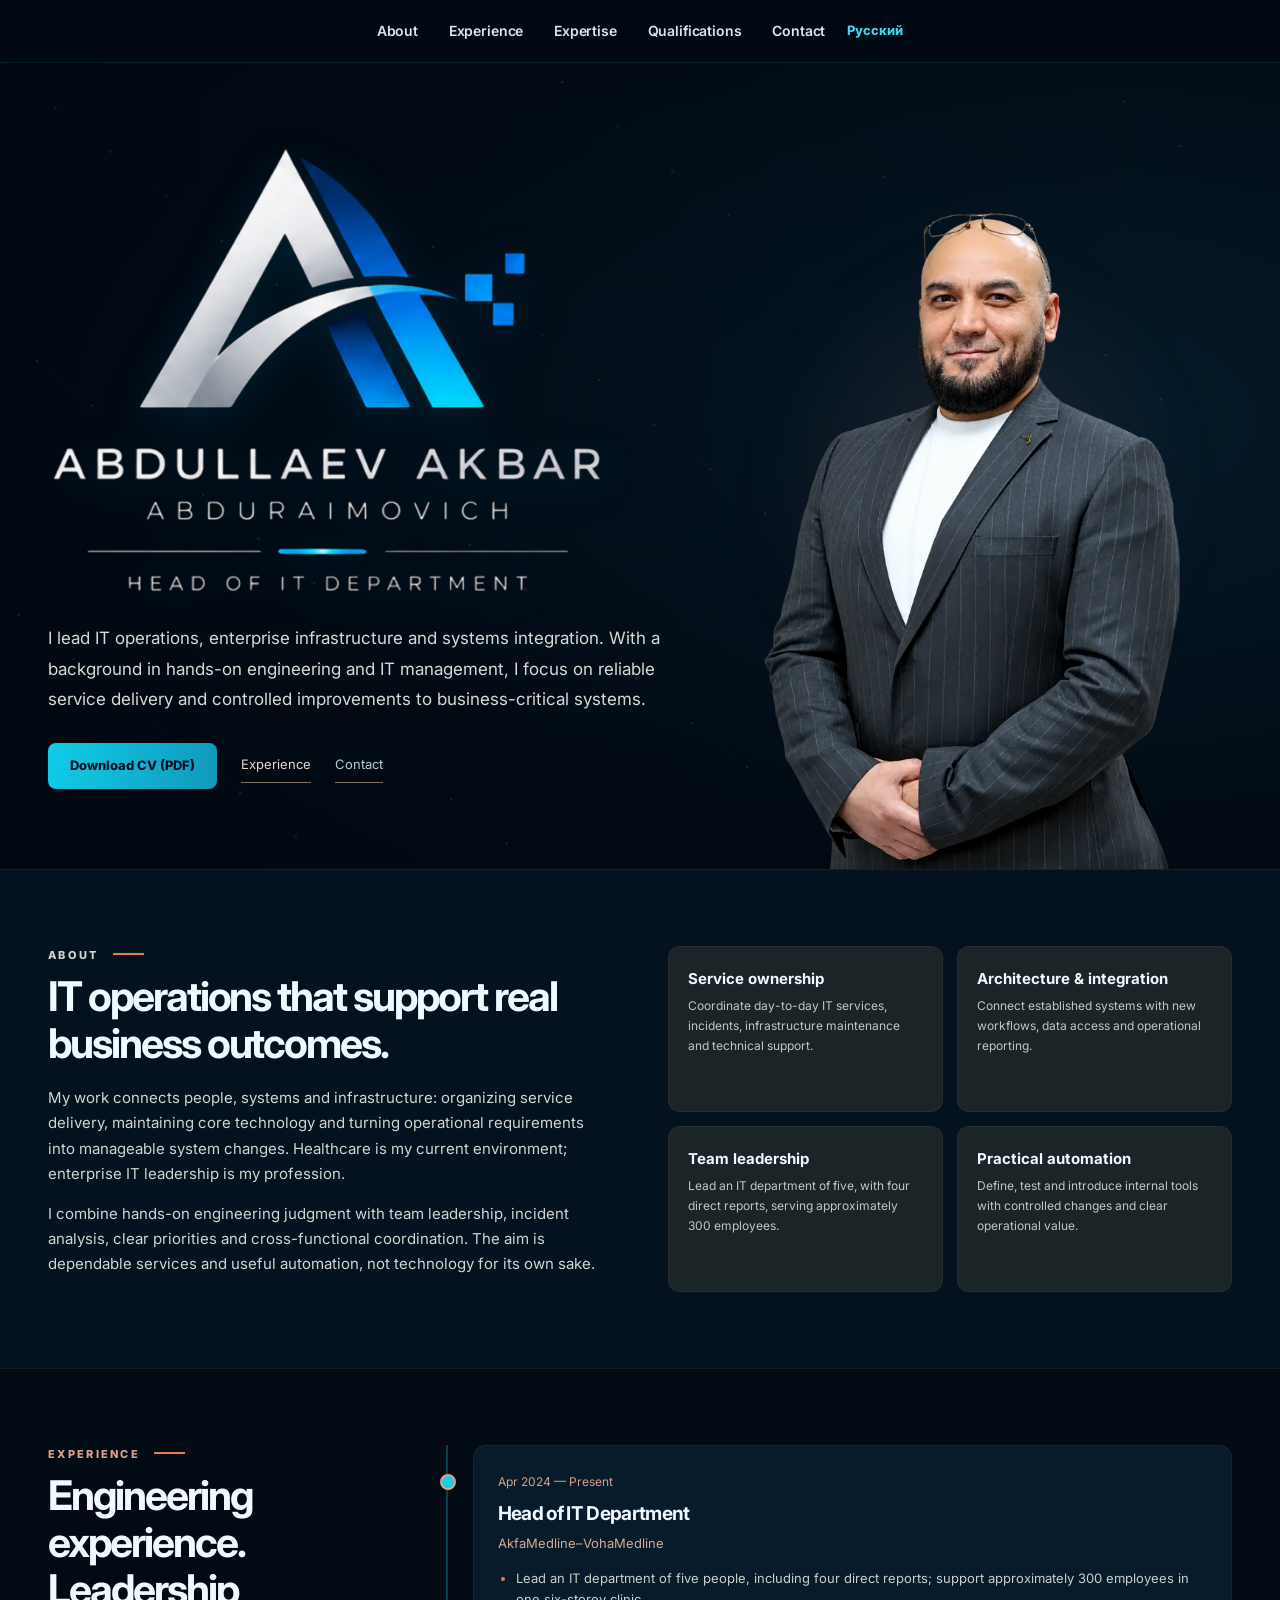
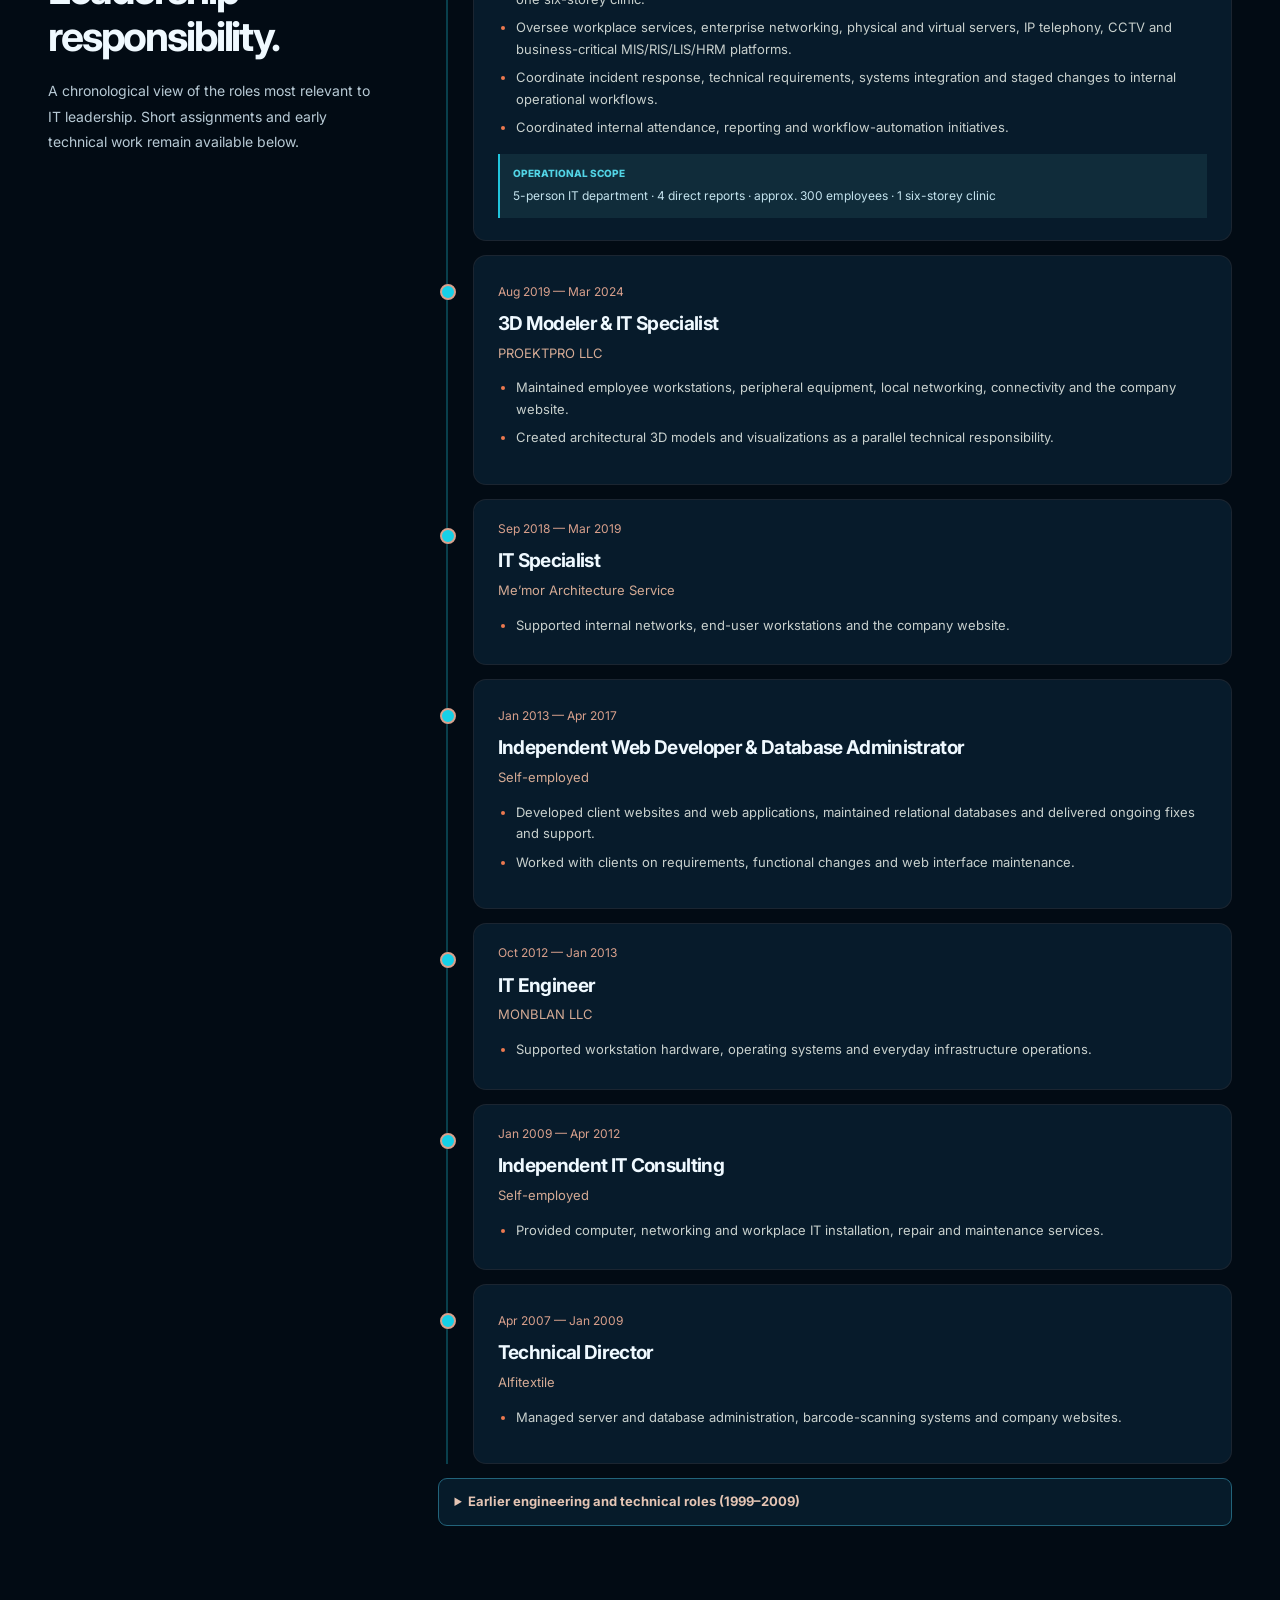
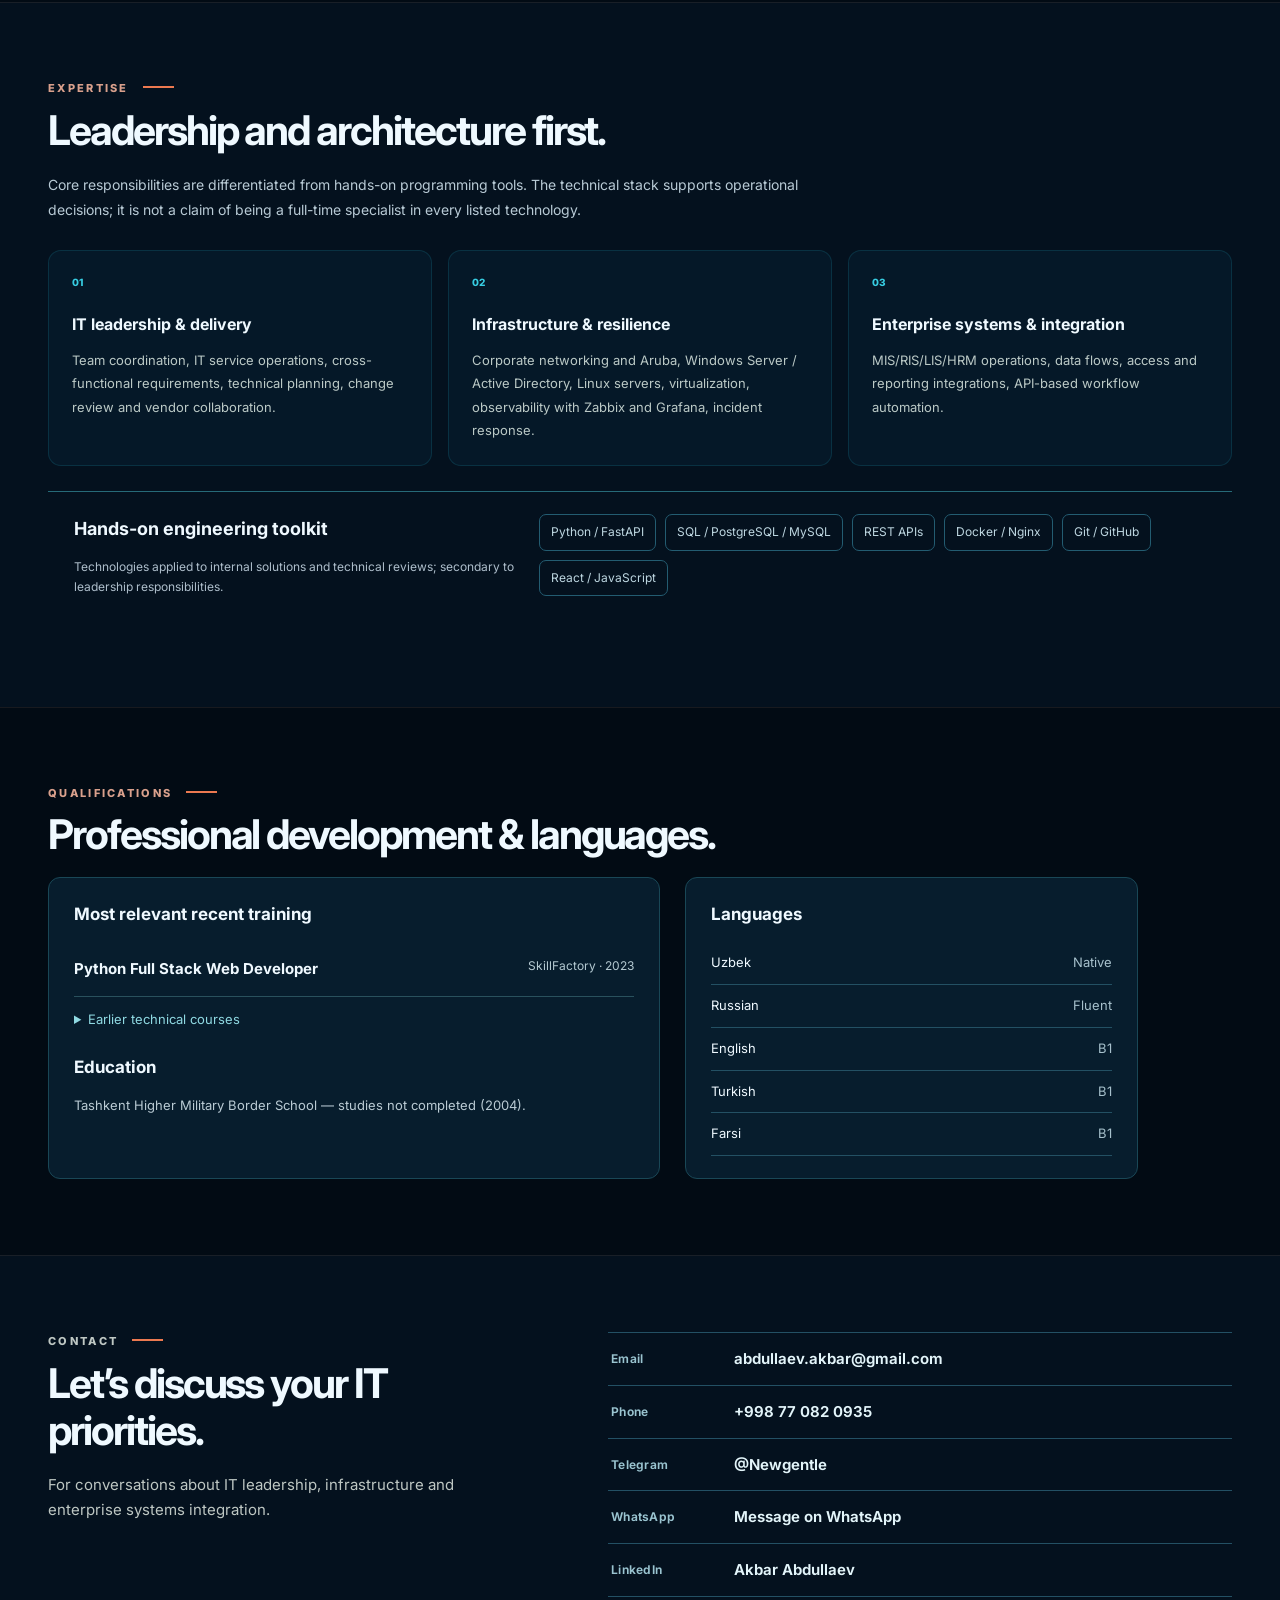
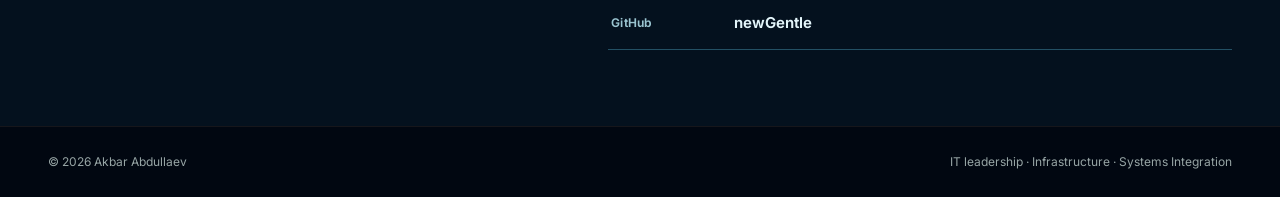
==== commit 75f88c6f: "cv-high-resolution-transparent-source-logo" ====
--- a/index.html
+++ b/index.html
@@ -1,5 +1,5 @@
 <!doctype html><html lang="en"><head><meta charset="utf-8"><link rel="icon" type="image/svg+xml" href="assets/brand-favicon-v6.svg"><link rel="icon" type="image/png" sizes="32x32" href="assets/brand-favicon-v6-32.png"><link rel="shortcut icon" href="favicon.ico" type="image/x-icon"><link rel="apple-touch-icon" sizes="180x180" href="assets/brand-favicon-v6-180.png"><meta name="viewport" content="width=device-width, initial-scale=1"><meta name="theme-color" content="#0b1215"><title>Akbar Abdullaev — Head of IT Department</title><meta name="description" content="Over 20 years in IT infrastructure, systems operations and integration. Currently leading the IT department at AkfaMedline–VohaMedline, supporting approximately 300 employees in one six-storey clinic."><link rel="stylesheet" href="assets/style.css"><link rel="stylesheet" href="assets/executive-design.css"><link rel="stylesheet" href="assets/editorial-upgrade.css"><script defer src="assets/app.js"></script><script src="assets/executive-globe.js" defer></script><link rel="canonical" href="https://newgentle.github.io/"><link rel="alternate" hreflang="en" href="https://newgentle.github.io/"><link rel="alternate" hreflang="ru" href="https://newgentle.github.io/ru/"><meta property="og:type" content="profile"><meta property="og:title" content="Akbar Abdullaev — Head of IT Department"><meta property="og:description" content="Head of IT: 20+ years in technology, leading a five-person team supporting ~300 employees. IT operations, infrastructure and systems integration."><meta property="og:url" content="https://newgentle.github.io/"><meta property="og:image" content="https://newgentle.github.io/assets/og-en.png"><meta property="og:image:width" content="1200"><meta property="og:image:height" content="630"><meta property="og:image:alt" content="Akbar Abdullaev — Head of IT"><meta name="twitter:card" content="summary_large_image"><meta name="twitter:image" content="https://newgentle.github.io/assets/og-en.png"></head><body><a class="skip" href="#main">Skip to content</a><header class="nav"><div class="wrap navin"><nav id="navlinks" class="navlinks" aria-label="Navigation"><a href="#about">About</a><a href="#experience">Experience</a><a href="#expertise">Expertise</a><a href="#qualifications">Qualifications</a><a href="#contact">Contact</a></nav><div class="navact"><a class="lang" href="ru/" hreflang="ru">Русский</a></div><button type="button" class="menubtn" aria-label="Menu" aria-expanded="false" aria-controls="navlinks">☰</button></div><div class="progress" aria-hidden="true"></div></header>
-<main id="main"><section id="top" class="hero"><canvas id="executive-globe" aria-hidden="true"></canvas><canvas id="ambient" aria-hidden="true"></canvas><div class="wrap hero-layout"><div class="hero-copy"><h1 class="visually-hidden">Akbar Abdullaev — Head of IT Department</h1><div class="hero-emblem" role="img" aria-label="Personal monogram of Akbar Abdullaev"><img src="assets/authentic-logo-v7.webp" alt="" width="1000" height="575" decoding="async"></div><p class="intro">I lead IT operations, enterprise infrastructure and systems integration. With a background in hands-on engineering and IT management, I focus on reliable service delivery and controlled improvements to business-critical systems.</p><div class="actions"><a class="btn" href="assets/Akbar_Abdullaev_CV_EN.pdf" download>Download CV (PDF) </a><a href="#experience" class="textlink">Experience </a><a href="#contact" class="textlink textlink--quiet">Contact </a></div></div><div class="portrait"><img src="assets/portrait.webp" width="600" height="900" fetchpriority="high" alt="Portrait of Akbar Abdullaev"></div></div></section>
+<main id="main"><section id="top" class="hero"><canvas id="executive-globe" aria-hidden="true"></canvas><canvas id="ambient" aria-hidden="true"></canvas><div class="wrap hero-layout"><div class="hero-copy"><h1 class="visually-hidden">Akbar Abdullaev — Head of IT Department</h1><div class="hero-emblem" role="img" aria-label="Personal monogram of Akbar Abdullaev"><img src="assets/personal-logo-transparent-v9.webp" alt="" width="1290" height="1062" decoding="async"></div><p class="intro">I lead IT operations, enterprise infrastructure and systems integration. With a background in hands-on engineering and IT management, I focus on reliable service delivery and controlled improvements to business-critical systems.</p><div class="actions"><a class="btn" href="assets/Akbar_Abdullaev_CV_EN.pdf" download>Download CV (PDF) </a><a href="#experience" class="textlink">Experience </a><a href="#contact" class="textlink textlink--quiet">Contact </a></div></div><div class="portrait"><img src="assets/portrait.webp" width="600" height="900" fetchpriority="high" alt="Portrait of Akbar Abdullaev"></div></div></section>
 <section class="section" id="about"><div class="wrap summary-grid"><div><p class="micro">ABOUT</p><h2>IT operations that support real business outcomes.</h2><p>My work connects people, systems and infrastructure: organizing service delivery, maintaining core technology and turning operational requirements into manageable system changes. Healthcare is my current environment; enterprise IT leadership is my profession.</p><p>I combine hands-on engineering judgment with team leadership, incident analysis, clear priorities and cross-functional coordination. The aim is dependable services and useful automation, not technology for its own sake.</p></div><div class="featurelist"><article class="feature appear"><b>Service ownership</b><p>Coordinate day-to-day IT services, incidents, infrastructure maintenance and technical support.</p></article><article class="feature appear"><b>Architecture &amp; integration</b><p>Connect established systems with new workflows, data access and operational reporting.</p></article><article class="feature appear"><b>Team leadership</b><p>Lead an IT department of five, with four direct reports, serving approximately 300 employees.</p></article><article class="feature appear"><b>Practical automation</b><p>Define, test and introduce internal tools with controlled changes and clear operational value.</p></article></div></div></section>
 <section class="section" id="experience"><div class="wrap experience-layout"><div><p class="micro">EXPERIENCE</p><h2>Engineering experience. Leadership responsibility.</h2><p class="section-subtext">A chronological view of the roles most relevant to IT leadership. Short assignments and early technical work remain available below.</p></div><div><div class="timeline"><article class="job appear"><time>Apr 2024 — Present</time><h3>Head of IT Department</h3><div class="org">AkfaMedline–VohaMedline</div><ul><li>Lead an IT department of five people, including four direct reports; support approximately 300 employees in one six-storey clinic.</li><li>Oversee workplace services, enterprise networking, physical and virtual servers, IP telephony, CCTV and business-critical MIS/RIS/LIS/HRM platforms.</li><li>Coordinate incident response, technical requirements, systems integration and staged changes to internal operational workflows.</li><li>Coordinated internal attendance, reporting and workflow-automation initiatives.</li></ul><p class="job-impact"><span>OPERATIONAL SCOPE</span>5-person IT department · 4 direct reports · approx. 300 employees · 1 six-storey clinic</p></article><article class="job appear"><time>Aug 2019 — Mar 2024</time><h3>3D Modeler &amp; IT Specialist</h3><div class="org">PROEKTPRO LLC</div><ul><li>Maintained employee workstations, peripheral equipment, local networking, connectivity and the company website.</li><li>Created architectural 3D models and visualizations as a parallel technical responsibility.</li></ul></article><article class="job appear job--brief"><time>Sep 2018 — Mar 2019</time><h3>IT Specialist</h3><div class="org">Me’mor Architecture Service</div><ul><li>Supported internal networks, end-user workstations and the company website.</li></ul></article><article class="job appear"><time>Jan 2013 — Apr 2017</time><h3>Independent Web Developer &amp; Database Administrator</h3><div class="org">Self-employed</div><ul><li>Developed client websites and web applications, maintained relational databases and delivered ongoing fixes and support.</li><li>Worked with clients on requirements, functional changes and web interface maintenance.</li></ul></article><article class="job appear job--brief"><time>Oct 2012 — Jan 2013</time><h3>IT Engineer</h3><div class="org">MONBLAN LLC</div><ul><li>Supported workstation hardware, operating systems and everyday infrastructure operations.</li></ul></article><article class="job appear job--brief"><time>Jan 2009 — Apr 2012</time><h3>Independent IT Consulting</h3><div class="org">Self-employed</div><ul><li>Provided computer, networking and workplace IT installation, repair and maintenance services.</li></ul></article><article class="job appear"><time>Apr 2007 — Jan 2009</time><h3>Technical Director</h3><div class="org">Alfitextile</div><ul><li>Managed server and database administration, barcode-scanning systems and company websites.</li></ul></article></div><details class="earlier"><summary>Earlier engineering and technical roles (1999–2009)</summary><ul><li>2009 — Technical Director, VIA Karavan Studio (overlapping independent work)</li><li>2007 — Technical Operator, Zarafshan Trans</li><li>2005–2006 — IT Specialist, Socio-Economic College</li><li>2005 — Technical Operator, Yuldosh Co. / Uzbekistan Railways</li><li>2004–2005 — IT Training Volunteer, IATP / IREX</li><li>2000 — Senior IT Support Specialist, OAZIS</li><li>1999–2000 — Engineer, Automatic Systems, Surkhandarya Railway Directorate</li></ul></details></div></div></section>
 <section class="section" id="expertise"><div class="wrap"><p class="micro">EXPERTISE</p><h2>Leadership and architecture first.</h2><p class="section-subtext skills-subtext">Core responsibilities are differentiated from hands-on programming tools. The technical stack supports operational decisions; it is not a claim of being a full-time specialist in every listed technology.</p><div class="skills-grid primary-skills"><article class="skill appear skill--primary"><span class="skill-number">01</span><h3>IT leadership &amp; delivery</h3><p>Team coordination, IT service operations, cross-functional requirements, technical planning, change review and vendor collaboration.</p></article><article class="skill appear skill--primary"><span class="skill-number">02</span><h3>Infrastructure &amp; resilience</h3><p>Corporate networking and Aruba, Windows Server / Active Directory, Linux servers, virtualization, observability with Zabbix and Grafana, incident response.</p></article><article class="skill appear skill--primary"><span class="skill-number">03</span><h3>Enterprise systems &amp; integration</h3><p>MIS/RIS/LIS/HRM operations, data flows, access and reporting integrations, API-based workflow automation.</p></article></div><div class="hands-on appear"><div><h3>Hands-on engineering toolkit</h3><p>Technologies applied to internal solutions and technical reviews; secondary to leadership responsibilities.</p></div><div class="tools"><span class="tool-chip">Python / FastAPI</span><span class="tool-chip">SQL / PostgreSQL / MySQL</span><span class="tool-chip">REST APIs</span><span class="tool-chip">Docker / Nginx</span><span class="tool-chip">Git / GitHub</span><span class="tool-chip">React / JavaScript</span></div></div></div></section>
--- a/assets/editorial-upgrade.css
+++ b/assets/editorial-upgrade.css
@@ -39,3 +39,9 @@
 @media(max-width:480px){
  .hero-copy .intro{margin-top:16px}
 }
+
+/* Actual source logo, background extracted at 2048 px. */
+.hero-copy .hero-emblem{width:min(100%,565px);margin:0 0 6px}
+.hero-copy .hero-emblem img{max-height:465px;width:100%;height:auto;object-fit:contain;object-position:left center}
+@media(max-width:760px){.hero-copy .hero-emblem{width:min(100%,475px)}.hero-copy .hero-emblem img{max-height:390px}}
+@media(max-width:480px){.hero-copy .hero-emblem{width:min(100%,365px)}.hero-copy .hero-emblem img{max-height:320px}}
